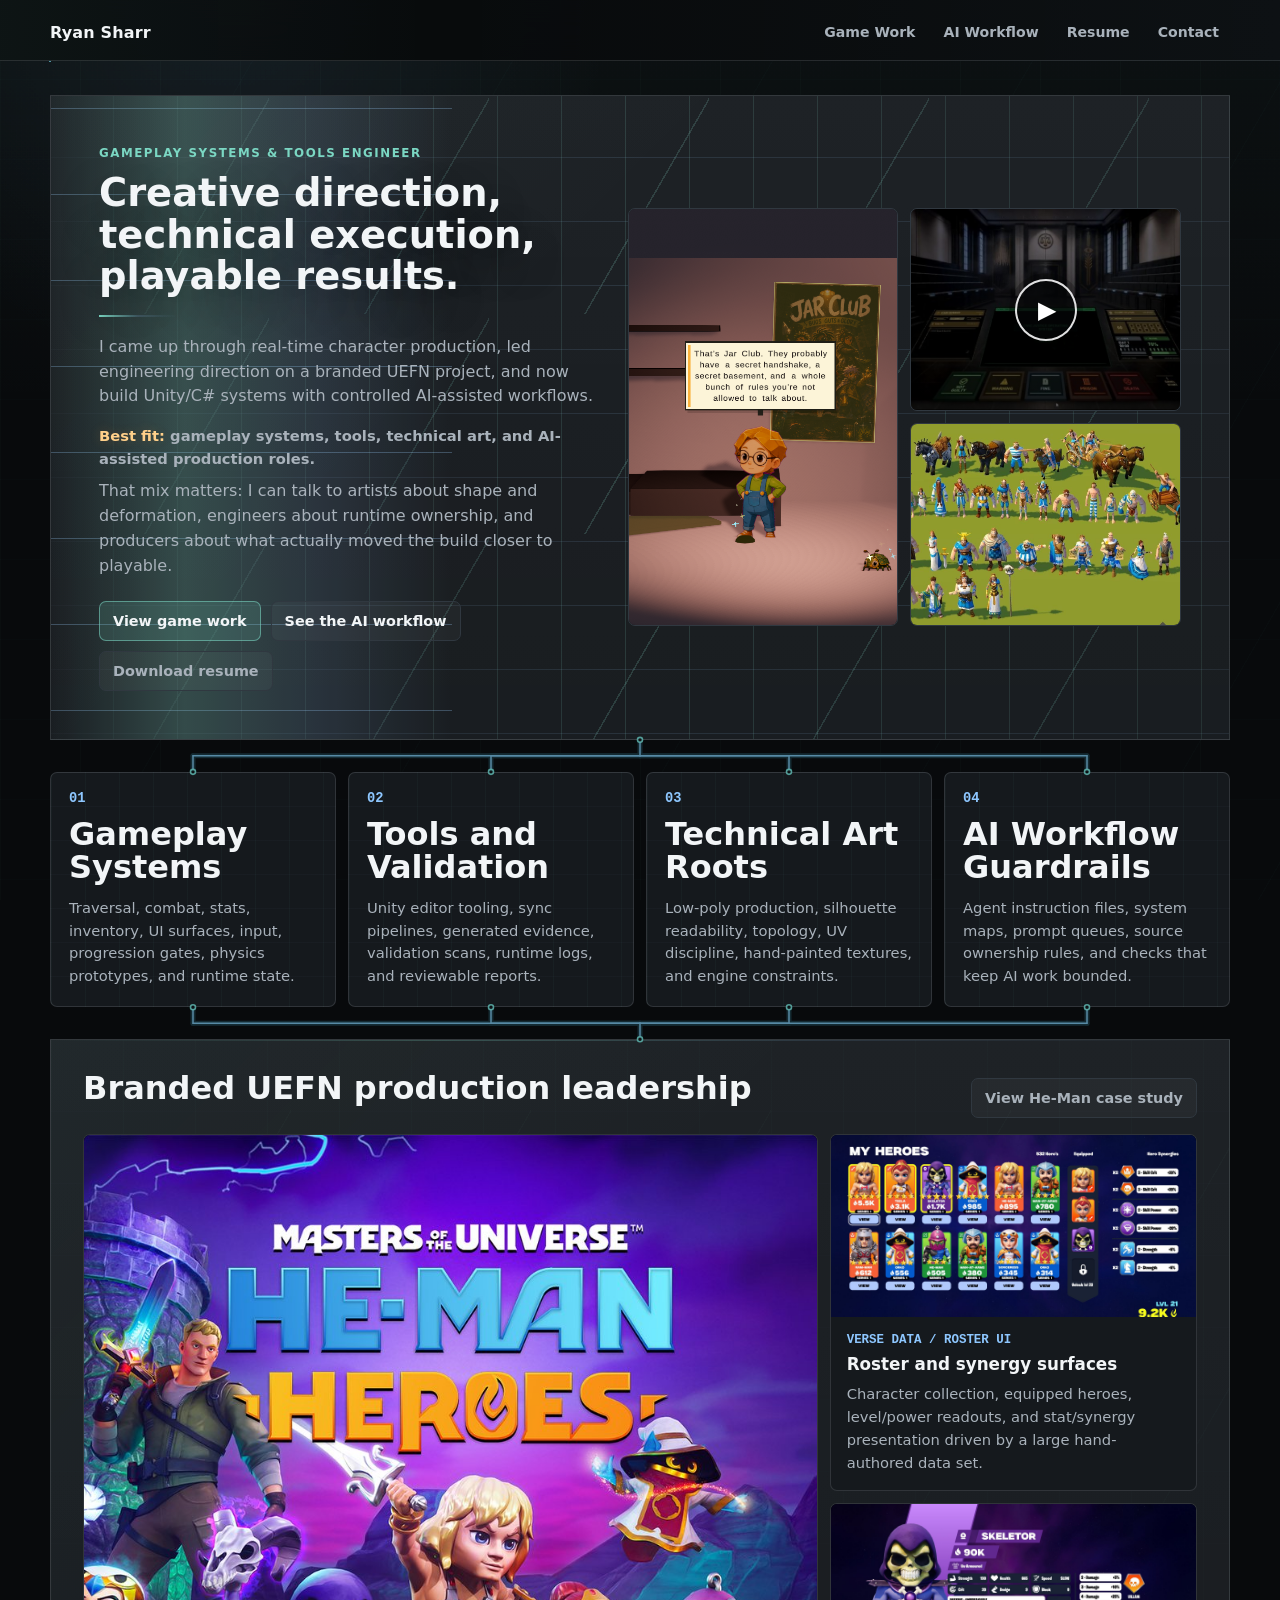
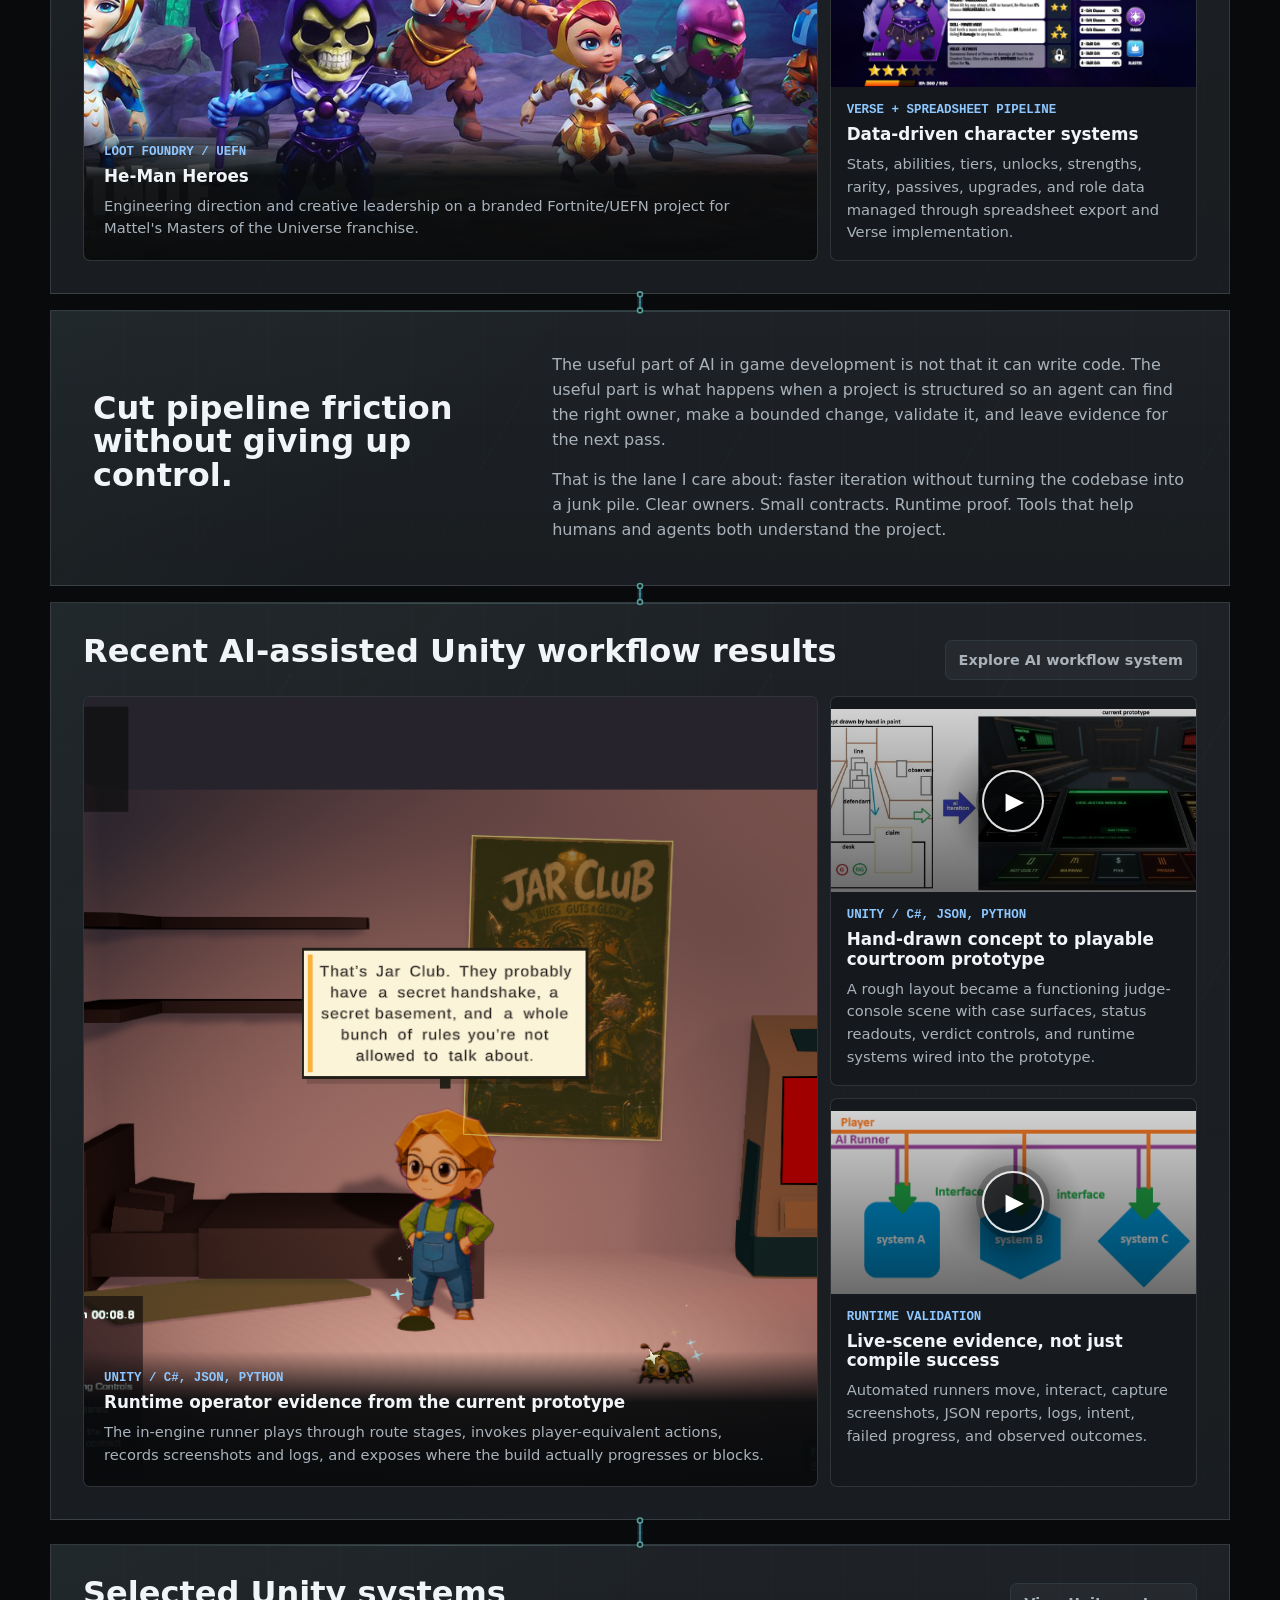
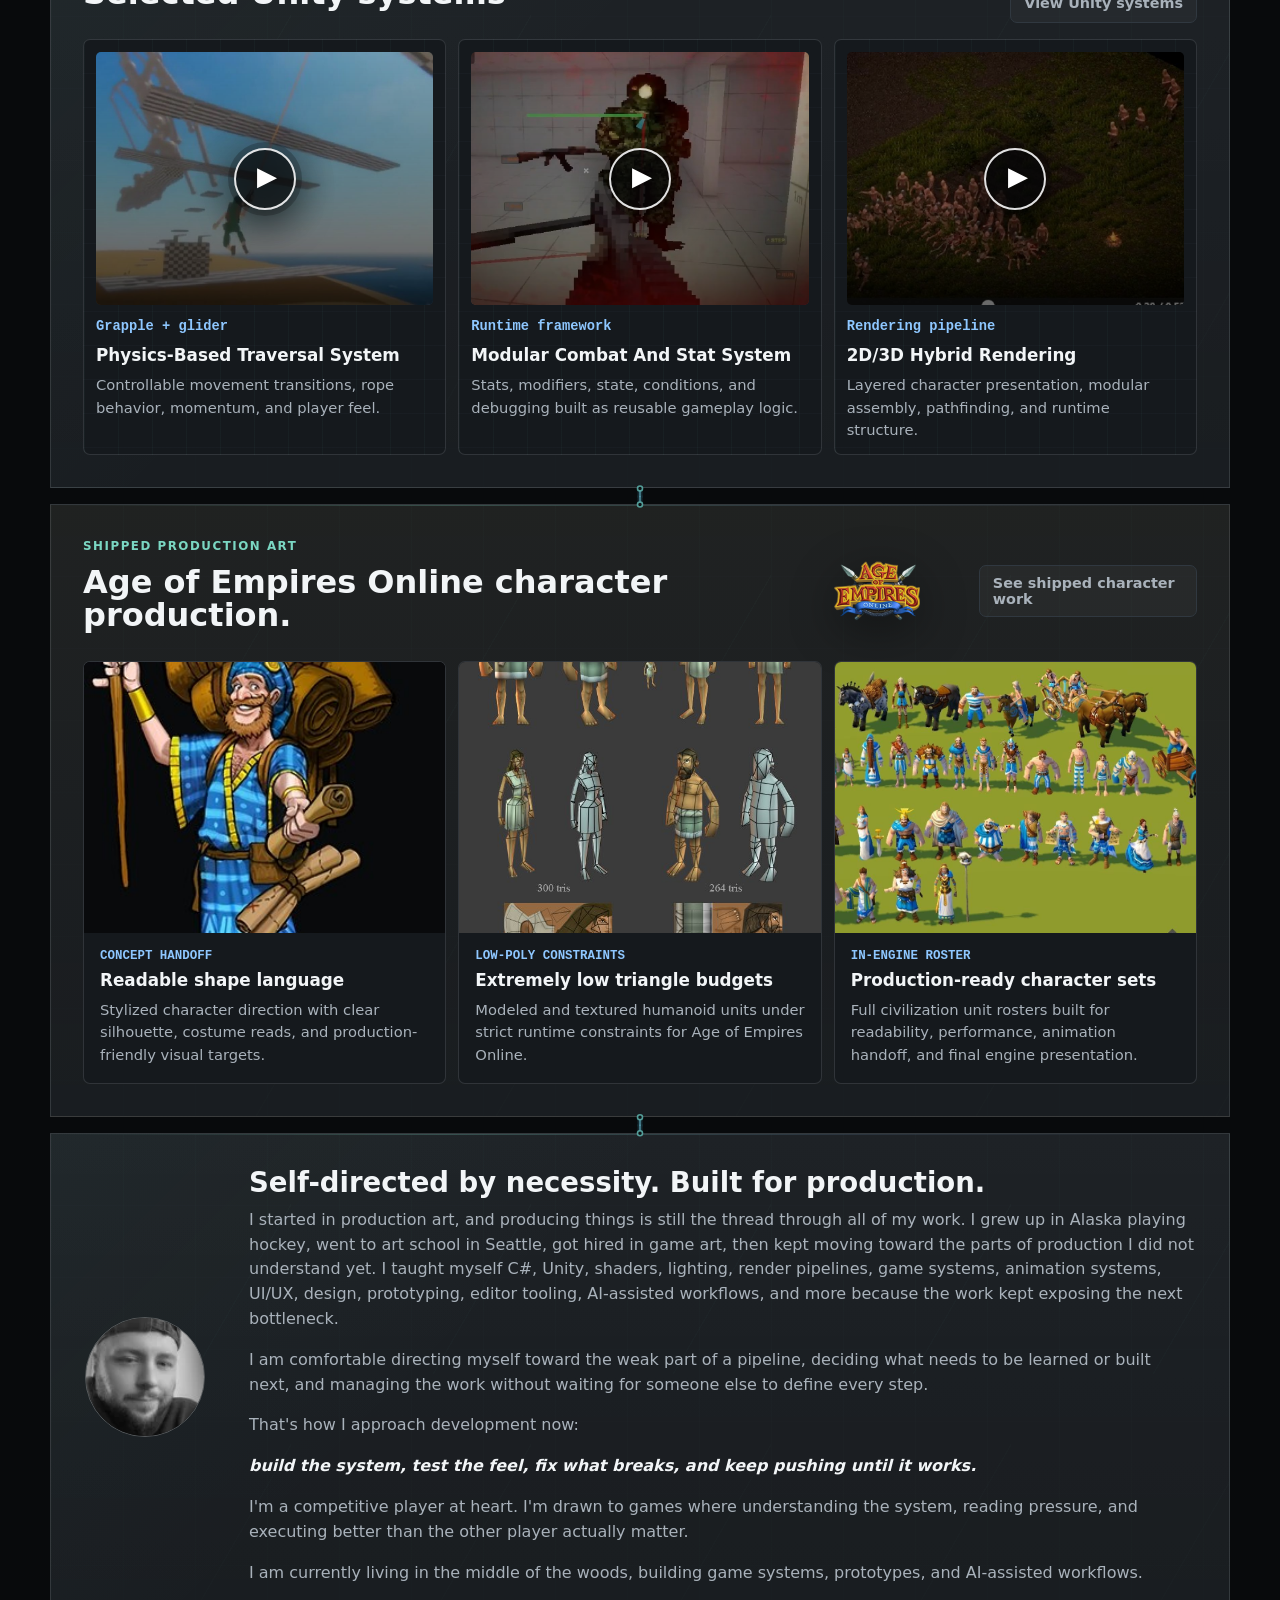
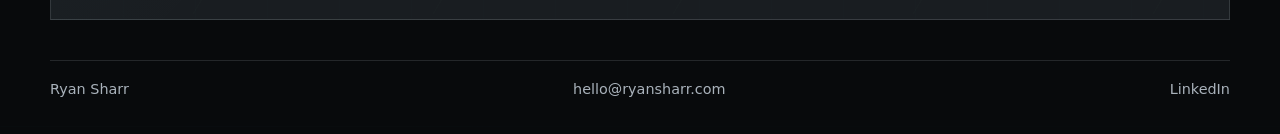
==== index.html @ dd88fde3 "Add files via upload" ====
<!DOCTYPE html>
<html lang="en">
<head>
  <meta charset="UTF-8">
  <meta name="viewport" content="width=device-width, initial-scale=1.0">
  <title>Ryan Sharr | Gameplay Systems & Tools Engineer</title>
  <meta name="description" content="Ryan Sharr builds Unity/C# gameplay systems, editor tools, technical art pipelines, and controlled AI-assisted production workflows.">
  <link rel="canonical" href="https://ryansharr.com/">
  <link rel="stylesheet" href="./styles.css">
</head>
<body>
  <header class="site-header">
    <div class="site-header__inner">
      <a class="brand" href="./index.html" aria-current="page">Ryan Sharr</a>
      <nav class="site-nav" aria-label="Primary navigation">
        <a href="./unity.html">Game Work</a>
        <a href="./ai-systems.html">AI Workflow</a>
        <a href="./resume.html">Resume</a>
        <a href="mailto:hello@ryansharr.com">Contact</a>
      </nav>
    </div>
  </header>

  <main>
    <section class="hero">
      <div class="hero-copy">
        <p class="eyebrow">GAMEPLAY SYSTEMS & TOOLS ENGINEER</p>
        <h1>Creative direction, technical execution, playable results.</h1>
        <p class="hero-deck">
          I came up through real-time character production, led engineering direction on a branded UEFN project,
          and now build Unity/C# systems with controlled AI-assisted workflows.
        </p>
        <p class="availability-note"><span>Best fit:</span> gameplay systems, tools, technical art, and AI-assisted production roles.</p>
        <p class="hero-deck secondary">
          That mix matters: I can talk to artists about shape and deformation, engineers about runtime ownership,
          and producers about what actually moved the build closer to playable.
        </p>
        <div class="hero-actions">
          <a class="button primary" href="./unity.html">View game work</a>
          <a class="button" href="./ai-systems.html">See the AI workflow</a>
          <a class="button quiet" href="./assets/Ryan_Sharr_Resume.pdf">Download resume</a>
        </div>
      </div>
      <div class="hero-proof" aria-label="Selected proof">
        <img class="jar-club-easter-egg is-jar-club-shimmering" src="./assets/runtime-operator-room-route-clean.png" alt="Runtime operator playing the current Unity prototype" data-jar-club-trigger data-no-lightbox title="Jar Club poster">
        <a class="hero-video-card video-card" href="https://youtu.be/fSTmXx59psc?si=gHRUaE9FCqVIiK0f&t=12" aria-label="Watch courtroom prototype gameplay loop">
          <img src="./assets/judge-courtroom-prototype.png" alt="Courtroom prototype gameplay loop video thumbnail">
        </a>
        <img src="./assets/aoeo-roster.jpg" alt="Age of Empires Online character roster work">
      </div>
    </section>

    <section class="signal-grid" aria-label="Positioning summary">
      <article>
        <span>01</span>
        <h2>Gameplay Systems</h2>
        <p>Traversal, combat, stats, inventory, UI surfaces, input, progression gates, physics prototypes, and runtime state.</p>
      </article>
      <article>
        <span>02</span>
        <h2>Tools and Validation</h2>
        <p>Unity editor tooling, sync pipelines, generated evidence, validation scans, runtime logs, and reviewable reports.</p>
      </article>
      <article>
        <span>03</span>
        <h2>Technical Art Roots</h2>
        <p>Low-poly production, silhouette readability, topology, UV discipline, hand-painted textures, and engine constraints.</p>
      </article>
      <article>
        <span>04</span>
        <h2>AI Workflow Guardrails</h2>
        <p>Agent instruction files, system maps, prompt queues, source ownership rules, and checks that keep AI work bounded.</p>
      </article>
    </section>

    <section class="media-proof heman-home" aria-labelledby="heman-proof-title">
      <div class="section-title">
        <div>
          <h2 id="heman-proof-title">Branded UEFN production leadership</h2>
        </div>
        <a class="button quiet" href="./unity.html#heman-uefn">View He-Man case study</a>
      </div>
      <div class="media-grid heman-strip">
        <article class="media-card wide">
          <img src="./assets/heman-hero-keyart.jpg" alt="Masters of the Universe He-Man Heroes key art">
          <div>
            <span>Loot Foundry / UEFN</span>
            <h3>He-Man Heroes</h3>
            <p>Engineering direction and creative leadership on a branded Fortnite/UEFN project for Mattel's Masters of the Universe franchise.</p>
          </div>
        </article>
        <article class="media-card">
          <img src="./assets/heman-heroes-ui.jpg" alt="He-Man Heroes roster UI">
          <div>
            <span>Verse data / roster UI</span>
            <h3>Roster and synergy surfaces</h3>
            <p>Character collection, equipped heroes, level/power readouts, and stat/synergy presentation driven by a large hand-authored data set.</p>
          </div>
        </article>
        <article class="media-card">
          <img src="./assets/heman-character-detail-ui.jpg" alt="He-Man Heroes data-driven character detail UI">
          <div>
            <span>Verse + spreadsheet pipeline</span>
            <h3>Data-driven character systems</h3>
            <p>Stats, abilities, tiers, unlocks, strengths, rarity, passives, upgrades, and role data managed through spreadsheet export and Verse implementation.</p>
          </div>
        </article>
      </div>
    </section>

    <section class="split-section">
      <div>
        <h2>Cut pipeline friction without giving up control.</h2>
      </div>
      <div class="prose">
        <p>
          The useful part of AI in game development is not that it can write code. The useful part is what happens when a project
          is structured so an agent can find the right owner, make a bounded change, validate it, and leave evidence for the next pass.
        </p>
        <p>
          That is the lane I care about: faster iteration without turning the codebase into a junk pile. Clear owners. Small contracts.
          Runtime proof. Tools that help humans and agents both understand the project.
        </p>
      </div>
    </section>

    <section class="media-proof current-proof" aria-labelledby="latest-proof-title">
      <div class="section-title">
        <div>
          <h2 id="latest-proof-title">Recent AI-assisted Unity workflow results</h2>
        </div>
        <a class="button quiet" href="./ai-systems.html">Explore AI workflow system</a>
      </div>
      <div class="media-grid">
        <article class="media-card wide">
          <img src="./assets/runtime-operator-room-route-clean.png" alt="Runtime operator route evidence with runner log overlay">
          <div>
            <span>Unity / C#, JSON, Python</span>
            <h3>Runtime operator evidence from the current prototype</h3>
            <p>The in-engine runner plays through route stages, invokes player-equivalent actions, records screenshots and logs, and exposes where the build actually progresses or blocks.</p>
          </div>
        </article>
        <article class="media-card">
          <a class="video-card" href="https://youtu.be/fSTmXx59psc?si=gHRUaE9FCqVIiK0f&t=12" aria-label="Watch hand-drawn concept to playable courtroom prototype">
            <img src="./assets/judge-concept-to-prototype.png" alt="Hand-drawn Judge courtroom concept compared to current Unity prototype">
          </a>
          <div>
            <span>Unity / C#, JSON, Python</span>
            <h3>Hand-drawn concept to playable courtroom prototype</h3>
            <p>A rough layout became a functioning judge-console scene with case surfaces, status readouts, verdict controls, and runtime systems wired into the prototype.</p>
          </div>
        </article>
        <article class="media-card">
          <a class="video-card" href="https://www.youtube.com/watch?v=Be6fmAvuETA" aria-label="Watch AI-assisted Unity runtime validation demo">
            <img src="assets/ai-runtime-runner-thumbnail.png" alt="AI-assisted Unity runtime validation runner diagram">
          </a>
          <div>
            <span>Runtime validation</span>
            <h3>Live-scene evidence, not just compile success</h3>
            <p>Automated runners move, interact, capture screenshots, JSON reports, logs, intent, failed progress, and observed outcomes.</p>
          </div>
        </article>
      </div>
    </section>

    <section class="work-preview" aria-labelledby="work-title">
      <div class="section-title">
        <h2 id="work-title">Selected Unity systems</h2>
        <a class="button quiet" href="./unity.html#unity-systems">View Unity systems</a>
      </div>
      <div class="project-grid">
        <a class="project-card video-card" href="https://www.youtube.com/watch?v=DUI5IytHNBY">
          <span class="video-thumb">
            <img src="./assets/1.jpg" alt="Physics-based traversal system">
          </span>
          <span>Grapple + glider</span>
          <h3>Physics-Based Traversal System</h3>
          <p>Controllable movement transitions, rope behavior, momentum, and player feel.</p>
        </a>
        <a class="project-card video-card" href="https://www.youtube.com/watch?v=_LjI2h1WYdo">
          <span class="video-thumb">
            <img src="./assets/2.jpg" alt="Modular combat and stat system">
          </span>
          <span>Runtime framework</span>
          <h3>Modular Combat And Stat System</h3>
          <p>Stats, modifiers, state, conditions, and debugging built as reusable gameplay logic.</p>
        </a>
        <a class="project-card video-card" href="https://www.youtube.com/watch?v=HYIwX2J2lcQ">
          <span class="video-thumb">
            <img src="./assets/5.jpg" alt="Hybrid 2D and 3D rendering pipeline">
          </span>
          <span>Rendering pipeline</span>
          <h3>2D/3D Hybrid Rendering</h3>
          <p>Layered character presentation, modular assembly, pathfinding, and runtime structure.</p>
        </a>
      </div>
    </section>

    <section class="media-proof aoeo-section" aria-labelledby="art-proof-title">
      <div class="section-title with-brand">
        <div>
          <p class="eyebrow">Shipped production art</p>
          <h2 id="art-proof-title">Age of Empires Online character production.</h2>
        </div>
        <div class="section-title__actions">
          <img class="brand-logo aoeo-logo" src="./assets/aoeo-logo.png" alt="Age of Empires Online">
          <a class="button quiet" href="./unity.html#age-of-empires">See shipped character work</a>
        </div>
      </div>
      <div class="media-grid art-grid">
        <article class="media-card">
          <img class="image-focus-top" src="./assets/aoeo-concept-character.jpg" alt="Age of Empires Online concept character">
          <div>
            <span>Concept handoff</span>
            <h3>Readable shape language</h3>
            <p>Stylized character direction with clear silhouette, costume reads, and production-friendly visual targets.</p>
          </div>
        </article>
        <article class="media-card">
          <img src="./assets/aoeo-low-poly-topology.jpg" alt="Low-poly character topology and texture layouts">
          <div>
            <span>Low-poly constraints</span>
            <h3>Extremely low triangle budgets</h3>
            <p>Modeled and textured humanoid units under strict runtime constraints for Age of Empires Online.</p>
          </div>
        </article>
        <article class="media-card">
          <img src="./assets/aoeo-roster.jpg" alt="Age of Empires Online in-engine character roster">
          <div>
            <span>In-engine roster</span>
            <h3>Production-ready character sets</h3>
            <p>Full civilization unit rosters built for readability, performance, animation handoff, and final engine presentation.</p>
          </div>
        </article>
      </div>
    </section>

    <section class="personal-section" aria-labelledby="personal-title">
      <img src="./assets/face.png" alt="Ryan Sharr portrait">
      <div class="prose">
        <h2 id="personal-title">Self-directed by necessity. Built for production.</h2>
        <p>
I started in production art, and producing things is still the thread through all of my work. I grew up in Alaska playing hockey, went to art school in Seattle, got hired in game art, then kept moving toward the parts of production I did not understand yet. I taught myself C#, Unity, shaders, lighting, render pipelines, game systems, animation systems, UI/UX, design, prototyping, editor tooling, AI-assisted workflows, and more because the work kept exposing the next bottleneck.
        </p>
        <p>
          I am comfortable directing myself toward the weak part of a pipeline, deciding what needs to be learned or built next, and managing the work without waiting for someone else to define every step.
        </p>
        <p>
          That's how I approach development now:
        </p>
        <p>
          <strong>build the system, test the feel, fix what breaks, and keep pushing until it works.</strong>
        </p>
        <p>
          I'm a competitive player at heart. I'm drawn to games where understanding the system, reading pressure, and executing better
          than the other player actually matter.
        </p>
        <p>
          I am currently living in the middle of the woods, building game systems, prototypes, and AI-assisted workflows.
        </p>
      </div>
    </section>
  </main>

  <footer class="site-footer">
    <span>Ryan Sharr</span>
    <a href="mailto:hello@ryansharr.com">hello@ryansharr.com</a>
    <a href="https://www.linkedin.com/in/ryan-sharr/" target="_blank" rel="noreferrer">LinkedIn</a>
  </footer>
  <script src="./image-modal.js"></script>
  <script src="./video-modal.js"></script>
  <script src="./traversal-evidence-runner.js"></script>
  <script src="./section-flow-lines.js"></script>
</body>
</html>
---- styles.css ----
:root {
  --bg: #080a0c;
  --bg-2: #101316;
  --panel: #15191d;
  --panel-2: #1a2025;
  --line: #303840;
  --line-soft: rgba(208, 218, 226, 0.14);
  --text: #f2f5f7;
  --muted: #a9b2bb;
  --faint: #78838d;
  --accent: #7bd7c3;
  --accent-2: #8ec7ff;
  --warm: #d8b56f;
  --max: 1180px;
}

@keyframes systems-grid-drift {
  0% {
    background-position: 0 0, 0 0, 0 0;
    opacity: 0.42;
  }

  50% {
    opacity: 0.7;
  }

  100% {
    background-position: 96px 64px, 96px 64px, 220px 160px;
    opacity: 0.42;
  }
}

@keyframes soft-scan {
  0% {
    transform: translateX(-42%) skewX(-18deg);
    opacity: 0;
  }

  12% {
    opacity: 0.7;
  }

  55% {
    opacity: 0.5;
  }

  100% {
    transform: translateX(58%) skewX(-18deg);
    opacity: 0;
  }
}

* {
  box-sizing: border-box;
}

html {
  background: var(--bg);
  color: var(--text);
  font-family: Inter, ui-sans-serif, system-ui, -apple-system, BlinkMacSystemFont, "Segoe UI", Arial, sans-serif;
  scroll-behavior: smooth;
}

body {
  margin: 0;
  min-width: 320px;
  position: relative;
  background:
    linear-gradient(180deg, rgba(123, 215, 195, 0.035), transparent 26rem),
    radial-gradient(circle at 18% 0%, rgba(142, 199, 255, 0.08), transparent 24rem),
    var(--bg);
  color: var(--text);
}

body::before {
  content: "";
  position: fixed;
  inset: 0;
  z-index: 0;
  pointer-events: none;
  background:
    linear-gradient(90deg, rgba(123, 215, 195, 0.065) 1px, transparent 1px),
    linear-gradient(0deg, rgba(142, 199, 255, 0.04) 1px, transparent 1px),
    linear-gradient(120deg, transparent 0 70%, rgba(123, 215, 195, 0.055) 70% 70.3%, transparent 70.3% 100%);
  background-size: 80px 80px, 80px 80px, 260px 260px;
  opacity: 0.38;
  animation: systems-grid-drift 28s linear infinite;
}

a {
  color: inherit;
  text-decoration: none;
}

img {
  display: block;
  max-width: 100%;
}

main,
.site-footer {
  position: relative;
  z-index: 1;
  width: min(var(--max), calc(100% - 32px));
  margin-inline: auto;
}

.site-header {
  position: sticky;
  top: 0;
  z-index: 20;
  width: 100%;
  background:
    linear-gradient(90deg, rgba(123, 215, 195, 0.045), transparent 34%, rgba(142, 199, 255, 0.035)),
    rgba(8, 10, 12, 0.9);
  border-bottom: 1px solid var(--line-soft);
  backdrop-filter: blur(14px);
}

.site-header__inner {
  display: flex;
  align-items: center;
  justify-content: space-between;
  gap: 24px;
  width: min(var(--max), calc(100% - 32px));
  margin-inline: auto;
  padding: 16px 0 12px;
}

.brand {
  color: var(--text);
  font-weight: 800;
  letter-spacing: 0.01em;
}

.site-nav {
  display: flex;
  flex-wrap: wrap;
  justify-content: flex-end;
  gap: 6px;
}

.site-nav a {
  border: 1px solid transparent;
  border-radius: 7px;
  color: var(--muted);
  font-size: 0.88rem;
  font-weight: 700;
  padding: 7px 10px;
}

.site-nav a:hover,
.site-nav a[aria-current="page"] {
  border-color: var(--line);
  background: rgba(255, 255, 255, 0.035);
  color: var(--text);
}

main {
  padding: 34px 0 40px;
}

.section-flow-lines {
  position: absolute;
  inset: 0 auto auto 0;
  z-index: 3;
  width: 100%;
  height: 100%;
  overflow: visible;
  pointer-events: none;
}

.section-flow-lines__pipe {
  fill: none;
  stroke: #142b33;
  stroke-width: 5;
  stroke-linecap: round;
  stroke-linejoin: round;
  opacity: 1;
}

.section-flow-lines__path {
  fill: none;
  stroke: #4f8fa0;
  stroke-width: 1.5;
  stroke-linecap: round;
  stroke-linejoin: round;
  opacity: 1;
}

.section-flow-lines__path--split,
.section-flow-lines__path--merge {
  stroke: #578aa5;
}

.section-flow-lines__flow-dot {
  fill: #5b9aab;
  stroke: #5b9aab;
  stroke-width: 0.8;
  opacity: 0.88;
}

.section-flow-lines__node {
  fill: var(--bg);
  stroke: #5aaba5;
  stroke-width: 1.6;
  opacity: 0.9;
}

@media (prefers-reduced-motion: reduce) {
  .section-flow-lines__flow-dot {
    display: none;
  }
}

@media (max-width: 980px) {
  .section-flow-lines {
    display: none;
  }
}

.hero,
.page-hero,
.split-section,
.work-preview,
.media-proof,
.personal-section,
.resume-embed,
.proof-band {
  border: 1px solid var(--line-soft);
  background:
    linear-gradient(180deg, rgba(255,255,255,0.038), rgba(255,255,255,0.016)),
    linear-gradient(135deg, rgba(123, 215, 195, 0.035), transparent 38%),
    var(--panel);
}

.page-hero,
.split-section,
.work-preview,
.media-proof,
.personal-section,
.resume-embed,
.proof-band {
  position: relative;
  overflow: hidden;
}

.page-hero::before,
.split-section::before,
.work-preview::before,
.media-proof::before,
.personal-section::before,
.resume-embed::before,
.proof-band::before {
  content: "";
  position: absolute;
  inset-inline: 0;
  top: 0;
  height: 1px;
  pointer-events: none;
  background: linear-gradient(90deg, transparent, rgba(123, 215, 195, 0.38), rgba(142, 199, 255, 0.18), transparent);
  opacity: 0.65;
  z-index: 2;
}

.page-hero::after,
.split-section::after,
.work-preview::after,
.media-proof::after,
.personal-section::after,
.resume-embed::after,
.proof-band::after {
  content: "";
  position: absolute;
  inset: 0;
  z-index: 0;
  pointer-events: none;
  background:
    linear-gradient(90deg, rgba(123, 215, 195, 0.07) 1px, transparent 1px),
    linear-gradient(0deg, rgba(142, 199, 255, 0.045) 1px, transparent 1px),
    linear-gradient(120deg, transparent 0 74%, rgba(123, 215, 195, 0.09) 74% 74.35%, transparent 74.35% 100%);
  background-size: 72px 72px, 72px 72px, 240px 240px;
  opacity: 0.28;
  animation: systems-grid-drift 22s linear infinite;
  -webkit-mask-image: linear-gradient(180deg, rgba(0, 0, 0, 0.95), rgba(0, 0, 0, 0.45));
  mask-image: linear-gradient(180deg, rgba(0, 0, 0, 0.95), rgba(0, 0, 0, 0.45));
}

.page-hero > *,
.split-section > *,
.work-preview > *,
.media-proof > *,
.personal-section > *,
.resume-embed > *,
.proof-band > * {
  position: relative;
  z-index: 1;
}

.hero {
  position: relative;
  isolation: isolate;
  overflow: hidden;
  display: grid;
  grid-template-columns: minmax(0, 0.95fr) minmax(380px, 1.05fr);
  gap: 28px;
  min-height: 560px;
  align-items: center;
  padding: clamp(28px, 4vw, 48px);
}

.hero::before {
  content: "";
  position: absolute;
  inset: -2px;
  z-index: 0;
  pointer-events: none;
  background:
    linear-gradient(90deg, rgba(123, 215, 195, 0.2) 1px, transparent 1px),
    linear-gradient(0deg, rgba(142, 199, 255, 0.16) 1px, transparent 1px),
    linear-gradient(120deg, transparent 0 64%, rgba(123, 215, 195, 0.24) 64% 64.5%, transparent 64.5% 100%);
  background-size: 64px 64px, 64px 64px, 220px 220px;
  -webkit-mask-image: linear-gradient(90deg, rgba(0, 0, 0, 0.14), rgba(0, 0, 0, 0.74) 48%, rgba(0, 0, 0, 0.54));
  mask-image: linear-gradient(90deg, rgba(0, 0, 0, 0.14), rgba(0, 0, 0, 0.74) 48%, rgba(0, 0, 0, 0.54));
  mix-blend-mode: screen;
  animation: systems-grid-drift 12s linear infinite;
}

.hero::after {
  content: "";
  position: absolute;
  top: -18%;
  bottom: -18%;
  left: 0;
  z-index: 0;
  width: 34%;
  pointer-events: none;
  background:
    linear-gradient(90deg, transparent, rgba(123, 215, 195, 0.24), rgba(142, 199, 255, 0.12), transparent),
    repeating-linear-gradient(180deg, transparent 0 42px, rgba(142, 199, 255, 0.28) 42px 43px, transparent 43px 86px);
  filter: blur(0.2px);
  mix-blend-mode: screen;
  animation: soft-scan 6.5s ease-in-out infinite;
}

.hero-copy,
.hero-proof {
  position: relative;
  z-index: 1;
}

.hero-copy {
  max-width: 620px;
}

.hero-copy h1 {
  max-width: 560px;
  text-wrap: balance;
  text-shadow: 0 16px 42px rgba(0, 0, 0, 0.42);
}

.hero-copy h1::after {
  content: "";
  display: block;
  width: 78px;
  height: 2px;
  margin-top: 18px;
  background: linear-gradient(90deg, var(--accent), rgba(142, 199, 255, 0.18), transparent);
}

.eyebrow {
  margin: 0 0 10px;
  color: var(--accent);
  font-size: 0.74rem;
  font-weight: 900;
  letter-spacing: 0.13em;
  text-transform: uppercase;
}

h1,
h2,
h3,
p {
  margin-top: 0;
}

h1 {
  margin-bottom: 18px;
  color: var(--text);
  font-size: clamp(2rem, 3vw, 3rem);
  line-height: 1.08;
  letter-spacing: 0;
}

h2 {
  margin-bottom: 12px;
  font-size: clamp(1.35rem, 2.5vw, 2.15rem);
  line-height: 1.05;
  letter-spacing: 0;
}

h3 {
  margin-bottom: 8px;
  font-size: 1.05rem;
  line-height: 1.18;
}

p {
  color: var(--muted);
  line-height: 1.55;
}

.hero-deck,
.page-hero p {
  max-width: 760px;
  font-size: clamp(1rem, 1.1vw, 1.12rem);
}

.hero-deck.secondary {
  margin-top: -6px;
}

.hero-actions,
.video-links {
  display: flex;
  flex-wrap: wrap;
  gap: 10px;
  margin-top: 22px;
}

.availability-note {
  margin-top: 12px;
  color: var(--muted);
  font-size: 0.92rem;
  font-weight: 650;
}

.availability-note span {
  color: #ffd08a;
  font-weight: 800;
  text-shadow: 0 0 12px rgba(255, 143, 45, 0.18);
}

.button,
.video-links a {
  display: inline-flex;
  align-items: center;
  justify-content: center;
  min-height: 40px;
  border: 1px solid var(--line);
  border-radius: 7px;
  background: rgba(255,255,255,0.035);
  color: var(--text);
  font-size: 0.9rem;
  font-weight: 800;
  padding: 9px 13px;
}

.button.primary {
  border-color: rgba(123, 215, 195, 0.55);
  background: rgba(123, 215, 195, 0.14);
}

.button.quiet {
  color: var(--muted);
}

.button:hover,
.video-links a:hover {
  border-color: var(--accent);
  color: var(--accent);
  box-shadow: 0 0 0 4px rgba(123, 215, 195, 0.08);
}

.video-modal {
  position: fixed;
  inset: 0;
  z-index: 50;
  display: none;
  align-items: center;
  justify-content: center;
  padding: 24px;
}

.video-modal.is-open {
  display: flex;
}

.video-modal__backdrop {
  position: absolute;
  inset: 0;
  background: rgba(0, 0, 0, 0.78);
  backdrop-filter: blur(10px);
}

.video-modal__dialog {
  position: relative;
  width: min(1120px, 100%);
  border: 1px solid var(--line);
  border-radius: 8px;
  background: #050607;
  box-shadow: 0 24px 80px rgba(0, 0, 0, 0.55);
}

.video-modal__dialog iframe,
.video-modal__dialog video {
  display: block;
  width: 100%;
  aspect-ratio: 16 / 9;
  border: 0;
  border-radius: 8px;
  background: #050607;
  object-fit: contain;
}

.video-modal__dialog iframe[hidden],
.video-modal__dialog video[hidden] {
  display: none;
}

.video-modal__controls {
  position: absolute;
  left: 50%;
  bottom: -50px;
  display: grid;
  grid-template-columns: 42px auto 42px;
  gap: 10px;
  align-items: center;
  transform: translateX(-50%);
}

.video-modal__controls[hidden] {
  display: none;
}

.video-modal__cycle {
  width: 42px;
  height: 38px;
  border: 1px solid var(--line);
  border-radius: 7px;
  background: var(--panel-2);
  color: var(--text);
  cursor: pointer;
  font: inherit;
  font-size: 1.5rem;
  font-weight: 900;
  line-height: 1;
}

.video-modal__count {
  min-width: 86px;
  border: 1px solid var(--line-soft);
  border-radius: 999px;
  background: rgba(5, 6, 7, 0.82);
  color: var(--muted);
  font-size: 0.82rem;
  font-weight: 800;
  padding: 9px 12px;
  text-align: center;
}

.video-modal__cycle:hover {
  border-color: var(--accent);
  color: var(--accent);
}

.video-modal__close {
  position: absolute;
  right: 10px;
  top: -44px;
  min-height: 34px;
  border: 1px solid var(--line);
  border-radius: 7px;
  background: var(--panel-2);
  color: var(--text);
  cursor: pointer;
  font: inherit;
  font-size: 0.84rem;
  font-weight: 800;
  padding: 7px 11px;
}

.video-modal__close:hover {
  border-color: var(--accent);
  color: var(--accent);
}

.video-modal-open {
  overflow: hidden;
}

.image-lightbox-trigger {
  cursor: zoom-in;
}

.image-lightbox-trigger:focus-visible {
  outline: 2px solid var(--accent);
  outline-offset: 3px;
}

.image-modal {
  position: fixed;
  inset: 0;
  z-index: 55;
  display: none;
  align-items: center;
  justify-content: center;
  padding: 18px 18px 64px;
}

.image-modal.is-open {
  display: flex;
}

.image-modal__backdrop {
  position: absolute;
  inset: 0;
  background: rgba(0, 0, 0, 0.82);
  backdrop-filter: blur(10px);
}

.image-modal__dialog {
  position: relative;
  display: grid;
  width: max-content;
  min-width: min(960px, calc(100vw - 36px));
  max-width: calc(100vw - 36px);
  max-height: calc(100vh - 100px);
  overflow-x: hidden;
  overflow-y: auto;
  border: 1px solid var(--line);
  border-radius: 8px;
  background: #050607;
  box-shadow: 0 24px 80px rgba(0, 0, 0, 0.6);
  padding: 12px;
}

.image-modal__dialog img {
  width: auto;
  height: auto;
  max-width: 100%;
  max-height: none;
  justify-self: center;
  align-self: start;
  border-radius: 5px;
  background: #050607;
}

.image-modal__caption {
  position: fixed;
  left: 50%;
  bottom: 18px;
  z-index: 3;
  width: min(960px, calc(100vw - 36px));
  margin: 0;
  border: 1px solid var(--line-soft);
  border-radius: 7px;
  background: rgba(13, 17, 20, 0.94);
  color: var(--muted);
  font-size: 0.9rem;
  line-height: 1.4;
  text-align: center;
  padding: 9px 12px;
  transform: translateX(-50%);
}

.image-modal__close {
  position: sticky;
  top: 0;
  justify-self: end;
  margin: 0 0 -34px 0;
  z-index: 4;
  width: 34px;
  height: 34px;
  display: grid;
  place-items: center;
  border: 1px solid var(--line);
  border-radius: 7px;
  background: var(--panel-2);
  color: var(--text);
  cursor: pointer;
  font: inherit;
  font-size: 1.25rem;
  font-weight: 800;
  line-height: 1;
  padding: 0;
}

.image-modal__close:hover {
  border-color: var(--accent);
  color: var(--accent);
}

.image-modal-open {
  overflow: hidden;
}

.jar-club-easter-egg {
  cursor: pointer;
  transition: filter 140ms ease, transform 140ms ease, box-shadow 140ms ease;
}

.jar-club-easter-egg.is-jar-club-shimmering {
  animation: jar-club-shimmer 6.8s ease-in-out infinite;
}

.jar-club-easter-egg.is-jar-club-pulsing {
  animation: jar-club-pulse 260ms ease-out;
}

.jar-club-click-count {
  position: absolute;
  z-index: 70;
  min-width: 48px;
  border: 1px solid rgba(255, 177, 83, 0.72);
  border-radius: 999px;
  background: rgba(5, 8, 12, 0.86);
  box-shadow: 0 0 18px rgba(255, 143, 45, 0.3);
  color: #ffd08a;
  font-family: ui-monospace, SFMono-Regular, Consolas, monospace;
  font-size: 0.78rem;
  font-weight: 900;
  line-height: 1;
  opacity: 0;
  padding: 6px 9px;
  pointer-events: none;
  text-align: center;
  transform: translate(-50%, -6px);
  transition: opacity 220ms ease, transform 220ms ease;
}

.jar-club-click-count.is-visible {
  opacity: 1;
  transform: translate(-50%, 0);
}

@keyframes jar-club-shimmer {
  0%,
  100% {
    box-shadow: 0 0 0 rgba(255, 143, 45, 0);
    filter: none;
  }

  34% {
    box-shadow: 0 0 0 rgba(255, 143, 45, 0);
    filter: none;
  }

  49% {
    box-shadow: 0 0 0 1px rgba(255, 177, 83, 0.36), 0 0 18px rgba(255, 143, 45, 0.24);
    filter: drop-shadow(0 0 8px rgba(255, 143, 45, 0.22));
  }

  61% {
    box-shadow: 0 0 0 1px rgba(255, 208, 138, 0.86), 0 0 34px rgba(255, 143, 45, 0.52);
    filter: drop-shadow(0 0 16px rgba(255, 177, 83, 0.5));
  }

  74% {
    box-shadow: 0 0 0 1px rgba(255, 177, 83, 0.32), 0 0 18px rgba(255, 143, 45, 0.22);
    filter: drop-shadow(0 0 7px rgba(255, 143, 45, 0.2));
  }
}

@keyframes jar-club-pulse {
  0% {
    filter: drop-shadow(0 0 0 rgba(255, 143, 45, 0));
    transform: scale(1);
  }

  48% {
    filter: drop-shadow(0 0 20px rgba(255, 143, 45, 0.82));
    transform: scale(1.018);
  }

  100% {
    filter: drop-shadow(0 0 0 rgba(255, 143, 45, 0));
    transform: scale(1);
  }
}

.traversal-runner-modal {
  position: fixed;
  inset: 0;
  z-index: 80;
  display: none;
  align-items: center;
  justify-content: center;
  padding: 16px;
  -webkit-touch-callout: none;
  -webkit-user-select: none;
  user-select: none;
  touch-action: none;
}

.traversal-runner-modal.is-open {
  display: flex;
}

.traversal-runner-modal__backdrop {
  position: absolute;
  inset: 0;
  background: rgba(0, 0, 0, 0.84);
  backdrop-filter: blur(12px);
}

.traversal-runner-modal__dialog {
  position: relative;
  width: min(1180px, calc(100vw - 24px));
  height: min(760px, calc(100vh - 24px));
  overflow: hidden;
  border: 1px solid rgba(123, 215, 195, 0.34);
  border-radius: 8px;
  background: #05070b;
  box-shadow: 0 28px 90px rgba(0, 0, 0, 0.72), 0 0 46px rgba(123, 215, 195, 0.08);
  -webkit-touch-callout: none;
  -webkit-user-select: none;
  user-select: none;
  touch-action: none;
}

.traversal-runner-modal__game {
  position: absolute;
  inset: 0;
  background: #05070b;
  -webkit-touch-callout: none;
  -webkit-user-select: none;
  user-select: none;
  touch-action: none;
}

.traversal-runner-modal__game canvas {
  display: block;
  -webkit-touch-callout: none;
  -webkit-user-select: none;
  user-select: none;
  touch-action: none;
}

.traversal-runner-modal__controls {
  position: absolute;
  left: 50%;
  bottom: 14px;
  z-index: 2;
  display: flex;
  flex-direction: column;
  gap: 6px;
  align-items: center;
  transform: translateX(-50%);
  pointer-events: none;
}

.traversal-runner-modal__controls b {
  border: 1px solid rgba(216, 181, 111, 0.48);
  border-radius: 999px;
  background: rgba(42, 25, 9, 0.72);
  color: #ffd58a;
  font-family: ui-monospace, SFMono-Regular, Consolas, monospace;
  font-size: 0.74rem;
  font-weight: 850;
  line-height: 1.1;
  padding: 7px 11px;
  box-shadow: 0 0 16px rgba(216, 181, 111, 0.12);
  white-space: nowrap;
}

.traversal-runner-modal__pad {
  position: absolute;
  left: 50%;
  bottom: 92px;
  z-index: 3;
  display: flex;
  gap: 14px;
  align-items: center;
  justify-content: center;
  transform: translateX(-50%);
}

.traversal-runner-modal__pad-button {
  position: relative;
  width: 56px;
  height: 56px;
  border: 1px solid rgba(255, 183, 91, 0.78);
  border-radius: 50%;
  background: #211109;
  box-shadow: 0 0 0 1px rgba(6, 8, 11, 0.86), 0 0 22px rgba(255, 143, 45, 0.2);
  cursor: pointer;
  touch-action: none;
  -webkit-touch-callout: none;
  -webkit-user-select: none;
  user-select: none;
}

.traversal-runner-modal__pad-button span,
.traversal-runner-modal__pad-button span::before {
  position: absolute;
  left: 50%;
  top: 50%;
  display: block;
  transform: translate(-50%, -50%);
}

.traversal-runner-modal__pad-button span {
  width: 24px;
  height: 24px;
}

.traversal-runner-modal__pad-button span::before {
  content: "";
  width: 0;
  height: 0;
  border-left: 11px solid transparent;
  border-right: 11px solid transparent;
  border-bottom: 18px solid #ffb75b;
  filter: drop-shadow(0 0 8px rgba(255, 183, 91, 0.56));
}

.traversal-runner-modal__pad-button.is-down span::before {
  border-top: 18px solid #ffb75b;
  border-bottom: 0;
}

.traversal-runner-modal__pad-button:hover,
.traversal-runner-modal__pad-button:focus-visible,
.traversal-runner-modal__pad-button.is-pressed {
  border-color: #ffd08a;
  background: #2e170b;
  box-shadow: 0 0 0 1px rgba(6, 8, 11, 0.86), 0 0 28px rgba(255, 143, 45, 0.34);
  outline: none;
}

.traversal-runner-modal__pad-button.is-pressed {
  transform: translateY(2px);
}

.traversal-runner-modal__instructions {
  position: absolute;
  inset: 0;
  z-index: 5;
  display: none;
  align-items: center;
  justify-content: center;
  padding: 18px;
  background: rgba(2, 5, 9, 0.54);
}

.traversal-runner-modal__instructions.is-visible {
  display: flex;
}

.traversal-runner-modal__instructions-panel {
  width: min(420px, calc(100vw - 56px));
  border: 1px solid rgba(123, 215, 195, 0.46);
  border-radius: 8px;
  background: rgba(6, 10, 15, 0.94);
  box-shadow: 0 22px 70px rgba(0, 0, 0, 0.62), 0 0 28px rgba(123, 215, 195, 0.12);
  color: var(--text);
  padding: 18px;
}

.traversal-runner-modal__instructions-panel h2 {
  margin: 0 0 12px;
  color: #f2f5f7;
  font-size: 1.15rem;
  line-height: 1.1;
}

.traversal-runner-modal__instructions-panel p {
  margin: 9px 0;
  color: var(--muted);
  font-size: 0.92rem;
  line-height: 1.45;
}

.traversal-runner-modal__instructions-panel b {
  color: #7bd7c3;
}

.traversal-runner-modal__instructions-ok {
  width: 100%;
  min-height: 40px;
  margin-top: 12px;
  border: 1px solid rgba(255, 177, 83, 0.66);
  border-radius: 7px;
  background: rgba(42, 25, 9, 0.9);
  color: #ffd08a;
  cursor: pointer;
  font: inherit;
  font-weight: 900;
}

.traversal-runner-modal__instructions-ok:hover,
.traversal-runner-modal__instructions-ok:focus-visible {
  border-color: #ffd08a;
  outline: none;
}

.traversal-runner-modal__close {
  position: absolute;
  right: 12px;
  top: 12px;
  z-index: 8;
  min-height: 34px;
  border: 1px solid rgba(123, 215, 195, 0.32);
  border-radius: 7px;
  background: rgba(13, 17, 22, 0.9);
  color: var(--text);
  cursor: pointer;
  font: inherit;
  font-size: 0.82rem;
  font-weight: 850;
  padding: 7px 10px;
}

.traversal-runner-modal__close:hover,
.traversal-runner-modal__close:focus-visible {
  border-color: var(--accent);
  color: var(--accent);
  outline: none;
}

.traversal-runner-open {
  overflow: hidden;
}

.hero-proof {
  display: grid;
  grid-template-columns: 1fr 1fr;
  gap: 12px;
}

.hero-proof img,
.hero-video-card {
  width: 100%;
  aspect-ratio: 4 / 3;
  border: 1px solid var(--line);
  border-radius: 7px;
}

.hero-proof img {
  object-fit: cover;
}

.hero-proof img:first-child {
  grid-row: span 2;
  height: 100%;
}

.hero-video-card {
  position: relative;
  display: block;
  overflow: hidden;
  transition: border-color 160ms ease, box-shadow 160ms ease, transform 160ms ease;
}

.hero-video-card img {
  display: block;
  height: 100%;
  border: 0;
  border-radius: 0;
}

.hero-video-card::before {
  content: "";
  position: absolute;
  inset: 0;
  background:
    radial-gradient(circle at center, rgba(0, 0, 0, 0.28), transparent 34%),
    linear-gradient(180deg, rgba(0, 0, 0, 0.18), rgba(0, 0, 0, 0.58));
  pointer-events: none;
}

.hero-video-card::after {
  content: "▶";
  position: absolute;
  left: 50%;
  top: 50%;
  width: 58px;
  height: 58px;
  display: grid;
  place-items: center;
  border: 2px solid rgba(255, 255, 255, 0.88);
  border-radius: 50%;
  background: rgba(5, 6, 7, 0.72);
  box-shadow: 0 0 0 6px rgba(0, 0, 0, 0.22), 0 14px 34px rgba(0, 0, 0, 0.5);
  color: #fff;
  font-size: 24px;
  line-height: 1;
  text-indent: 3px;
  transform: translate(-50%, -50%);
  pointer-events: none;
}

.hero-video-card:hover::after,
.hero-video-card:focus-visible::after {
  border-color: var(--accent);
  color: var(--accent);
  background: rgba(5, 6, 7, 0.86);
  box-shadow: 0 0 0 7px rgba(123, 215, 195, 0.18), 0 16px 38px rgba(0, 0, 0, 0.6);
}

.signal-grid,
.project-grid,
.evidence-grid,
.media-grid,
.workflow-strip {
  display: grid;
  gap: 12px;
  margin-top: 16px;
}

.signal-grid {
  grid-template-columns: repeat(4, minmax(0, 1fr));
  margin-top: 32px;
  margin-bottom: 32px;
}

.resume-summary-grid,
.ai-employer-grid {
  margin-top: 20px;
  margin-bottom: 36px;
}

.signal-grid article,
.project-card,
.evidence-grid article,
.workflow-strip article {
  border: 1px solid var(--line-soft);
  border-radius: 7px;
  background:
    linear-gradient(90deg, rgba(123, 215, 195, 0.035) 1px, transparent 1px),
    linear-gradient(0deg, rgba(142, 199, 255, 0.025) 1px, transparent 1px),
    var(--panel);
  background-size: 34px 34px, 34px 34px, auto;
  padding: 18px;
  transition: border-color 160ms ease, box-shadow 160ms ease, transform 160ms ease, background 160ms ease;
}

.signal-grid article:hover,
.project-card:hover,
.evidence-grid article:hover,
.workflow-strip article:hover {
  border-color: rgba(123, 215, 195, 0.34);
  background:
    linear-gradient(180deg, rgba(123, 215, 195, 0.052), rgba(255, 255, 255, 0.014)),
    linear-gradient(90deg, rgba(123, 215, 195, 0.05) 1px, transparent 1px),
    linear-gradient(0deg, rgba(142, 199, 255, 0.035) 1px, transparent 1px),
    var(--panel);
  background-size: auto, 34px 34px, 34px 34px, auto;
  box-shadow: 0 16px 42px rgba(0, 0, 0, 0.22);
  transform: translateY(-1px);
}

.signal-grid span,
.workflow-strip span,
.project-card span {
  display: block;
  margin-bottom: 12px;
  color: var(--accent-2);
  font-family: ui-monospace, SFMono-Regular, Consolas, monospace;
  font-size: 0.86rem;
  font-weight: 800;
}

.signal-grid p,
.project-card p,
.evidence-grid p,
.workflow-strip p {
  margin-bottom: 0;
  font-size: 0.92rem;
}

.split-section {
  display: grid;
  grid-template-columns: 0.8fr 1.2fr;
  gap: 36px;
  margin-top: 16px;
  padding: clamp(24px, 4vw, 42px);
  align-items: center;
}

.prose p:last-child {
  margin-bottom: 0;
}

.work-preview {
  margin-top: 24px;
  padding: clamp(22px, 3vw, 32px);
}

.section-title {
  display: flex;
  align-items: end;
  justify-content: space-between;
  gap: 20px;
  margin-bottom: 16px;
}

.section-title.with-brand {
  align-items: center;
}

.section-title__actions {
  display: flex;
  align-items: center;
  justify-content: flex-end;
  gap: 14px;
}

.brand-logo {
  display: block;
  width: min(210px, 26vw);
  max-height: 86px;
  object-fit: contain;
}

.aoeo-logo {
  filter: drop-shadow(0 12px 24px rgba(0, 0, 0, 0.42));
}

.aoeo-section {
  background:
    linear-gradient(180deg, rgba(216, 181, 111, 0.055), rgba(255, 255, 255, 0.016)),
    var(--panel);
}

.project-grid {
  grid-template-columns: repeat(3, minmax(0, 1fr));
}

.media-proof {
  margin-top: 16px;
  padding: clamp(22px, 3vw, 32px);
}

.media-grid {
  grid-template-columns: repeat(3, minmax(0, 1fr));
}

.capability-section {
  margin-top: 16px;
}

.capability-grid {
  display: grid;
  grid-template-columns: repeat(2, minmax(0, 1fr));
  gap: 0;
  border: 1px solid var(--line-soft);
  border-radius: 7px;
  overflow: hidden;
  background: rgba(5, 6, 7, 0.16);
}

.capability-grid article {
  display: grid;
  grid-template-columns: minmax(150px, 0.34fr) minmax(0, 1fr);
  gap: 18px;
  padding: 16px 18px;
  border-top: 1px solid var(--line-soft);
  transition: background 160ms ease, border-color 160ms ease;
}

.capability-grid article:nth-child(-n + 2) {
  border-top: 0;
}

.capability-grid article:nth-child(odd) {
  border-right: 1px solid var(--line-soft);
}

.capability-grid article:hover {
  background: rgba(123, 215, 195, 0.035);
}

.capability-grid span {
  color: var(--accent);
  font-size: 0.78rem;
  font-weight: 900;
  letter-spacing: 0.08em;
  text-transform: uppercase;
}

.capability-grid p {
  margin: 0;
  font-size: 0.92rem;
  line-height: 1.5;
}

.current-proof .media-grid {
  grid-template-columns: minmax(0, 2fr) minmax(300px, 1fr);
  grid-auto-rows: minmax(0, 1fr);
  align-items: stretch;
}

.current-proof .media-card.wide {
  grid-column: 1;
  grid-row: 1 / span 2;
  position: relative;
  display: block;
  min-height: 520px;
}

.current-proof .media-card:not(.wide) {
  grid-column: 2;
}

.current-proof .media-card.evidence-log-card {
  grid-column: auto;
}

.media-card {
  display: grid;
  grid-template-rows: auto 1fr;
  overflow: hidden;
  border: 1px solid var(--line-soft);
  border-radius: 7px;
  background: var(--panel);
  transition: border-color 160ms ease, box-shadow 160ms ease, transform 160ms ease, background 160ms ease;
}

.media-card:hover,
.media-card:focus-within {
  border-color: rgba(123, 215, 195, 0.36);
  background: linear-gradient(180deg, rgba(123, 215, 195, 0.035), rgba(255, 255, 255, 0.012)), var(--panel);
  box-shadow: 0 18px 46px rgba(0, 0, 0, 0.25);
  transform: translateY(-1px);
}

.whole-card-video-trigger,
.whole-card-image-trigger {
  cursor: pointer;
}

.whole-card-video-trigger:focus-visible,
.whole-card-image-trigger:focus-visible {
  outline: 2px solid rgba(123, 215, 195, 0.72);
  outline-offset: 3px;
}

.media-card.wide {
  grid-column: span 2;
}

.media-card img,
.video-embed {
  width: 100%;
  aspect-ratio: 16 / 9;
  border: 0;
  object-fit: cover;
  background: #050607;
}

.video-embed {
  display: block;
}

.current-proof .media-card:not(.wide) img,
.current-proof .media-card:not(.wide) .video-embed {
  aspect-ratio: 16 / 8;
}

.current-proof .media-card.evidence-log-card img {
  aspect-ratio: 16 / 5.4;
  object-position: left top;
}

.current-proof .media-card.wide img {
  height: 100%;
  min-height: 520px;
  aspect-ratio: auto;
  margin-bottom: 0;
}

.current-proof .media-card.wide > div {
  position: absolute;
  inset-inline: 0;
  bottom: 0;
  padding: 20px;
  background: linear-gradient(180deg, transparent, rgba(8, 10, 12, 0.94) 38%, rgba(8, 10, 12, 0.98));
}

.current-proof .media-card.wide p {
  max-width: 660px;
}

.art-grid .media-card img {
  aspect-ratio: 4 / 3;
}

.aoeo-gallery {
  display: grid;
  grid-template-columns: repeat(4, minmax(0, 1fr));
  gap: 12px;
  margin-top: 12px;
}

.aoeo-gallery article {
  overflow: hidden;
  border: 1px solid var(--line-soft);
  border-radius: 7px;
  background: var(--panel);
  transition: border-color 160ms ease, box-shadow 160ms ease, transform 160ms ease, background 160ms ease;
}

.aoeo-gallery article:hover,
.aoeo-gallery article:focus-within {
  border-color: rgba(123, 215, 195, 0.36);
  background: linear-gradient(180deg, rgba(123, 215, 195, 0.035), rgba(255, 255, 255, 0.012)), var(--panel);
  box-shadow: 0 18px 46px rgba(0, 0, 0, 0.25);
  transform: translateY(-1px);
}

.aoeo-gallery img {
  display: block;
  width: 100%;
  aspect-ratio: 16 / 7;
  object-fit: cover;
  object-position: center;
  background: #050607;
}

.aoeo-gallery div {
  padding: 13px 14px 15px;
}

.aoeo-gallery span {
  display: block;
  margin-bottom: 7px;
  color: var(--accent-2);
  font-family: ui-monospace, SFMono-Regular, Consolas, monospace;
  font-size: 0.72rem;
  font-weight: 800;
  letter-spacing: 0.03em;
  text-transform: uppercase;
}

.aoeo-gallery h3 {
  margin: 0;
  font-size: 1rem;
  line-height: 1.25;
}

.heman-strip .media-card img,
.heman-gallery .media-card img {
  object-position: center top;
}

.heman-home .heman-strip {
  grid-template-columns: minmax(0, 2fr) minmax(310px, 1fr);
  grid-auto-rows: minmax(0, 1fr);
  align-items: stretch;
}

.heman-home .media-card.wide {
  grid-column: 1;
  grid-row: 1 / span 2;
  position: relative;
  display: block;
  min-height: 520px;
}

.heman-home .media-card:not(.wide) {
  grid-column: 2;
}

.heman-home .media-card:not(.wide) img {
  aspect-ratio: 16 / 8;
}

.heman-home .media-card.wide img {
  height: 100%;
  min-height: 520px;
  aspect-ratio: auto;
  margin-bottom: 0;
}

.heman-home .media-card.wide > div {
  position: absolute;
  inset-inline: 0;
  bottom: 0;
  padding: 20px;
  background: linear-gradient(180deg, transparent, rgba(8, 10, 12, 0.94) 38%, rgba(8, 10, 12, 0.98));
}

.heman-home .media-card.wide p {
  max-width: 680px;
}

.heman-feature {
  display: grid;
  grid-template-columns: minmax(0, 1.35fr) minmax(320px, 0.65fr);
  gap: 18px;
  align-items: stretch;
  margin-bottom: 12px;
}

.heman-feature img {
  width: 100%;
  min-height: 360px;
  border: 1px solid var(--line-soft);
  border-radius: 7px;
  object-fit: cover;
}

.heman-feature .prose {
  border: 1px solid var(--line-soft);
  border-radius: 7px;
  background: var(--panel);
  padding: 18px;
}

.heman-gallery {
  grid-template-columns: repeat(2, minmax(0, 1fr));
}

.media-card img.image-focus-top {
  object-position: center 18%;
}

.current-proof .media-card.wide img.runner-log-focus {
  object-position: 22% center;
}

.media-card div {
  padding: 16px;
}

.media-card span {
  display: block;
  margin-bottom: 8px;
  color: var(--accent-2);
  font-family: ui-monospace, SFMono-Regular, Consolas, monospace;
  font-size: 0.78rem;
  font-weight: 800;
  text-transform: uppercase;
}

.media-card p {
  margin-bottom: 0;
  font-size: 0.92rem;
}

.tooling-section .media-card img {
  aspect-ratio: 16 / 7.6;
  object-fit: cover;
  object-position: 48% 18%;
  background: #232323;
}

.tooling-section .media-card:nth-child(1) img {
  object-position: 34% 12%;
}

.tooling-section .media-card:nth-child(2) img {
  object-position: 50% 18%;
}

.tooling-section .media-card:nth-child(3) img {
  object-position: 46% 10%;
}

.media-card a {
  display: inline-flex;
  margin-top: 12px;
  color: var(--accent);
  font-size: 0.9rem;
  font-weight: 800;
}

.project-card {
  display: block;
  padding: 12px;
}

.project-card img,
.video-thumb img {
  width: 100%;
  aspect-ratio: 4 / 3;
  border-radius: 5px;
  object-fit: cover;
  margin-bottom: 14px;
}

.video-thumb {
  position: relative;
  display: block;
}

.video-thumb img {
  margin-bottom: 14px;
}

.video-thumb::before {
  content: "";
  position: absolute;
  inset: 0;
  border-radius: 5px;
  background:
    radial-gradient(circle at center, rgba(0, 0, 0, 0.3), transparent 34%),
    linear-gradient(180deg, rgba(0, 0, 0, 0.18), rgba(0, 0, 0, 0.58));
  pointer-events: none;
}

.video-thumb::after {
  content: "▶";
  position: absolute;
  left: 50%;
  top: 50%;
  width: 58px;
  height: 58px;
  display: grid;
  place-items: center;
  border: 2px solid rgba(255, 255, 255, 0.88);
  border-radius: 50%;
  background: rgba(5, 6, 7, 0.72);
  box-shadow: 0 0 0 6px rgba(0, 0, 0, 0.22), 0 14px 34px rgba(0, 0, 0, 0.5);
  color: #fff;
  font-size: 24px;
  line-height: 1;
  text-indent: 3px;
  transform: translate(-50%, -50%);
  pointer-events: none;
}

.video-card:hover .video-thumb::after {
  border-color: var(--accent);
  color: var(--accent);
}

.project-card:hover {
  border-color: rgba(123, 215, 195, 0.5);
  transform: translateY(-1px);
}

.proof-band {
  background: linear-gradient(135deg, rgba(123, 215, 195, 0.09), rgba(142, 199, 255, 0.04)), var(--panel);
}

.personal-section {
  display: grid;
  grid-template-columns: 140px minmax(0, 1fr);
  gap: 24px;
  align-items: center;
  margin-top: 16px;
  padding: clamp(22px, 3vw, 34px);
}

.personal-section img {
  width: 120px;
  height: 120px;
  border: 1px solid rgba(123, 215, 195, 0.35);
  border-radius: 50%;
  object-fit: cover;
  filter: grayscale(1);
}

.personal-section h2 {
  margin-bottom: 10px;
  font-size: clamp(1.55rem, 2.15vw, 2.08rem);
  line-height: 1.08;
}

.personal-section strong {
  color: var(--text);
  font-style: italic;
  font-weight: 900;
}

.personal-aside {
  margin-top: 12px;
  color: var(--muted);
  font-style: italic;
  font-weight: 850;
}

.page-hero {
  padding: clamp(28px, 5vw, 54px);
}

.page-hero h1 {
  max-width: 900px;
  font-size: clamp(1.9rem, 2.6vw, 2.75rem);
}

.page-hero.compact {
  min-height: auto;
}

.case-list {
  display: grid;
  gap: 14px;
  margin-top: 16px;
}

.case-study {
  display: grid;
  grid-template-columns: 360px minmax(0, 1fr);
  gap: 22px;
  align-items: stretch;
  border: 1px solid var(--line-soft);
  border-radius: 7px;
  background: var(--panel);
  padding: 14px;
  transition: border-color 160ms ease, box-shadow 160ms ease, transform 160ms ease, background 160ms ease;
}

.case-study:hover,
.case-study:focus-within {
  border-color: rgba(123, 215, 195, 0.34);
  background: linear-gradient(180deg, rgba(123, 215, 195, 0.032), rgba(255, 255, 255, 0.012)), var(--panel);
  box-shadow: 0 18px 46px rgba(0, 0, 0, 0.24);
  transform: translateY(-1px);
}

.case-video-card {
  position: relative;
  display: block;
  height: 100%;
  min-height: 250px;
  overflow: hidden;
  border-radius: 5px;
  transition: border-color 160ms ease, box-shadow 160ms ease, transform 160ms ease;
}

.case-media img,
.case-media video {
  width: 100%;
  height: 100%;
  min-height: 250px;
  border-radius: 5px;
  object-fit: cover;
  display: block;
  background: #050708;
}

.case-video-card::before {
  content: "";
  position: absolute;
  inset: 0;
  background:
    radial-gradient(circle at center, rgba(0, 0, 0, 0.3), transparent 34%),
    linear-gradient(180deg, rgba(0, 0, 0, 0.16), rgba(0, 0, 0, 0.56));
  pointer-events: none;
}

.case-video-card::after {
  content: "▶";
  position: absolute;
  left: 50%;
  top: 50%;
  width: 58px;
  height: 58px;
  display: grid;
  place-items: center;
  border: 2px solid rgba(255, 255, 255, 0.88);
  border-radius: 50%;
  background: rgba(5, 6, 7, 0.72);
  box-shadow: 0 0 0 6px rgba(0, 0, 0, 0.22), 0 14px 34px rgba(0, 0, 0, 0.5);
  color: #fff;
  font-size: 24px;
  line-height: 1;
  text-indent: 3px;
  transform: translate(-50%, -50%);
  pointer-events: none;
}

.case-video-card:hover::after,
.case-video-card:focus-visible::after {
  border-color: var(--accent);
  color: var(--accent);
  background: rgba(5, 6, 7, 0.86);
  box-shadow: 0 0 0 7px rgba(123, 215, 195, 0.18), 0 16px 38px rgba(0, 0, 0, 0.6);
}

.video-modal-trigger {
  outline: none;
}

.video-modal-trigger:hover,
.video-modal-trigger:focus-visible {
  border-color: var(--accent);
  box-shadow: 0 0 0 1px rgba(123, 215, 195, 0.3), 0 18px 42px rgba(0, 0, 0, 0.32);
  transform: translateY(-1px);
}

.video-card__cue {
  position: absolute;
  right: 12px;
  bottom: 12px;
  z-index: 2;
  display: inline-flex;
  align-items: center;
  min-height: 28px;
  padding: 5px 9px;
  border: 1px solid rgba(123, 215, 195, 0.5);
  border-radius: 999px;
  background: rgba(5, 7, 8, 0.78);
  color: var(--text);
  font-size: 0.72rem;
  font-weight: 800;
  letter-spacing: 0.03em;
  text-transform: uppercase;
  pointer-events: none;
}

.case-copy {
  padding: 8px 4px;
}

.case-copy ul {
  margin: 14px 0 0;
  padding-left: 18px;
  color: var(--muted);
  line-height: 1.45;
}

.case-study .video-links {
  display: none;
}

.case-copy li + li {
  margin-top: 6px;
}

.workflow-strip {
  grid-template-columns: repeat(5, minmax(0, 1fr));
}

.evidence-grid {
  grid-template-columns: repeat(3, minmax(0, 1fr));
}

.resume-embed {
  margin-top: 16px;
  padding: 12px;
}

.resume-embed iframe {
  display: block;
  width: 100%;
  height: 82vh;
  border: 1px solid var(--line);
  border-radius: 6px;
  background: #fff;
}

.site-footer {
  display: flex;
  flex-wrap: wrap;
  justify-content: space-between;
  gap: 14px;
  border-top: 1px solid var(--line-soft);
  padding: 20px 0 30px;
  color: var(--muted);
  font-size: 0.9rem;
}

.site-footer a:hover {
  color: var(--accent);
}

.ai-hero,
.ai-foundation-grid,
.ai-loop-section,
.ai-layer-section,
.ai-artifact-section {
  margin-top: 16px;
  border: 1px solid var(--line-soft);
  background: linear-gradient(180deg, rgba(255,255,255,0.035), rgba(255,255,255,0.018)), var(--panel);
}

.ai-hero {
  display: grid;
  grid-template-columns: minmax(0, 0.88fr) minmax(430px, 1.12fr);
  gap: clamp(24px, 4vw, 48px);
  align-items: center;
  margin-top: 0;
  padding: clamp(24px, 4vw, 46px);
}

.ai-hero__copy {
  max-width: 610px;
}

.ai-hero__copy h1 {
  max-width: 580px;
  font-size: clamp(2rem, 3.4vw, 3.45rem);
}

.ai-hero__copy p {
  font-size: 1.02rem;
}

.ai-hero__diagram {
  margin: 0;
}

.ai-hero__diagram img {
  width: 100%;
  border: 1px solid rgba(123, 215, 195, 0.26);
  border-radius: 8px;
  background: #f3efe7;
  box-shadow: 0 18px 50px rgba(0, 0, 0, 0.24);
}

.ai-hero__diagram figcaption {
  margin-top: 10px;
  color: var(--faint);
  font-size: 0.84rem;
  line-height: 1.4;
}

.ai-foundation-grid {
  display: grid;
  grid-template-columns: repeat(3, minmax(0, 1fr));
  gap: 12px;
  padding: clamp(18px, 2.6vw, 28px);
}

.ai-foundation-grid article,
.ai-loop article,
.ai-layer-grid article,
.ai-artifact-table article {
  border: 1px solid var(--line-soft);
  border-radius: 7px;
  background: rgba(8, 10, 12, 0.2);
}

.ai-foundation-grid article {
  padding: 18px;
}

.ai-foundation-grid span,
.ai-loop b,
.ai-layer-grid span,
.ai-artifact-table span,
.ai-proof .media-card span {
  display: block;
  margin-bottom: 10px;
  color: var(--accent-2);
  font-family: ui-monospace, SFMono-Regular, Consolas, monospace;
  font-size: 0.78rem;
  font-weight: 900;
  letter-spacing: 0.08em;
  text-transform: uppercase;
}

.ai-foundation-grid h2 {
  font-size: 1.25rem;
}

.ai-foundation-grid ul {
  display: flex;
  flex-wrap: wrap;
  gap: 7px;
  margin: 16px 0 0;
  padding: 0;
  list-style: none;
}

.ai-foundation-grid li {
  border: 1px solid rgba(123, 215, 195, 0.22);
  border-radius: 999px;
  color: var(--muted);
  font-size: 0.8rem;
  font-weight: 700;
  padding: 5px 9px;
}

.ai-loop-section,
.ai-layer-section,
.ai-artifact-section {
  padding: clamp(22px, 3vw, 34px);
}

.ai-loop {
  display: grid;
  grid-template-columns: repeat(4, minmax(0, 1fr));
  gap: 12px;
}

.ai-loop article {
  min-height: 210px;
  padding: 16px;
}

.ai-loop h3,
.ai-layer-grid h3 {
  margin-bottom: 10px;
}

.ai-loop p,
.ai-layer-grid p,
.ai-artifact-table p {
  margin-bottom: 0;
  font-size: 0.93rem;
}

.ai-split h2 {
  max-width: 460px;
}

.ai-layer-grid {
  display: grid;
  grid-template-columns: repeat(4, minmax(0, 1fr));
  gap: 12px;
}

.ai-layer-grid article {
  padding: 16px;
}

.ai-proof-subsection {
  margin-top: 18px;
}

.ai-proof-subsection + .ai-proof-subsection {
  margin-top: 28px;
  padding-top: 24px;
  border-top: 1px solid var(--line-soft);
}

.ai-proof-subhead {
  max-width: 760px;
  margin-bottom: 14px;
}

.ai-proof-subhead h3 {
  max-width: 720px;
  margin-bottom: 0;
  font-size: clamp(1.05rem, 1.7vw, 1.45rem);
}

.ai-runner-grid {
  display: grid;
  grid-template-columns: minmax(420px, 1.1fr) minmax(420px, 1fr);
  gap: 12px;
  align-items: stretch;
}

.ai-runner-left {
  display: grid;
  grid-template-rows: auto auto;
  gap: 12px;
  align-content: start;
}

.ai-runner-feature {
  position: relative;
  display: grid;
  grid-template-rows: auto 1fr;
}

.ai-runner-note {
  padding: 18px 0 0;
  border-top: 1px solid var(--line-soft);
}

.ai-runner-note h3 {
  max-width: 560px;
  margin-bottom: 10px;
  font-size: clamp(1.1rem, 1.7vw, 1.45rem);
}

.ai-runner-note p {
  max-width: 680px;
  margin-bottom: 0;
  color: var(--muted);
  font-size: 1rem;
}

.evidence-terminal {
  max-width: 520px;
  margin-top: 16px;
  border: 1px solid rgba(123, 215, 195, 0.2);
  border-radius: 7px;
  background: rgba(5, 9, 14, 0.36);
  padding: 10px 12px;
  animation: evidence-terminal-gold-shimmer 7.2s ease-in-out infinite;
}

.evidence-terminal label {
  display: block;
  margin-bottom: 7px;
  color: var(--accent);
  font-family: ui-monospace, SFMono-Regular, Consolas, monospace;
  font-size: 0.68rem;
  font-weight: 900;
  letter-spacing: 0.1em;
  text-transform: uppercase;
}

.evidence-terminal__line {
  display: grid;
  grid-template-columns: auto minmax(0, 1fr);
  gap: 8px;
  align-items: center;
}

.evidence-terminal__line span,
.evidence-terminal input,
.evidence-terminal__output {
  font-family: ui-monospace, SFMono-Regular, Consolas, monospace;
}

.evidence-terminal__line span {
  color: var(--accent-2);
  font-weight: 900;
}

.evidence-terminal__cursor {
  animation: evidence-terminal-blink 950ms steps(2, end) infinite;
}

.evidence-terminal input {
  min-width: 0;
  border: 0;
  border-bottom: 1px solid rgba(123, 215, 195, 0.18);
  border-radius: 0;
  background: transparent;
  color: var(--text);
  font-size: 0.9rem;
  outline: none;
  padding: 5px 0 6px;
}

.evidence-terminal input::placeholder {
  color: rgba(169, 178, 187, 0.68);
}

.evidence-terminal:focus-within {
  border-color: rgba(123, 215, 195, 0.48);
  box-shadow: 0 0 0 4px rgba(123, 215, 195, 0.06);
}

.evidence-terminal__output {
  min-height: 1.1rem;
  margin: 8px 0 0;
  color: var(--faint);
  font-size: 0.76rem;
  line-height: 1.35;
}

.evidence-terminal__response,
.evidence-terminal__prompt-text,
.evidence-terminal__hint {
  display: block;
}

.evidence-terminal__response {
  margin-bottom: 4px;
}

.evidence-terminal__hint {
  margin-top: 6px;
  color: #ffd08a;
  font-weight: 900;
  text-shadow: 0 0 11px rgba(255, 143, 45, 0.28);
}

@keyframes evidence-terminal-gold-shimmer {
  0%,
  100% {
    border-color: rgba(123, 215, 195, 0.2);
    box-shadow: none;
  }

  33% {
    border-color: rgba(123, 215, 195, 0.2);
    box-shadow: none;
  }

  48% {
    border-color: rgba(255, 177, 83, 0.44);
    box-shadow: 0 0 18px rgba(255, 143, 45, 0.16), inset 0 0 16px rgba(255, 177, 83, 0.04);
  }

  61% {
    border-color: rgba(255, 208, 138, 0.84);
    box-shadow: 0 0 30px rgba(255, 143, 45, 0.28), inset 0 0 22px rgba(255, 177, 83, 0.08);
  }

  75% {
    border-color: rgba(255, 177, 83, 0.34);
    box-shadow: 0 0 16px rgba(255, 143, 45, 0.12), inset 0 0 12px rgba(255, 177, 83, 0.04);
  }
}

@keyframes evidence-terminal-blink {
  0%,
  46% {
    opacity: 1;
  }

  47%,
  100% {
    opacity: 0;
  }
}

.traversal-fireworks {
  position: fixed;
  inset: 0;
  z-index: 95;
  pointer-events: none;
  overflow: hidden;
}

.traversal-fireworks span {
  position: absolute;
  left: var(--x);
  top: var(--y);
  width: 5px;
  height: 5px;
  border-radius: 50%;
  background: var(--color);
  box-shadow: 0 0 14px var(--color);
  animation: traversal-firework-pop 980ms ease-out forwards;
}

.traversal-fireworks strong {
  position: fixed;
  left: 50%;
  top: 18%;
  transform: translateX(-50%);
  border: 1px solid rgba(123, 215, 195, 0.3);
  border-radius: 999px;
  background: rgba(5, 9, 14, 0.76);
  color: var(--accent);
  font-family: ui-monospace, SFMono-Regular, Consolas, monospace;
  font-size: 0.78rem;
  font-weight: 900;
  letter-spacing: 0.08em;
  padding: 9px 13px;
  text-transform: uppercase;
  animation: traversal-firework-label 1600ms ease-out forwards;
}

@keyframes traversal-firework-pop {
  0% {
    opacity: 0;
    transform: translate(0, 0) scale(0.35);
  }

  18% {
    opacity: 1;
  }

  100% {
    opacity: 0;
    transform: translate(var(--tx), var(--ty)) scale(0.08);
  }
}

@keyframes traversal-firework-label {
  0% {
    opacity: 0;
    transform: translate(-50%, 10px);
  }

  18%,
  72% {
    opacity: 1;
    transform: translate(-50%, 0);
  }

  100% {
    opacity: 0;
  transform: translate(-50%, -12px);
  }
}

.sneaky-evidence-bug {
  position: absolute;
  z-index: 45;
  width: 54px;
  height: 46px;
  border: 0;
  background: transparent;
  cursor: crosshair;
  padding: 0;
  transform: translate(var(--bug-start-x), var(--bug-start-y)) rotate(var(--bug-start-rot)) scaleX(var(--bug-face));
  animation: sneaky-bug-scurry var(--bug-duration, 6.1s) cubic-bezier(0.36, 0, 0.2, 1) forwards;
}

.sneaky-evidence-bug.is-mouse-avoid {
  animation: none;
}

.sneaky-evidence-bug__ascii {
  position: absolute;
  left: 2px;
  top: 1px;
  width: 50px;
  height: 42px;
  color: rgba(123, 215, 195, 0.94);
  font-family: ui-monospace, SFMono-Regular, Consolas, monospace;
  font-size: 12px;
  font-weight: 900;
  line-height: 11px;
  text-align: center;
  text-shadow: 0 0 9px rgba(123, 215, 195, 0.72), 0 0 2px rgba(5, 9, 14, 0.95);
  filter: drop-shadow(0 0 9px rgba(123, 215, 195, 0.42));
}

.sneaky-evidence-bug__ascii-line {
  display: block;
  height: 11px;
  white-space: pre;
}

.sneaky-evidence-bug__ascii-head {
  color: rgba(142, 199, 255, 0.96);
  animation: sneaky-bug-head-tick 380ms steps(2, end) infinite;
}

.sneaky-evidence-bug__ascii-body {
  color: rgba(123, 215, 195, 0.98);
}

.sneaky-evidence-bug__ascii-legs {
  color: rgba(216, 181, 111, 0.92);
  animation: sneaky-bug-legs 180ms steps(2, end) infinite;
}

.sneaky-evidence-bug__code {
  position: absolute;
  left: 50%;
  top: 13px;
  color: rgba(5, 9, 14, 0.72);
  font-size: 5px;
  line-height: 1;
  letter-spacing: 0;
  transform: translateX(-50%);
  text-shadow: none;
}

.sneaky-evidence-bug__particle {
  position: absolute;
  left: 16px;
  top: 18px;
  color: rgba(216, 181, 111, 0.62);
  font-size: 6px;
  line-height: 1;
  opacity: 0;
  pointer-events: none;
  text-shadow: 0 0 7px rgba(255, 143, 45, 0.32);
  animation: sneaky-bug-particle 1250ms ease-out infinite;
}

.sneaky-evidence-bug__particle--late {
  left: 30px;
  top: 24px;
  color: rgba(123, 215, 195, 0.48);
  animation-delay: 620ms;
}

.sneaky-evidence-bug.is-biting .sneaky-evidence-bug__ascii {
  color: rgba(255, 91, 115, 0.98);
  text-shadow: 0 0 12px rgba(255, 91, 115, 0.8);
  animation: sneaky-bug-bite-chomp 95ms steps(2, end) 3;
}

.sneaky-evidence-bug.is-biting .sneaky-evidence-bug__ascii-head,
.sneaky-evidence-bug.is-biting .sneaky-evidence-bug__ascii-legs {
  color: #ff6f7d;
}

.sneaky-evidence-bug.is-watching-mouse .sneaky-evidence-bug__ascii-head {
  color: #ffd08a;
  text-shadow: 0 0 12px rgba(255, 143, 45, 0.75);
}

.sneaky-evidence-bug.is-watching-mouse .sneaky-evidence-bug__code {
  color: #ffd08a;
}

.sneaky-bug-bite {
  position: absolute;
  z-index: 44;
  width: 1px;
  height: 1px;
  pointer-events: none;
  transform: translate(-50%, -50%) rotate(var(--bite-rot));
}

.sneaky-bug-bite__sore {
  position: absolute;
  left: -6px;
  top: -6px;
  width: 12px;
  height: 12px;
  border-radius: 50%;
  background: rgba(255, 58, 83, 0.75);
  box-shadow: 0 0 14px rgba(255, 58, 83, 0.82), 0 0 0 2px rgba(255, 58, 83, 0.18);
  animation: sneaky-bug-bite-sore 240ms steps(2, end) 2 forwards;
}

.sneaky-bug-bite__wave {
  position: absolute;
  top: -7px;
  color: #ff7585;
  font-family: ui-monospace, SFMono-Regular, Consolas, monospace;
  font-size: 13px;
  font-weight: 900;
  text-shadow: 0 0 10px rgba(255, 91, 115, 0.76);
}

.sneaky-bug-bite__wave:nth-child(2) {
  left: -29px;
  animation: sneaky-bug-bite-wave-left 420ms ease-out forwards;
}

.sneaky-bug-bite__wave:nth-child(3) {
  right: -29px;
  animation: sneaky-bug-bite-wave-right 420ms ease-out forwards;
}

.sneaky-evidence-bug.is-squished {
  pointer-events: none;
  animation: sneaky-bug-squish 220ms ease-out forwards;
}

.sneaky-bug-splat {
  position: fixed;
  left: var(--splat-x);
  top: var(--splat-y);
  z-index: 46;
  width: 1px;
  height: 1px;
  pointer-events: none;
}

.sneaky-bug-splat span {
  position: absolute;
  left: 0;
  top: 0;
  color: var(--accent);
  font-family: ui-monospace, SFMono-Regular, Consolas, monospace;
  font-size: 10px;
  font-weight: 900;
  text-shadow: 0 0 10px rgba(123, 215, 195, 0.86);
  transform: translate(0, 0) rotate(var(--rot));
  animation: sneaky-bug-code-pop 620ms ease-out forwards;
}

.runner-high-score-burst span {
  color: #ffd08a;
  text-shadow: 0 0 14px rgba(255, 143, 45, 0.72);
}

.terminal-solve-burst {
  z-index: 96;
}

.terminal-solve-burst span {
  font-size: 12px;
  animation-duration: 760ms;
}

@keyframes sneaky-bug-scurry {
  0% {
    opacity: 0;
    transform: translate(var(--bug-start-x), var(--bug-start-y)) rotate(var(--bug-start-rot)) scaleX(var(--bug-face)) scale(0.72);
  }

  12% {
    opacity: 1;
    transform: translate(var(--bug-start-x), var(--bug-start-y)) rotate(var(--bug-start-rot)) scaleX(var(--bug-face)) scale(1);
  }

  21% {
    opacity: 1;
    transform: translate(var(--bug-skitter-1-x), var(--bug-skitter-1-y)) rotate(calc(var(--bug-start-rot) + 12deg)) scaleX(var(--bug-face)) scale(0.94, 1.06);
  }

  31% {
    opacity: 1;
    transform: translate(var(--bug-skitter-2-x), var(--bug-skitter-2-y)) rotate(calc(var(--bug-start-rot) - 16deg)) scaleX(var(--bug-face)) scale(1.06, 0.96);
  }

  46% {
    opacity: 1;
    transform: translate(var(--bug-mid-x), var(--bug-mid-y)) rotate(var(--bug-bite-rot)) scaleX(var(--bug-face)) scale(1);
  }

  54% {
    opacity: 1;
    transform: translate(var(--bug-mid-x), var(--bug-mid-y)) rotate(var(--bug-bite-rot)) scaleX(var(--bug-face)) scale(1);
  }

  65% {
    opacity: 1;
    transform: translate(var(--bug-skitter-3-x), var(--bug-skitter-3-y)) rotate(calc(var(--bug-end-rot) + 15deg)) scaleX(var(--bug-face)) scale(0.96, 1.04);
  }

  76% {
    opacity: 1;
    transform: translate(var(--bug-skitter-4-x), var(--bug-skitter-4-y)) rotate(calc(var(--bug-end-rot) - 14deg)) scaleX(var(--bug-face)) scale(1.06, 0.94);
  }

  86% {
    opacity: 1;
    transform: translate(var(--bug-end-x), var(--bug-end-y)) rotate(var(--bug-end-rot)) scaleX(var(--bug-face)) scale(1);
  }

  100% {
    opacity: 0;
    transform: translate(var(--bug-end-x), var(--bug-end-y)) rotate(var(--bug-end-rot)) scaleX(var(--bug-face)) scale(0.66);
  }
}

@keyframes sneaky-bug-legs {
  0% {
    opacity: 0.48;
    margin-top: -1px;
  }

  100% {
    opacity: 0.94;
    margin-top: 1px;
  }
}

@keyframes sneaky-bug-head-tick {
  0% {
    transform: translateX(-1px);
  }

  100% {
    transform: translateX(1px);
  }
}

@keyframes sneaky-bug-particle {
  0% {
    opacity: 0;
    transform: translate(0, 0) scale(0.7);
  }

  18% {
    opacity: 0.58;
  }

  100% {
    opacity: 0;
    transform: translate(-9px, -13px) scale(0.35);
  }
}

@keyframes sneaky-bug-bite-chomp {
  100% {
    transform: translateX(-2px) scale(1.08, 0.9);
  }
}

@keyframes sneaky-bug-bite-sore {
  0%,
  100% {
    opacity: 0;
    transform: scale(0.62);
  }

  50% {
    opacity: 1;
    transform: scale(1.18);
  }
}

@keyframes sneaky-bug-bite-wave-left {
  0% {
    opacity: 0;
    transform: translateX(0) scale(0.78);
  }

  20% {
    opacity: 1;
  }

  100% {
    opacity: 0;
    transform: translateX(-10px) scale(1.35);
  }
}

@keyframes sneaky-bug-bite-wave-right {
  0% {
    opacity: 0;
    transform: translateX(0) scale(0.78);
  }

  20% {
    opacity: 1;
  }

  100% {
    opacity: 0;
    transform: translateX(10px) scale(1.35);
  }
}

@keyframes sneaky-bug-squish {
  100% {
    opacity: 0;
    transform: translate(var(--bug-mid-x), var(--bug-mid-y)) rotate(var(--bug-start-rot)) scaleX(var(--bug-face)) scale(1.25, 0.24);
    filter: drop-shadow(0 0 12px rgba(123, 215, 195, 0.7));
  }
}

@keyframes sneaky-bug-code-pop {
  0% {
    opacity: 0;
    transform: translate(0, 0) rotate(var(--rot)) scale(0.7);
  }

  18% {
    opacity: 1;
  }

  100% {
    opacity: 0;
    transform: translate(var(--tx), var(--ty)) rotate(var(--rot)) scale(0.35);
  }
}

.ai-runner-support-grid {
  display: grid;
  grid-template-columns: repeat(2, minmax(0, 1fr));
  gap: 12px;
}

.ai-proof.current-proof .media-card,
.ai-proof.current-proof .media-card:not(.wide),
.ai-proof.current-proof .media-card.evidence-log-card {
  grid-column: auto;
  grid-row: auto;
  min-height: 0;
}

.ai-proof.current-proof .media-card.evidence-log-card {
  overflow: hidden;
}

.ai-proof.current-proof .ai-runner-support-grid .ai-runner-combined {
  grid-column: 1 / -1;
  display: grid;
  grid-template-columns: minmax(240px, 0.48fr) minmax(0, 1fr);
  grid-template-rows: auto;
}

.ai-proof.current-proof .media-card img,
.ai-proof.current-proof .media-card:not(.wide) img,
.ai-proof.current-proof .media-card .video-card img,
.ai-proof.current-proof .media-card.evidence-log-card img {
  width: 100%;
  height: auto;
  min-height: 0;
  aspect-ratio: 16 / 9;
  object-fit: cover;
}

.ai-proof.current-proof .ai-runner-support-grid .ai-runner-combined img {
  height: 100%;
  aspect-ratio: auto;
  object-position: center;
}

.ai-proof.current-proof .ai-runner-feature img {
  height: auto;
  min-height: 0;
  aspect-ratio: 16 / 9;
  object-position: 22% center;
}

.ai-proof.current-proof .ai-runner-feature > div {
  position: static;
  padding: 18px 20px 20px;
  background: transparent;
}

.ai-proof.current-proof .ai-runner-feature p {
  max-width: 660px;
}

.ai-proof.current-proof .media-card.evidence-log-card img {
  height: 180px;
  aspect-ratio: auto;
  object-position: left 18%;
  transform: scale(1.18);
  transform-origin: left top;
}

.ai-prototype-grid {
  display: grid;
  gap: 12px;
}

.ai-prototype-row {
  display: grid;
  grid-template-columns: minmax(300px, 0.44fr) minmax(0, 1fr);
  gap: clamp(18px, 3vw, 28px);
  align-items: center;
  overflow: hidden;
  border: 1px solid var(--line-soft);
  border-radius: 7px;
  background: rgba(13, 17, 20, 0.72);
  padding: 14px;
}

.ai-prototype-row > .video-card {
  position: relative;
  display: block;
  overflow: hidden;
  border-radius: 5px;
}

.ai-prototype-media {
  overflow: hidden;
  border-radius: 5px;
  background: #050607;
}

.ai-prototype-row img,
.ai-prototype-media img {
  display: block;
  width: 100%;
  aspect-ratio: 16 / 9;
  object-fit: cover;
  object-position: center;
}

.ai-prototype-row.code-doctrine-row img {
  object-position: 8% 6%;
  transform: scale(1.18);
  transform-origin: left top;
}

.ai-prototype-row.contract-code-row img {
  object-position: 12% 27%;
  transform: scale(1.24);
  transform-origin: left center;
}

.ai-prototype-row > div {
  padding: 8px 4px;
}

.ai-prototype-row p {
  max-width: 720px;
}

.ai-review-grid {
  display: grid;
  grid-template-columns: repeat(2, minmax(0, 1fr));
  gap: 12px;
}

.ai-review-row {
  display: grid;
  grid-template-columns: minmax(220px, 0.5fr) minmax(0, 1fr);
  gap: clamp(14px, 2vw, 20px);
  align-items: center;
  overflow: hidden;
  border: 1px solid var(--line-soft);
  border-radius: 7px;
  background: rgba(13, 17, 20, 0.72);
  padding: 12px;
}

.ai-review-row img {
  width: 100%;
  height: 190px;
  aspect-ratio: auto;
  object-fit: cover;
  object-position: 42% 18%;
  border-radius: 5px;
}

.ai-review-row:first-child img {
  object-position: 50% 44%;
}

.ai-review-row:nth-child(2) img {
  object-position: left 22%;
}

.ai-review-row > div {
  padding: 6px 2px;
}

.ai-review-row p {
  max-width: 540px;
}

.current-proof .media-card > .video-card,
.ai-proof .media-card > .video-card,
.ai-prototype-row > .video-card {
  position: relative;
  display: block;
  transition: border-color 160ms ease, box-shadow 160ms ease, transform 160ms ease;
}

.current-proof .media-card > .video-card::before,
.ai-proof .media-card > .video-card::before,
.ai-prototype-row > .video-card::before {
  content: "";
  position: absolute;
  inset: 0;
  background:
    radial-gradient(circle at center, rgba(0, 0, 0, 0.3), transparent 34%),
    linear-gradient(180deg, rgba(0, 0, 0, 0.18), rgba(0, 0, 0, 0.58));
  pointer-events: none;
}

.current-proof .media-card > .video-card::after,
.ai-proof .media-card > .video-card::after,
.ai-prototype-row > .video-card::after {
  content: "▶";
  position: absolute;
  left: 50%;
  top: 50%;
  width: 58px;
  height: 58px;
  display: grid;
  place-items: center;
  border: 2px solid rgba(255, 255, 255, 0.88);
  border-radius: 50%;
  background: rgba(5, 6, 7, 0.72);
  box-shadow: 0 0 0 6px rgba(0, 0, 0, 0.22), 0 14px 34px rgba(0, 0, 0, 0.5);
  color: #fff;
  font-size: 24px;
  line-height: 1;
  text-indent: 3px;
  transform: translate(-50%, -50%);
  pointer-events: none;
}

.current-proof .media-card > .video-card:hover::after,
.ai-proof .media-card > .video-card:hover::after,
.ai-prototype-row > .video-card:hover::after,
.current-proof .media-card > .video-card:focus-visible::after,
.ai-proof .media-card > .video-card:focus-visible::after,
.ai-prototype-row > .video-card:focus-visible::after {
  border-color: var(--accent);
  color: var(--accent);
  background: rgba(5, 6, 7, 0.86);
  box-shadow: 0 0 0 7px rgba(123, 215, 195, 0.18), 0 16px 38px rgba(0, 0, 0, 0.6);
}

.ai-artifact-section {
  display: grid;
  grid-template-columns: minmax(260px, 0.72fr) minmax(0, 1.28fr);
  gap: 28px;
  align-items: start;
}

.ai-artifact-section h2 {
  max-width: 430px;
}

.ai-artifact-table {
  display: grid;
  grid-template-columns: repeat(2, minmax(0, 1fr));
  gap: 10px;
}

.ai-artifact-table article {
  padding: 14px;
}

.ai-closing {
  align-items: center;
}

@media (max-width: 980px) {
  .hero,
  .split-section,
  .case-study {
    grid-template-columns: 1fr;
  }

  .hero {
    min-height: auto;
  }

  .signal-grid,
  .evidence-grid {
    grid-template-columns: repeat(2, minmax(0, 1fr));
  }

  .media-card.wide {
    grid-column: span 2;
  }

  .current-proof .media-grid {
    grid-template-columns: 1fr;
    grid-auto-rows: auto;
  }

  .current-proof .media-card.wide,
  .current-proof .media-card:not(.wide) {
    grid-column: auto;
    grid-row: auto;
  }

  .current-proof .media-card.wide,
  .current-proof .media-card.wide img {
    min-height: 420px;
  }

  .current-proof .media-card:not(.wide) img,
  .current-proof .media-card:not(.wide) .video-embed {
    aspect-ratio: 16 / 9;
  }

  .ai-proof.current-proof .media-grid {
    grid-template-columns: repeat(2, minmax(0, 1fr));
  }

  .ai-review-grid {
    grid-template-columns: repeat(2, minmax(0, 1fr));
  }

  .workflow-strip {
    grid-template-columns: repeat(3, minmax(0, 1fr));
  }

  .heman-feature {
    grid-template-columns: 1fr;
  }

  .heman-home .heman-strip {
    grid-template-columns: 1fr;
    grid-auto-rows: auto;
  }

  .heman-home .media-card.wide,
  .heman-home .media-card:not(.wide) {
    grid-column: auto;
    grid-row: auto;
  }

  .heman-home .media-card.wide,
  .heman-home .media-card.wide img {
    min-height: 420px;
  }

  .heman-home .media-card:not(.wide) img {
    aspect-ratio: 16 / 9;
  }

  .heman-gallery {
    grid-template-columns: repeat(2, minmax(0, 1fr));
  }

  .aoeo-gallery {
    grid-template-columns: repeat(2, minmax(0, 1fr));
  }

  .ai-hero,
  .ai-artifact-section {
    grid-template-columns: 1fr;
  }

  .ai-foundation-grid,
  .ai-layer-grid {
    grid-template-columns: repeat(2, minmax(0, 1fr));
  }

  .ai-loop {
    grid-template-columns: repeat(2, minmax(0, 1fr));
  }

}

@media (min-width: 681px) and (max-width: 980px) {
  .work-preview .project-grid,
  .tooling-section .media-grid,
  .aoeo-section .art-grid {
    grid-template-columns: repeat(3, minmax(0, 1fr));
    gap: 12px;
  }

  .work-preview .project-card,
  .tooling-section .media-card div,
  .aoeo-section .media-card div {
    padding: 14px;
  }

  .work-preview .project-card h3,
  .tooling-section .media-card h3,
  .aoeo-section .media-card h3 {
    font-size: clamp(1rem, 2.1vw, 1.2rem);
    line-height: 1.15;
  }

  .work-preview .project-card p,
  .tooling-section .media-card p,
  .aoeo-section .media-card p {
    font-size: 0.88rem;
  }
}

@media (max-width: 680px) {
  .site-header__inner {
    align-items: flex-start;
    flex-direction: column;
  }

  .site-nav {
    justify-content: flex-start;
  }

  main {
    padding-top: 20px;
  }

  h1 {
    font-size: clamp(1.85rem, 8vw, 2.45rem);
  }

  .hero,
  .page-hero,
  .split-section,
  .work-preview {
    padding: 20px;
  }

  .section-title.with-brand {
    align-items: flex-start;
  }

  .section-title__actions {
    align-items: flex-end;
    flex-direction: column;
    gap: 10px;
  }

  .brand-logo {
    width: min(160px, 42vw);
    max-height: 66px;
  }

  .signal-grid,
  .project-grid,
  .media-grid,
  .evidence-grid,
  .aoeo-gallery,
  .capability-grid,
  .workflow-strip,
  .ai-foundation-grid,
  .ai-loop,
  .ai-layer-grid,
  .ai-artifact-table {
    grid-template-columns: 1fr;
  }

  .capability-grid article {
    grid-template-columns: 1fr;
    gap: 7px;
    border-right: 0;
  }

  .capability-grid article:nth-child(2) {
    border-top: 1px solid var(--line-soft);
  }

  .personal-section {
    grid-template-columns: 1fr;
  }

  .media-card.wide {
    grid-column: auto;
  }

  .current-proof .media-card.wide,
  .current-proof .media-card.wide img {
    min-height: 350px;
  }

  .ai-proof.current-proof .media-grid,
  .ai-runner-grid,
  .ai-runner-left,
  .ai-runner-support-grid,
  .ai-review-grid,
  .ai-prototype-grid {
    grid-template-columns: 1fr;
  }

  .ai-runner-combined {
    grid-template-columns: 1fr;
  }

  .ai-prototype-row {
    grid-template-columns: 1fr;
  }

  .ai-review-row {
    grid-template-columns: 1fr;
  }

  .ai-proof.current-proof .ai-runner-feature img {
    height: auto;
    min-height: 0;
    aspect-ratio: 16 / 9;
  }

  .heman-home .media-card.wide,
  .heman-home .media-card.wide img {
    min-height: 350px;
  }

  .hero-proof {
    grid-template-columns: 1fr;
  }

  .hero-proof img:first-child {
    grid-row: auto;
  }

  .case-media img,
  .case-media video {
    min-height: 0;
  }

  .resume-embed iframe {
    height: 70vh;
  }
}

.ai-system-page {
  --ai-ink: var(--text);
  --ai-muted: var(--muted);
  --ai-faint: rgba(208, 218, 226, 0.16);
  --ai-line: rgba(123, 215, 195, 0.36);
  --ai-accent: #7bd7c3;
  --ai-blue: #8ec7ff;
  --ai-paper: #101316;
  --ai-paper-2: #15191d;
}

.meta-layer-intro {
  display: grid;
  grid-template-columns: minmax(0, 0.92fr) minmax(24rem, 1.08fr);
  gap: clamp(28px, 5vw, 64px);
  align-items: center;
  min-height: min(60vh, 620px);
  padding: clamp(24px, 5vw, 56px) 0 clamp(28px, 5vw, 64px);
  border-bottom: 1px solid var(--line-soft);
}

.meta-layer-copy h1 {
  max-width: 520px;
  margin: 0;
  color: var(--text);
  font-size: clamp(2rem, 4vw, 3.35rem);
  line-height: 1.04;
  letter-spacing: 0;
}

.meta-layer-copy p:last-child {
  max-width: 560px;
  margin: 16px 0 0;
  color: var(--muted);
  font-size: 1rem;
  line-height: 1.58;
}

.meta-layer-visual {
  display: grid;
  place-items: center;
}

.meta-plant {
  position: relative;
  width: min(100%, 35rem);
  min-height: 27rem;
  display: grid;
  grid-template-rows: auto 1fr auto;
  justify-items: center;
  padding: 0 2.35rem 0.4rem 1.2rem;
}

.meta-plant-canopy,
.meta-plant-foundation {
  border: 1px solid rgba(123, 215, 195, 0.28);
  background: rgba(21, 25, 29, 0.78);
  box-shadow: 0 14px 36px rgba(0, 0, 0, 0.2);
}

.meta-plant-canopy {
  position: relative;
  z-index: 2;
  width: min(100%, 25rem);
  min-height: 5.4rem;
  padding: 1rem 1.35rem;
  border-radius: 999px;
  background:
    linear-gradient(180deg, rgba(123, 215, 195, 0.12), rgba(255, 255, 255, 0.025)),
    var(--panel);
  text-align: center;
}

.meta-plant span,
.meta-plant small {
  display: block;
}

.meta-plant span {
  color: var(--text);
  font-size: 1.02rem;
  font-weight: 850;
}

.meta-plant small {
  margin-top: 0.18rem;
  color: var(--muted);
  font-size: 0.82rem;
  line-height: 1.35;
}

.meta-plant-feedback {
  position: absolute;
  right: -2rem;
  top: 4.05rem;
  z-index: 1;
  width: 2.35rem;
  height: 20.5rem;
  color: var(--accent);
}

.meta-plant-feedback span {
  position: absolute;
  right: 3rem;
  top: 1.1rem;
  bottom: 1.05rem;
  width: 0;
  border-right: 3px solid var(--accent);
  opacity: 0.9;
}

.meta-plant-feedback span::after {
  content: "";
  position: absolute;
  right: -0.5rem;
  bottom: -0.05rem;
  width: 0.78rem;
  height: 0.78rem;
  border-right: 3px solid var(--accent);
  border-bottom: 3px solid var(--accent);
  transform: rotate(45deg);
}

.meta-plant-feedback::before {
  content: "";
  position: absolute;
  right: 3rem;
  top: 0.95rem;
  width: 2.15rem;
  height: 0;
  border-top: 3px solid var(--accent);
}

.meta-plant-feedback small {
  position: absolute;
  right: 2.95rem;
  top: 6.95rem;
  width: 5rem;
  color: var(--accent);
  font-size: 0.72rem;
  font-weight: 750;
  line-height: 1.25;
  text-align: left;
}

.meta-plant-growth {
  position: relative;
  z-index: 3;
  width: 18rem;
  height: 13.1rem;
  display: grid;
  justify-items: center;
  align-items: stretch;
  margin: -0.7rem 0 -0.25rem;
}

.meta-plant-stem {
  width: 4px;
  height: 13rem;
  border-radius: 999px;
  background: var(--accent);
}

.meta-plant-leaf {
  position: absolute;
  top: 1.5rem;
  width: 3.2rem;
  height: 1.55rem;
  border: 1px solid rgba(123, 215, 195, 0.48);
  background: linear-gradient(135deg, rgba(123, 215, 195, 0.11), rgba(142, 199, 255, 0.08));
}

.meta-plant-leaf-left {
  right: calc(50% + 0.2rem);
  border-radius: 100% 0 100% 0;
  transform: rotate(152deg);
  transform-origin: 100% 100%;
}

.meta-plant-leaf-right {
  left: calc(50% + 0.2rem);
  top: 3.2rem;
  border-radius: 0 100% 0 100%;
  transform: rotate(-152deg);
  transform-origin: 0 100%;
}

.meta-plant-arrow {
  position: absolute;
  left: 50%;
  bottom: -0.25rem;
  width: 0;
  height: 13.6rem;
  transform: translateX(-50%);
  border-left: 1px solid rgba(123, 215, 195, 0.54);
}

.meta-plant-arrow::before {
  content: "";
  position: absolute;
  left: -0.36rem;
  top: 0.1rem;
  width: 0.62rem;
  height: 0.62rem;
  border-top: 2px solid var(--accent);
  border-right: 2px solid var(--accent);
  transform: rotate(-45deg);
}

.meta-plant-water {
  position: absolute;
  left: 0.4rem;
  top: 9.2rem;
  z-index: 4;
  width: 8.8rem;
  height: 8.8rem;
  color: var(--accent);
  font-family: ui-monospace, SFMono-Regular, Consolas, monospace;
  text-align: center;
  text-transform: uppercase;
}

.meta-plant-water span {
  color: var(--accent);
  font-family: ui-monospace, SFMono-Regular, Consolas, monospace;
  font-size: 0.86rem;
  letter-spacing: 0.08em;
  text-transform: uppercase;
}

.meta-plant-water::after {
  content: "";
  position: absolute;
  left: 3rem;
  top: 9rem;
  width: 9.75rem;
  border-top: 2px dashed rgba(123, 215, 195, 0.58);
}

.meta-plant-water::before {
  content: "";
  position: absolute;
  left: 12.25rem;
  top: 8.75rem;
  width: 0.52rem;
  height: 0.52rem;
  border-top: 2px solid var(--accent);
  border-right: 2px solid var(--accent);
  transform: rotate(45deg);
}

.meta-plant-water b {
  position: absolute;
  top: 4.5rem;
  color: var(--muted);
  font-family: Inter, ui-sans-serif, system-ui, sans-serif;
  font-size: 0.7rem;
  font-weight: 750;
  letter-spacing: 0;
  text-transform: lowercase;
}

.meta-plant-water b:nth-of-type(1) {
  left: 2rem;
}

.meta-plant-water b:nth-of-type(2) {
  left: 4.5rem;
}

.meta-plant-drops {
  position: absolute;
  left: 3rem;
  top: 12rem;
  z-index: 4;
  width: 5.2rem;
  height: 1.35rem;
}

.meta-plant-drops::before,
.meta-plant-drops::after {
  content: "";
  position: absolute;
  top: 3.5rem;
  height: 2.72rem;
  border-left: 2px dashed rgba(123, 215, 195, 0.42);
}

.meta-plant-drops::before {
  left: 0.52rem;
}

.meta-plant-drops::after {
  left: 3.02rem;
}

.meta-plant-drops span {
  position: absolute;
  width: 1rem;
  height: 1.18rem;
  background: var(--accent);
  clip-path: polygon(50% 0%, 82% 34%, 88% 60%, 76% 86%, 50% 100%, 24% 86%, 12% 60%, 18% 34%);
}

.meta-plant-drops span::after {
  content: "";
  position: absolute;
  inset: 2px;
  background: var(--bg-2);
  clip-path: polygon(50% 0%, 82% 34%, 88% 60%, 76% 86%, 50% 100%, 24% 86%, 12% 60%, 18% 34%);
}

.meta-plant-drops span:nth-child(1) {
  left: 0;
  top: 0.1rem;
}

.meta-plant-drops span:nth-child(2) {
  left: 2.5rem;
  top: 0.1rem;
}

.meta-plant-foundation {
  position: relative;
  z-index: 2;
  width: min(100%, 28.8rem);
  padding: 2.2rem 1rem 0.8rem;
  border-bottom: 4px solid var(--accent);
  border-radius: 4px 4px 2px 2px;
  background:
    radial-gradient(ellipse at 50% 0%, rgba(123, 215, 195, 0.14), transparent 15%),
    linear-gradient(180deg, rgba(255, 255, 255, 0.04), rgba(123, 215, 195, 0.05)),
    var(--panel);
  text-align: center;
}

.meta-plant-seed-bed {
  position: absolute;
  left: 50.5%;
  top: -0.5rem;
  width: 5.2rem;
  height: 2.3rem;
  transform: translateX(-38%);
}

.meta-plant-seed-bed::before {
  content: "";
  position: absolute;
  left: 35%;
  bottom: 0.3rem;
  width: 4.4rem;
  height: 0.78rem;
  transform: translateX(-50%);
  border-radius: 50%;
  background: rgba(123, 215, 195, 0.16);
  border-bottom: 2px solid rgba(123, 215, 195, 0.28);
}

.meta-plant-seed {
  position: absolute;
  left: 1.25rem;
  top: 0.32rem;
  width: 1.18rem;
  height: 1.42rem;
  border: 2px solid var(--accent);
  border-radius: 80% 20% 80% 20%;
  background: var(--panel);
  transform: rotate(42deg);
}

.meta-plant-seed-label {
  position: absolute;
  left: 3rem;
  top: 0.3rem;
  color: var(--accent);
  font-family: ui-monospace, SFMono-Regular, Consolas, monospace;
  font-size: 0.68rem;
  font-weight: 800;
  letter-spacing: 0.08em;
  text-transform: uppercase;
}

.meta-plant-build-steps {
  position: absolute;
  left: calc(50% + 1rem);
  top: 5.05rem;
  display: grid;
  gap: 0.36rem;
  margin: 0;
  padding: 0;
  list-style: none;
  color: var(--muted);
  font-size: 0.76rem;
  font-weight: 750;
}

.meta-plant-build-steps li {
  position: relative;
  padding-left: 1rem;
}

.meta-plant-build-steps li::before {
  content: "";
  position: absolute;
  left: -0.27rem;
  top: 0.28rem;
  width: 0.5rem;
  height: 0.5rem;
  border: 2px solid var(--accent);
  border-radius: 50%;
  background: var(--bg);
}

.meta-plant-foundation-parts {
  display: grid;
  grid-template-columns: repeat(5, minmax(0, 1fr));
  gap: 0.35rem;
  margin: 0.8rem 0 0;
  padding: 0;
  list-style: none;
}

.meta-plant-foundation-parts li {
  min-height: 2.25rem;
  display: grid;
  place-items: center;
  border: 1px solid rgba(123, 215, 195, 0.2);
  background: rgba(8, 10, 12, 0.22);
  color: var(--muted);
  font-size: 0.68rem;
  font-weight: 850;
  line-height: 1.15;
  text-align: center;
}

.index-ai-separator {
  position: relative;
  height: 18px;
  margin: 52px 0 42px;
}

.index-ai-separator::before {
  content: "";
  position: absolute;
  left: 5px;
  right: 5px;
  top: 50%;
  height: 2px;
  background: var(--accent);
}

.index-ai-separator::after {
  content: "";
  position: absolute;
  inset: calc(50% - 5px) 0 auto 0;
  height: 10px;
  background:
    radial-gradient(circle at 5px 50%, var(--accent) 0 5px, transparent 5.5px),
    radial-gradient(circle at calc(100% - 5px) 50%, var(--accent) 0 5px, transparent 5.5px);
  pointer-events: none;
}

.ai-workflow-stage {
  padding: 0;
}

.ai-workflow-titlebar {
  display: grid;
  grid-template-columns: minmax(0, 1.03fr) minmax(17rem, 0.72fr);
  column-gap: clamp(24px, 5vw, 56px);
  align-items: center;
}

.ai-workflow-titlebar .eyebrow {
  grid-column: 1 / -1;
}

.ai-workflow-titlebar h2 {
  max-width: 560px;
  margin: 0;
  font-size: clamp(1.7rem, 3vw, 2.45rem);
}

.ai-workflow-deck {
  max-width: 520px;
  margin: 0;
  padding-left: 18px;
  border-left: 2px solid rgba(123, 215, 195, 0.34);
  color: var(--muted);
  font-size: 0.98rem;
  line-height: 1.55;
}

.ai-workflow-hint {
  grid-column: 1 / -1;
  margin: 24px 0 16px;
  color: var(--accent);
  font-family: ui-monospace, SFMono-Regular, Consolas, monospace;
  font-size: 0.78rem;
  font-weight: 850;
  letter-spacing: 0.1em;
  text-transform: uppercase;
}

.ai-workflow-map {
  --workflow-gap: clamp(10px, 1.25vw, 14px);
  display: grid;
  grid-template-columns: repeat(8, minmax(0, 1fr));
  align-items: stretch;
  gap: var(--workflow-gap);
}

.ai-workflow-step {
  position: relative;
  min-width: 0;
  min-height: 136px;
  display: grid;
  align-content: center;
  justify-items: center;
  gap: 8px;
  padding: 24px 8px 12px;
  border: 1px solid rgba(123, 215, 195, 0.5);
  border-radius: 7px;
  background: rgba(21, 25, 29, 0.78);
  color: var(--text);
  font: inherit;
  text-align: center;
  cursor: pointer;
  transition: border-color 150ms ease, background-color 150ms ease, transform 150ms ease;
}

.ai-workflow-step:not(:last-child)::after {
  content: "";
  position: absolute;
  top: 50%;
  left: calc(100% + 2px);
  width: calc(var(--workflow-gap) - 4px);
  height: 2px;
  border-radius: 999px;
  background: var(--accent);
  pointer-events: none;
  transform: translateY(-50%);
  z-index: 1;
}

.ai-workflow-step:not(:last-child)::before {
  content: "";
  position: absolute;
  top: 50%;
  left: calc(100% + var(--workflow-gap) - 4px);
  width: 7px;
  height: 7px;
  border-top: 2px solid var(--accent);
  border-right: 2px solid var(--accent);
  transform: translate(-50%, -50%) rotate(45deg);
  pointer-events: none;
  z-index: 2;
}

.ai-workflow-step:hover,
.ai-workflow-step:focus-visible {
  border-color: var(--accent);
  background: rgba(123, 215, 195, 0.1);
  outline: none;
  transform: translateY(-2px);
}

.ai-workflow-number {
  position: absolute;
  top: 8px;
  left: 8px;
  display: inline-flex;
  align-items: center;
  justify-content: center;
  width: 25px;
  height: 25px;
  border-radius: 999px;
  background: var(--accent);
  color: var(--bg);
  font-family: ui-monospace, SFMono-Regular, Consolas, monospace;
  font-size: 0.66rem;
  font-weight: 900;
  line-height: 1;
}

.ai-workflow-icon {
  display: grid;
  place-items: center;
  width: 42px;
  height: 42px;
  color: var(--accent);
}

.ai-workflow-icon svg {
  width: 100%;
  height: 100%;
  fill: none;
  stroke: currentColor;
  stroke-width: 2.25;
  stroke-linecap: round;
  stroke-linejoin: round;
}

.ai-workflow-step-title {
  display: block;
  color: var(--text);
  font-size: 0.88rem;
  font-weight: 850;
  line-height: 1.18;
  overflow-wrap: anywhere;
}

.ai-explain-section,
.ai-spine-section {
  display: grid;
  grid-template-columns: minmax(260px, 0.72fr) minmax(0, 1.28fr);
  gap: clamp(26px, 5vw, 64px);
  align-items: start;
  padding: 42px 0;
  border-top: 1px solid var(--line-soft);
}

.ai-explain-section h2,
.ai-spine-title h2 {
  max-width: 480px;
}

.ai-spine-focus {
  opacity: 0.48;
  transform: translateX(0);
  transition: color 180ms ease, font-size 180ms ease, opacity 180ms ease, transform 180ms ease;
}

.ai-spine-focus.is-active {
  opacity: 1;
  transform: translateX(2px);
}

.ai-spine-title h2.ai-spine-focus {
  color: var(--muted);
  font-size: clamp(1.45rem, 2.2vw, 1.84rem);
}

.ai-spine-title h2.ai-spine-focus.is-active {
  color: var(--text);
  font-size: clamp(1.68rem, 2.62vw, 2.14rem);
}

.ai-spine-title {
  position: sticky;
  top: 86px;
}

.ai-spine-title p:not(.eyebrow) {
  max-width: 390px;
  margin: clamp(34px, 9vh, 72px) 0 0;
  color: var(--muted);
  font-size: clamp(0.98rem, 1.42vw, 1.16rem);
  font-weight: 800;
  line-height: 1.32;
}

.ai-spine-title p.ai-spine-focus.is-active {
  color: var(--text);
  font-size: clamp(1.08rem, 1.62vw, 1.3rem);
  font-weight: 900;
}

.ai-spine-title p:not(.eyebrow) + p:not(.eyebrow) {
  margin-top: clamp(42px, 10vh, 92px);
}

.ai-explain-copy p {
  max-width: 760px;
}

.ai-spine-list {
  display: grid;
  gap: 0;
  border-top: 1px solid var(--line-soft);
}

.ai-spine-list article {
  display: grid;
  grid-template-columns: 58px minmax(0, 1fr);
  gap: 18px;
  padding: 20px 0;
  border-bottom: 1px solid var(--line-soft);
}

.ai-spine-list span {
  color: var(--accent);
  font-family: ui-monospace, SFMono-Regular, Consolas, monospace;
  font-size: 0.82rem;
  font-weight: 900;
}

.ai-spine-list h3 {
  margin-bottom: 6px;
}

.ai-spine-list p {
  max-width: 760px;
  margin-bottom: 0;
}

.ai-system-modal {
  position: fixed;
  inset: 0;
  z-index: 60;
  display: flex;
  justify-content: center;
  overflow-y: auto;
  padding: 20px;
  background: rgba(0, 0, 0, 0.68);
  backdrop-filter: blur(8px);
}

.ai-system-modal[hidden] {
  display: none;
}

html.modal-open,
body.modal-open {
  overflow: hidden;
  scrollbar-gutter: stable;
}

.ai-modal-backdrop {
  position: fixed;
  inset: 0;
}

.ai-modal-dialog {
  position: relative;
  z-index: 1;
  width: min(100%, 1120px);
  margin: auto 0;
  border: 1px solid var(--line);
  border-radius: 8px;
  background: #f5f2eb;
  color: #11181d;
  padding: clamp(18px, 2vw, 26px);
  box-shadow: 0 24px 80px rgba(0, 0, 0, 0.5);
}

.ai-modal-dialog p,
.ai-modal-dialog li {
  color: #333b42;
}

.ai-modal-close {
  position: absolute;
  top: 16px;
  right: 16px;
  min-height: 32px;
  border: 1px solid rgba(12, 107, 111, 0.22);
  border-radius: 6px;
  background: rgba(255, 255, 255, 0.65);
  color: #086c70;
  font-size: 0.78rem;
  font-weight: 850;
  padding: 6px 10px;
  cursor: pointer;
}

.ai-modal-titlebar {
  max-width: 920px;
  padding-right: 72px;
}

.ai-modal-title-row {
  display: flex;
  align-items: flex-start;
  gap: 12px;
}

.ai-modal-titlebar h2 {
  margin: 0;
  color: #11181d;
  font-size: clamp(1.65rem, 3vw, 2.35rem);
}

.ai-modal-badge {
  flex: 0 0 auto;
  margin-top: 4px;
  border: 1px solid rgba(12, 107, 111, 0.24);
  border-radius: 999px;
  background: rgba(12, 107, 111, 0.08);
  color: #086c70;
  font-family: ui-monospace, SFMono-Regular, Consolas, monospace;
  font-size: 0.68rem;
  font-weight: 850;
  letter-spacing: 0.08em;
  padding: 5px 9px;
  text-transform: uppercase;
}

.ai-modal-takeaway {
  display: inline-block;
  margin-top: 12px;
  padding: 8px 12px;
  border-left: 3px solid #086c70;
  background: rgba(12, 107, 111, 0.08);
  color: #54616b;
  font-size: 0.96rem;
  font-weight: 850;
}

.ai-modal-layout {
  display: grid;
  grid-template-columns: minmax(0, 1.15fr) minmax(18rem, 0.85fr);
  gap: clamp(20px, 3vw, 34px);
  margin-top: 24px;
  align-items: start;
}

.ai-modal-artifact-label,
.ai-modal-files h3 {
  color: #086c70;
  font-family: ui-monospace, SFMono-Regular, Consolas, monospace;
  font-size: 0.78rem;
  font-weight: 900;
  letter-spacing: 0.1em;
  text-transform: uppercase;
}

.ai-artifact {
  min-width: 0;
  border: 1px solid rgba(12, 107, 111, 0.22);
  background: rgba(255, 255, 255, 0.42);
  padding: clamp(16px, 2vw, 22px);
}

.ai-artifact blockquote {
  margin: 0;
  border-left: 4px solid #086c70;
  background: rgba(255, 255, 255, 0.62);
  color: #11181d;
  font-size: clamp(1rem, 1.5vw, 1.25rem);
  line-height: 1.4;
  padding: 14px 18px;
}

.ai-artifact-normalized {
  margin-top: 14px;
  background: rgba(12, 107, 111, 0.08);
  padding: 14px;
}

.ai-artifact-kicker,
.ai-artifact-field-grid span,
.ai-artifact-proof-summary span {
  display: block;
  margin: 0 0 6px;
  color: #086c70;
  font-family: ui-monospace, SFMono-Regular, Consolas, monospace;
  font-size: 0.7rem;
  font-weight: 900;
  letter-spacing: 0.08em;
  text-transform: uppercase;
}

.ai-artifact-tags {
  display: flex;
  flex-wrap: wrap;
  gap: 7px;
  margin-top: 14px;
}

.ai-artifact-tags span,
.ai-modal-files li {
  border: 1px solid rgba(12, 107, 111, 0.2);
  background: rgba(12, 107, 111, 0.06);
  color: #086c70;
  font-family: ui-monospace, SFMono-Regular, Consolas, monospace;
  font-size: 0.72rem;
  font-weight: 800;
  padding: 5px 8px;
}

.ai-artifact-field-grid,
.ai-artifact-proof-summary {
  display: grid;
  gap: 10px;
}

.ai-artifact-field-grid > div,
.ai-artifact-proof-summary > div,
.ai-artifact-columns > div {
  border: 1px solid rgba(12, 107, 111, 0.15);
  background: rgba(255, 255, 255, 0.44);
  padding: 12px 14px;
}

.ai-artifact-field-grid strong,
.ai-artifact-proof-summary strong {
  display: block;
  color: #11181d;
  font-size: 0.94rem;
  line-height: 1.35;
  overflow-wrap: anywhere;
}

.ai-artifact ol {
  display: grid;
  gap: 9px;
  margin: 0;
  padding-left: 20px;
}

.ai-artifact li {
  color: #222b32;
  font-weight: 800;
  line-height: 1.35;
}

.ai-artifact li::marker {
  color: #086c70;
  font-family: ui-monospace, SFMono-Regular, Consolas, monospace;
}

.ai-artifact li[data-status] {
  list-style: none;
  position: relative;
}

.ai-artifact li[data-status]::before {
  content: "";
  position: absolute;
  left: -20px;
  top: 5px;
  width: 10px;
  height: 10px;
  border-radius: 999px;
  background: #086c70;
}

.ai-artifact li[data-status="blocked"]::before {
  background: #a96722;
}

.ai-artifact li[data-status="next"]::before {
  background: transparent;
  border: 2px solid #086c70;
}

.ai-artifact-columns {
  display: grid;
  grid-template-columns: repeat(2, minmax(0, 1fr));
  gap: 12px;
}

.ai-artifact-columns p:not(.ai-artifact-kicker) {
  margin: 8px 0 0;
  color: #273038;
  font-size: 0.86rem;
  font-weight: 800;
  line-height: 1.35;
}

.ai-artifact-handoff-note {
  margin: 14px 0 0;
  border: 1px solid rgba(12, 107, 111, 0.22);
  background: rgba(12, 107, 111, 0.08);
  color: #086c70;
  font-weight: 850;
  padding: 12px;
}

.ai-modal-content {
  display: grid;
  gap: 14px;
}

.ai-modal-content section {
  border-top: 1px solid rgba(12, 107, 111, 0.18);
  padding-top: 14px;
}

.ai-modal-content h3 {
  margin: 0 0 8px;
  color: #11181d;
  font-size: 1rem;
}

.ai-modal-content p {
  margin: 0 0 9px;
  font-size: 0.94rem;
  line-height: 1.52;
}

.ai-modal-content p:last-child {
  margin-bottom: 0;
}

.ai-modal-files {
  margin-top: 18px;
  border-top: 1px solid rgba(12, 107, 111, 0.18);
  padding-top: 14px;
}

.ai-modal-files ul {
  display: flex;
  flex-wrap: wrap;
  gap: 7px;
  margin: 0;
  padding: 0;
  list-style: none;
}

.ai-modal-nav {
  display: flex;
  justify-content: space-between;
  gap: 12px;
  margin-top: 18px;
  border-top: 1px solid rgba(12, 107, 111, 0.18);
  padding-top: 16px;
}

.ai-modal-nav-button {
  min-height: 38px;
  border: 1px solid rgba(12, 107, 111, 0.28);
  background: rgba(255, 255, 255, 0.44);
  color: #086c70;
  font-weight: 850;
  padding: 8px 12px;
  cursor: pointer;
}

.ai-modal-nav-button:disabled {
  cursor: default;
  opacity: 0.45;
}

.ai-modal-dialog {
  border-color: rgba(123, 215, 195, 0.28);
  background:
    linear-gradient(180deg, rgba(255, 255, 255, 0.025), rgba(0, 0, 0, 0.12)),
    var(--panel);
  color: var(--text);
  box-shadow: 0 30px 90px rgba(0, 0, 0, 0.74);
}

.ai-modal-dialog p,
.ai-modal-dialog li {
  color: var(--muted);
}

.ai-modal-close,
.ai-modal-nav-button {
  border-color: rgba(123, 215, 195, 0.28);
  background: rgba(255, 255, 255, 0.045);
  color: var(--text);
}

.ai-modal-close:hover,
.ai-modal-nav-button:hover:not(:disabled) {
  border-color: rgba(123, 215, 195, 0.62);
  background: rgba(123, 215, 195, 0.09);
  color: #ffffff;
}

.ai-modal-titlebar h2,
.ai-modal-content h3,
.ai-artifact-field-grid strong,
.ai-artifact-proof-summary strong {
  color: var(--text);
}

.ai-modal-badge,
.ai-modal-takeaway,
.ai-artifact-normalized,
.ai-artifact-handoff-note {
  border-color: rgba(123, 215, 195, 0.26);
  background: rgba(123, 215, 195, 0.08);
  color: var(--accent);
}

.ai-modal-takeaway,
.ai-artifact blockquote {
  border-left-color: var(--accent);
}

.ai-modal-artifact-label,
.ai-modal-files h3,
.ai-artifact-kicker,
.ai-artifact-field-grid span,
.ai-artifact-proof-summary span,
.ai-artifact li::marker {
  color: var(--accent);
}

.ai-artifact {
  border-color: rgba(123, 215, 195, 0.22);
  background: rgba(8, 10, 12, 0.36);
}

.ai-artifact blockquote {
  background: rgba(255, 255, 255, 0.045);
  color: var(--text);
}

.ai-artifact-tags span,
.ai-modal-files li {
  border-color: rgba(123, 215, 195, 0.24);
  background: rgba(123, 215, 195, 0.065);
  color: var(--accent);
}

.ai-artifact-field-grid > div,
.ai-artifact-proof-summary > div,
.ai-artifact-columns > div {
  border-color: rgba(123, 215, 195, 0.18);
  background: rgba(255, 255, 255, 0.035);
}

.ai-artifact li {
  color: var(--text);
}

.ai-artifact-columns p:not(.ai-artifact-kicker) {
  color: var(--muted);
}

.ai-artifact li[data-status]::before {
  background: var(--accent);
}

.ai-artifact li[data-status="blocked"]::before {
  background: #d08a47;
}

.ai-artifact li[data-status="next"]::before {
  border-color: var(--accent);
}

.ai-modal-content section,
.ai-modal-files,
.ai-modal-nav {
  border-top-color: rgba(123, 215, 195, 0.18);
}

@media (max-width: 980px) {
  .meta-layer-intro,
  .ai-explain-section,
  .ai-spine-section,
  .ai-modal-layout {
    grid-template-columns: 1fr;
  }

  .ai-workflow-titlebar {
    grid-template-columns: 1fr;
    row-gap: 12px;
  }

  .ai-workflow-deck {
    max-width: 760px;
    padding-left: 0;
    border-left: 0;
  }

  .ai-spine-title {
    position: static;
  }

  .ai-spine-title p:not(.eyebrow),
  .ai-spine-title p:not(.eyebrow) + p:not(.eyebrow) {
    max-width: 760px;
    margin-top: 16px;
  }

  .ai-workflow-map {
    grid-template-columns: repeat(4, minmax(0, 1fr));
  }

  .ai-workflow-step:not(:last-child)::after,
  .ai-workflow-step:not(:last-child)::before {
    display: none;
  }
}

@media (max-width: 680px) {
  .meta-layer-intro {
    min-height: 0;
  }

  .meta-plant {
    transform: scale(0.9);
    transform-origin: top center;
    margin-bottom: -42px;
  }

  .ai-workflow-map {
    grid-template-columns: repeat(2, minmax(0, 1fr));
  }

  .ai-artifact-columns {
    grid-template-columns: 1fr;
  }

  .ai-modal-titlebar {
    padding-right: 0;
    padding-top: 38px;
  }

  .ai-modal-title-row,
  .ai-modal-nav {
    display: grid;
  }
}

@media (prefers-reduced-motion: reduce) {
  *,
  *::before,
  *::after {
    animation-duration: 0.001ms !important;
    animation-iteration-count: 1 !important;
    scroll-behavior: auto !important;
    transition-duration: 0.001ms !important;
  }
}
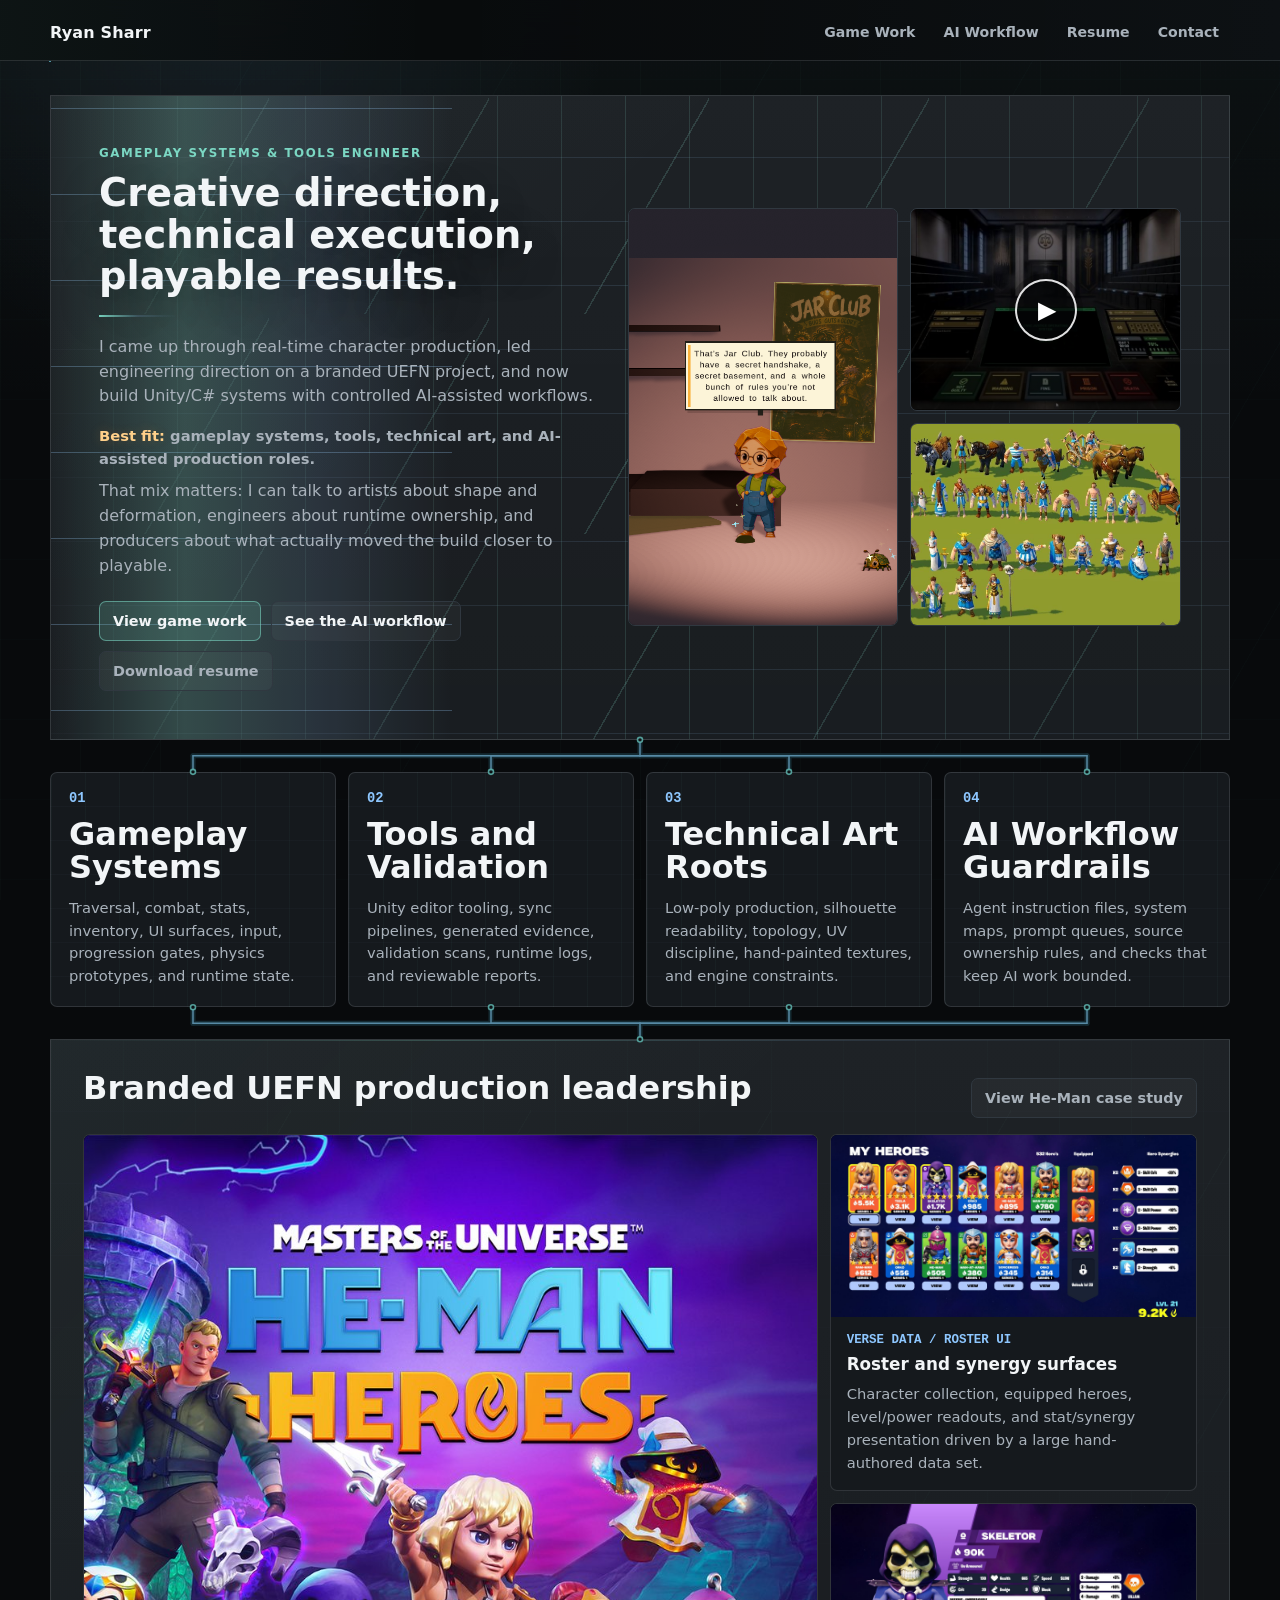
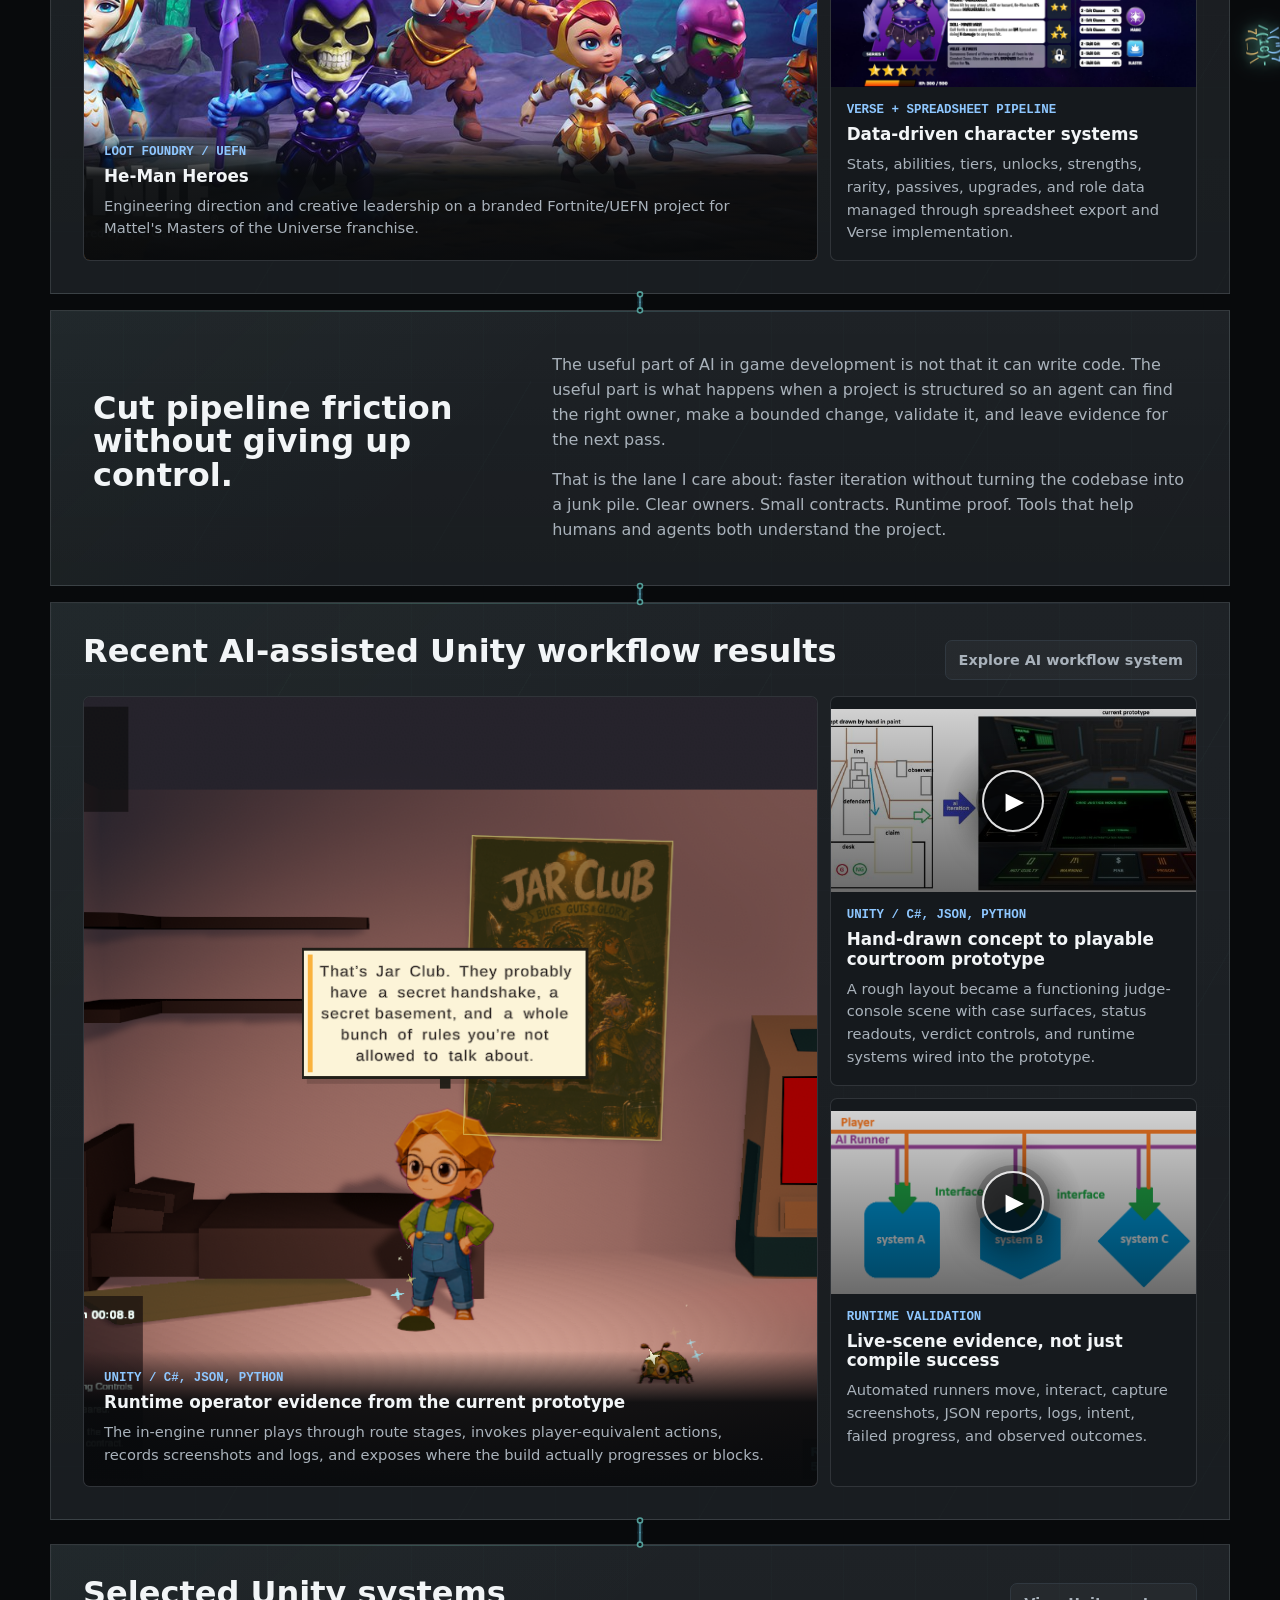
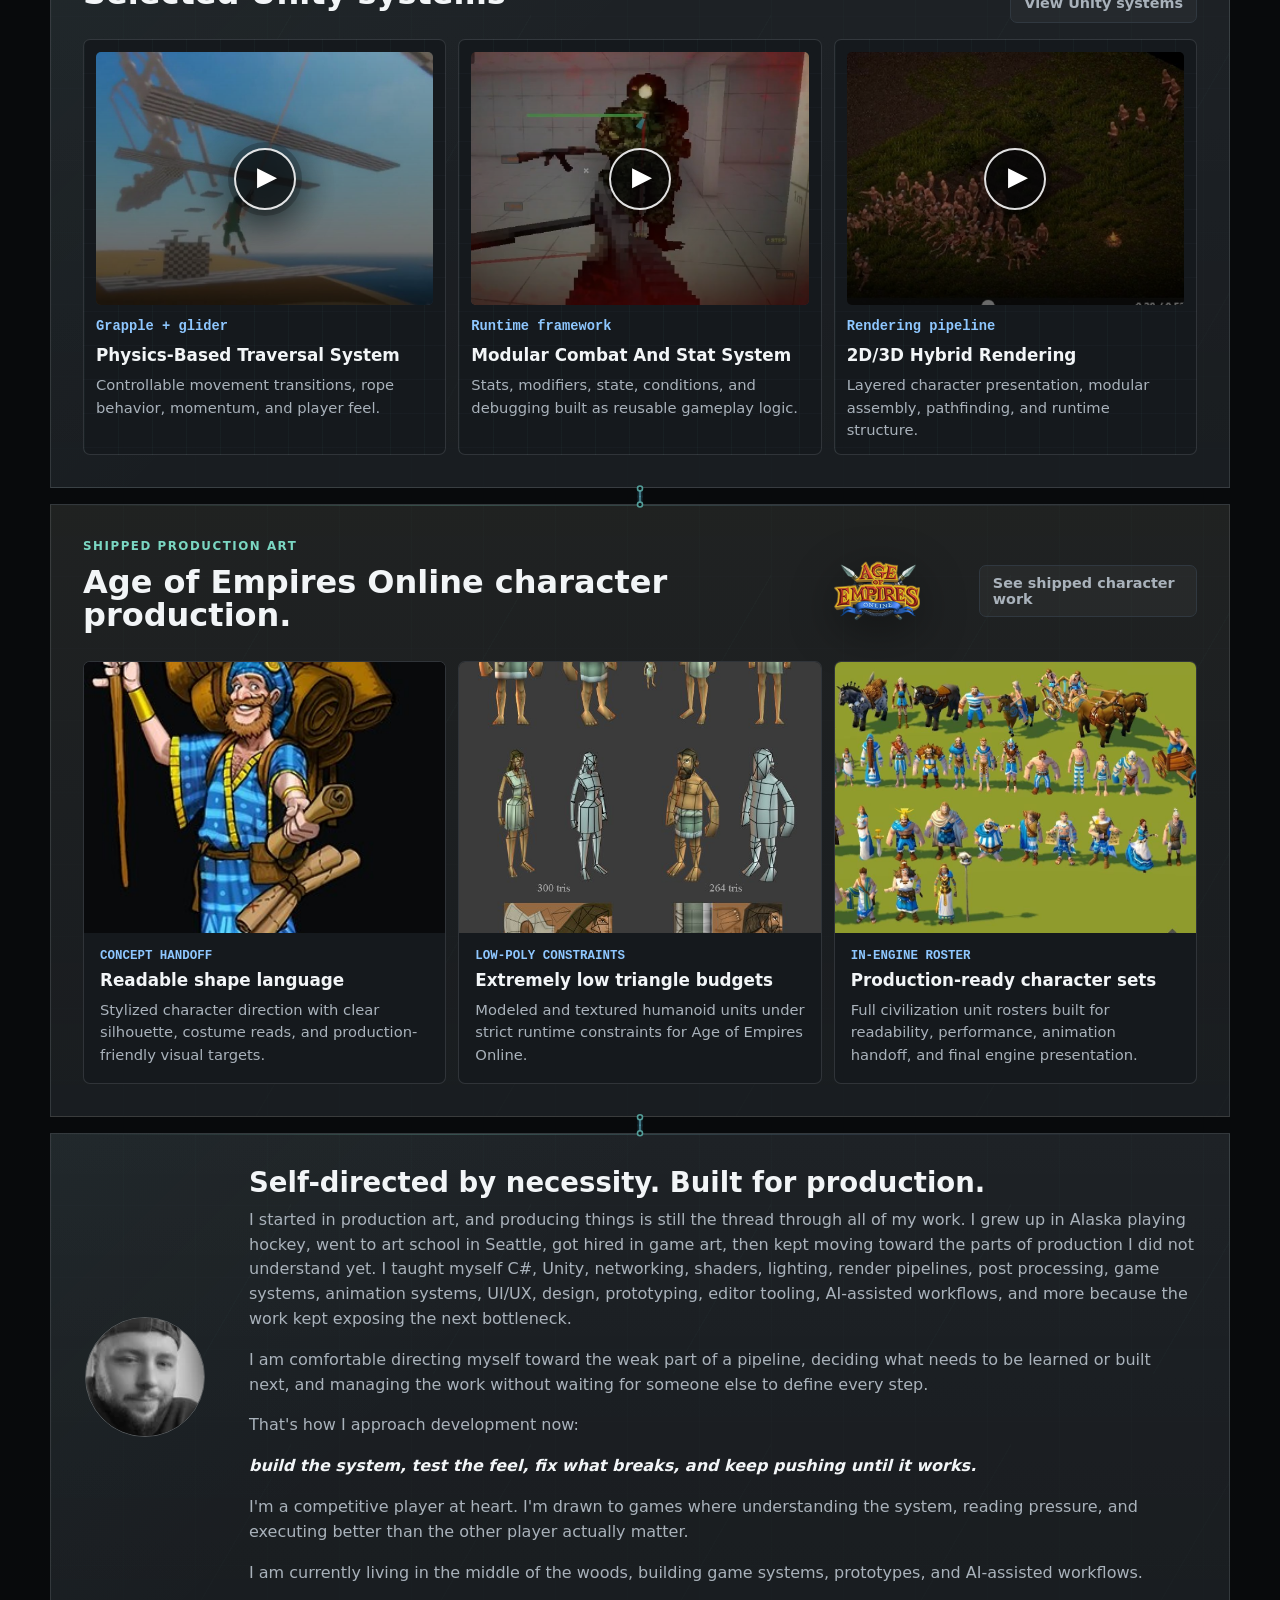
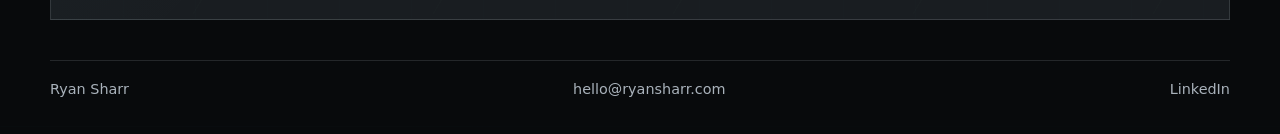
==== commit 43fd4da8: "Add files via upload" ====
--- a/index.html
+++ b/index.html
@@ -240,7 +240,7 @@
       <div class="prose">
         <h2 id="personal-title">Self-directed by necessity. Built for production.</h2>
         <p>
-I started in production art, and producing things is still the thread through all of my work. I grew up in Alaska playing hockey, went to art school in Seattle, got hired in game art, then kept moving toward the parts of production I did not understand yet. I taught myself C#, Unity, shaders, lighting, render pipelines, game systems, animation systems, UI/UX, design, prototyping, editor tooling, AI-assisted workflows, and more because the work kept exposing the next bottleneck.
+I started in production art, and producing things is still the thread through all of my work. I grew up in Alaska playing hockey, went to art school in Seattle, got hired in game art, then kept moving toward the parts of production I did not understand yet. I taught myself C#, Unity, networking, shaders, lighting, render pipelines, post processing, game systems, animation systems, UI/UX, design, prototyping, editor tooling, AI-assisted workflows, and more because the work kept exposing the next bottleneck.
         </p>
         <p>
           I am comfortable directing myself toward the weak part of a pipeline, deciding what needs to be learned or built next, and managing the work without waiting for someone else to define every step.
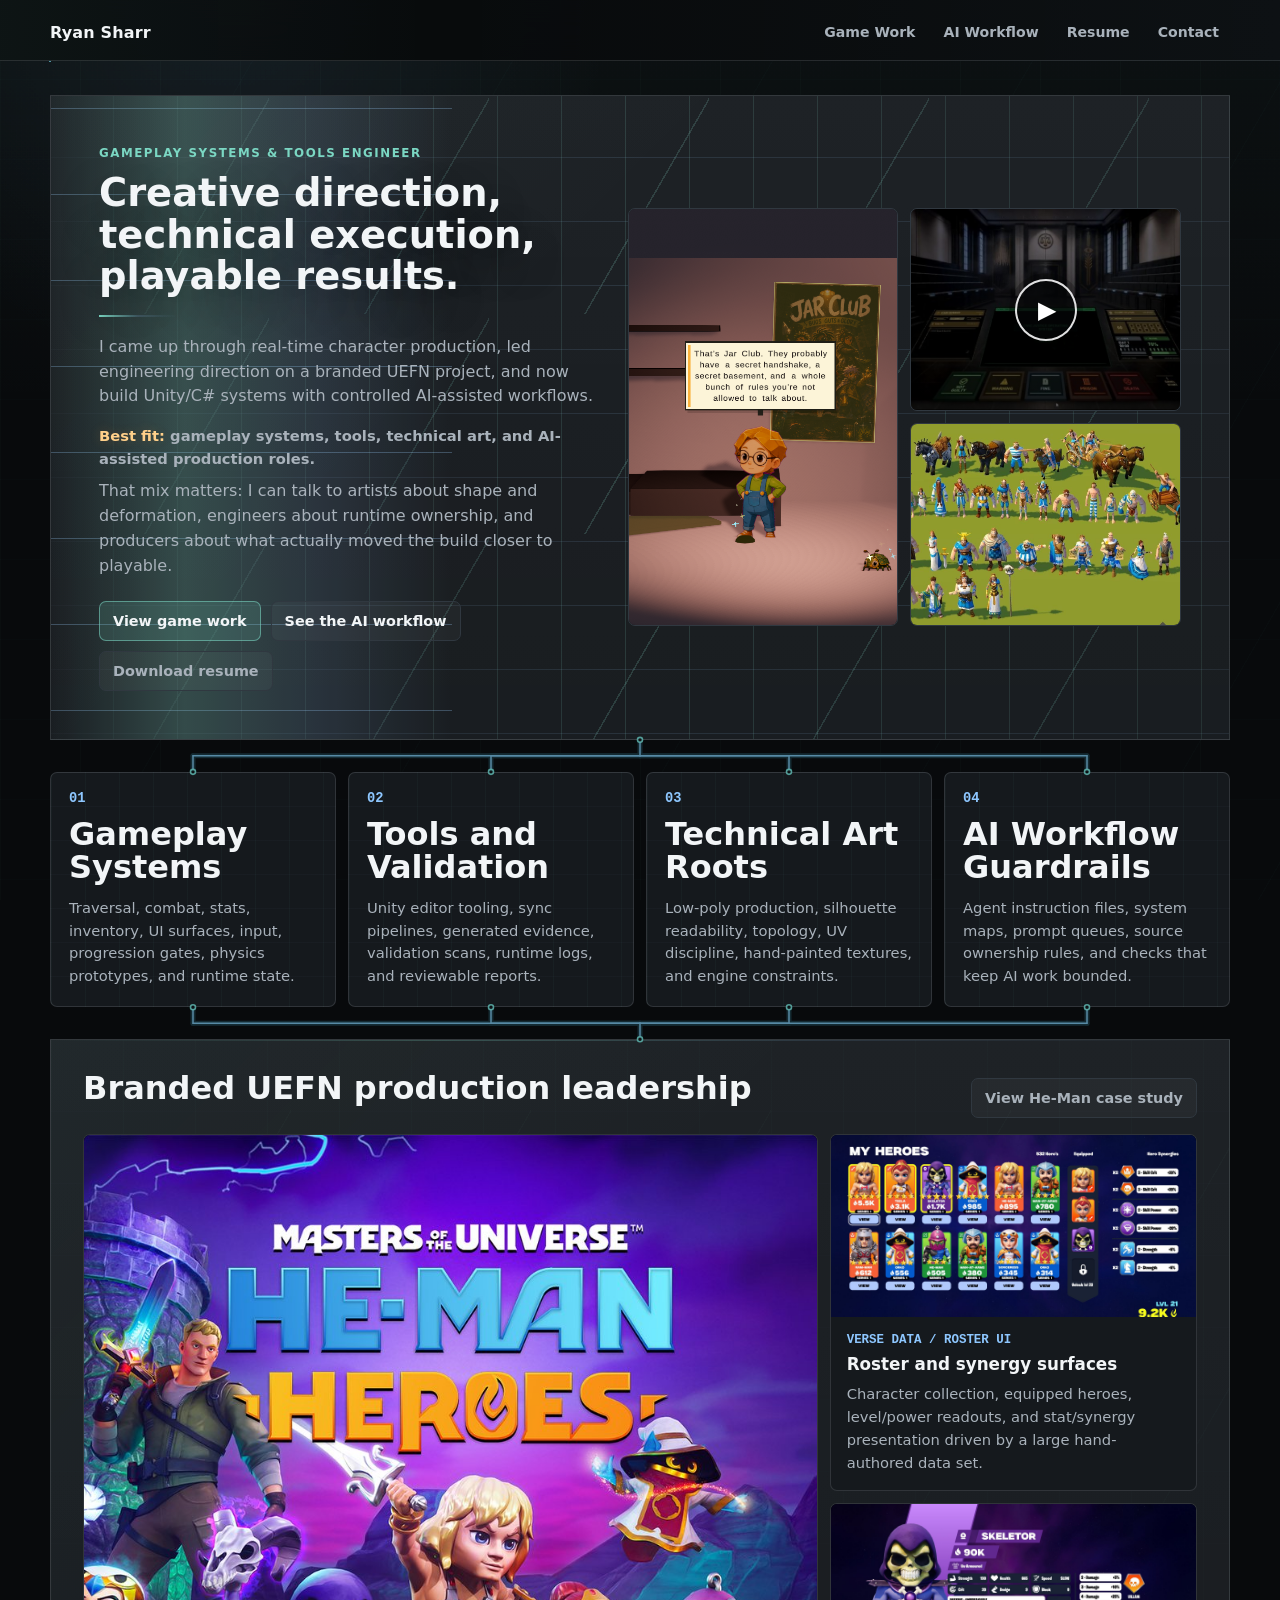
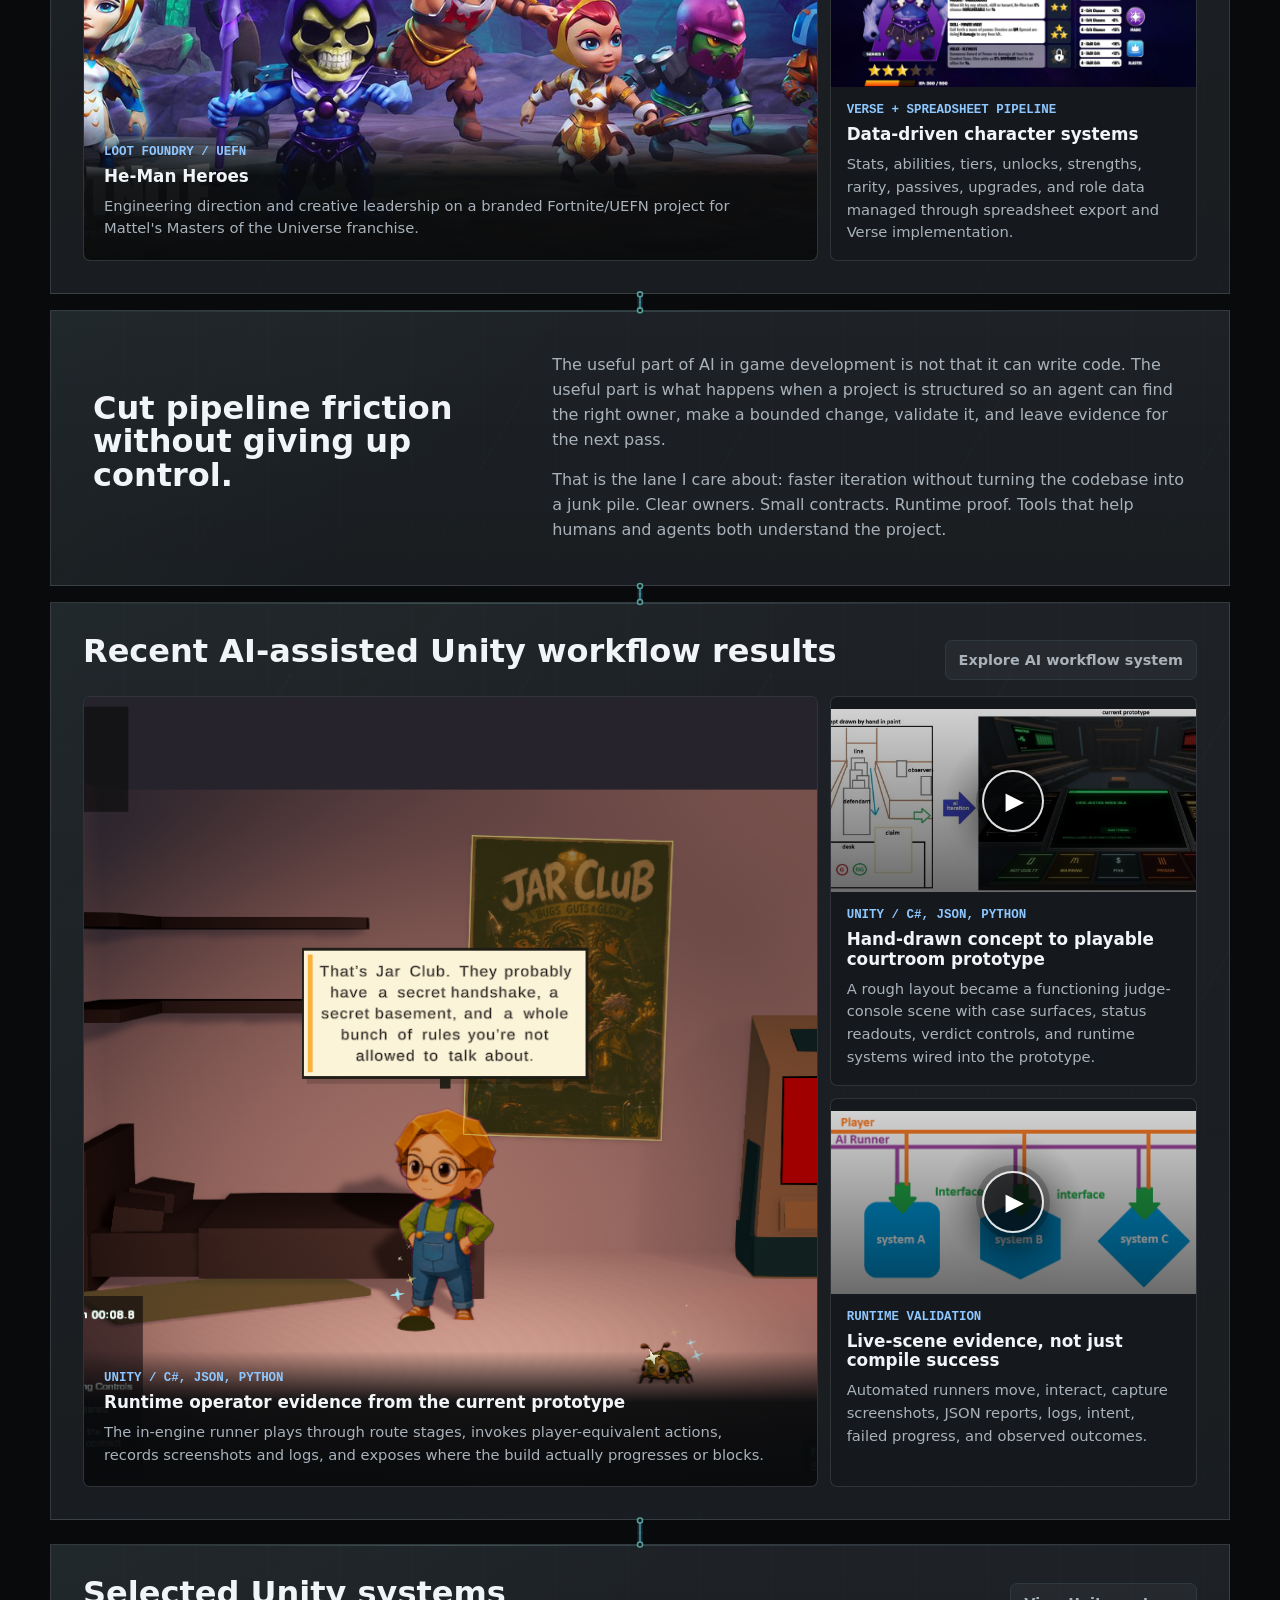
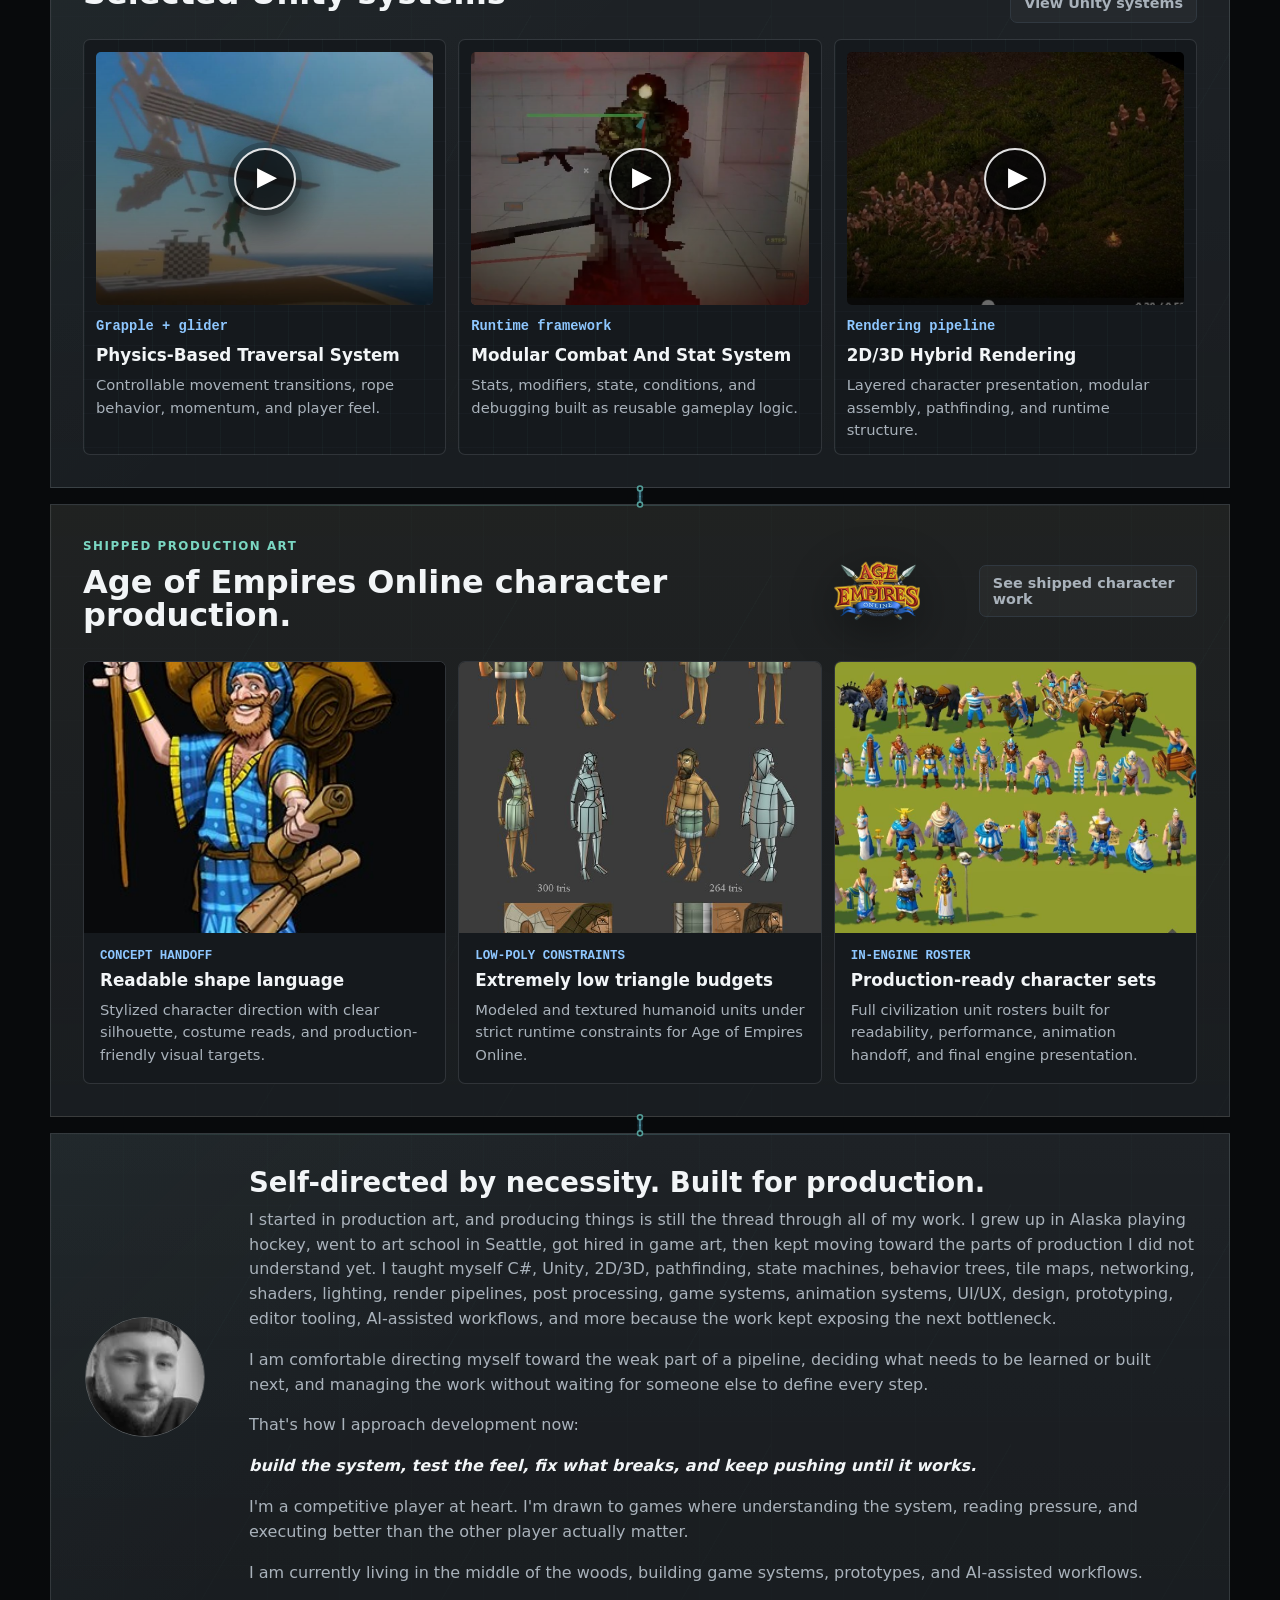
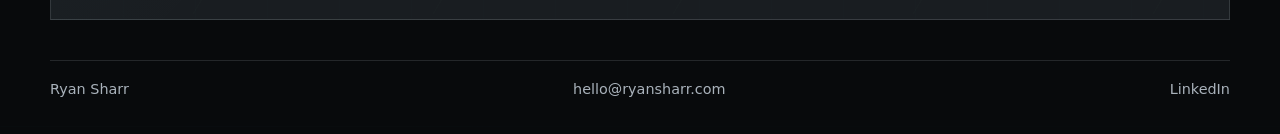
==== commit ea1befa7: "Add files via upload" ====
--- a/index.html
+++ b/index.html
@@ -240,7 +240,7 @@
       <div class="prose">
         <h2 id="personal-title">Self-directed by necessity. Built for production.</h2>
         <p>
-I started in production art, and producing things is still the thread through all of my work. I grew up in Alaska playing hockey, went to art school in Seattle, got hired in game art, then kept moving toward the parts of production I did not understand yet. I taught myself C#, Unity, networking, shaders, lighting, render pipelines, post processing, game systems, animation systems, UI/UX, design, prototyping, editor tooling, AI-assisted workflows, and more because the work kept exposing the next bottleneck.
+I started in production art, and producing things is still the thread through all of my work. I grew up in Alaska playing hockey, went to art school in Seattle, got hired in game art, then kept moving toward the parts of production I did not understand yet. I taught myself C#, Unity, 2D/3D, pathfinding, state machines, behavior trees, tile maps, networking, shaders, lighting, render pipelines, post processing, game systems, animation systems, UI/UX, design, prototyping, editor tooling, AI-assisted workflows, and more because the work kept exposing the next bottleneck.
         </p>
         <p>
           I am comfortable directing myself toward the weak part of a pipeline, deciding what needs to be learned or built next, and managing the work without waiting for someone else to define every step.
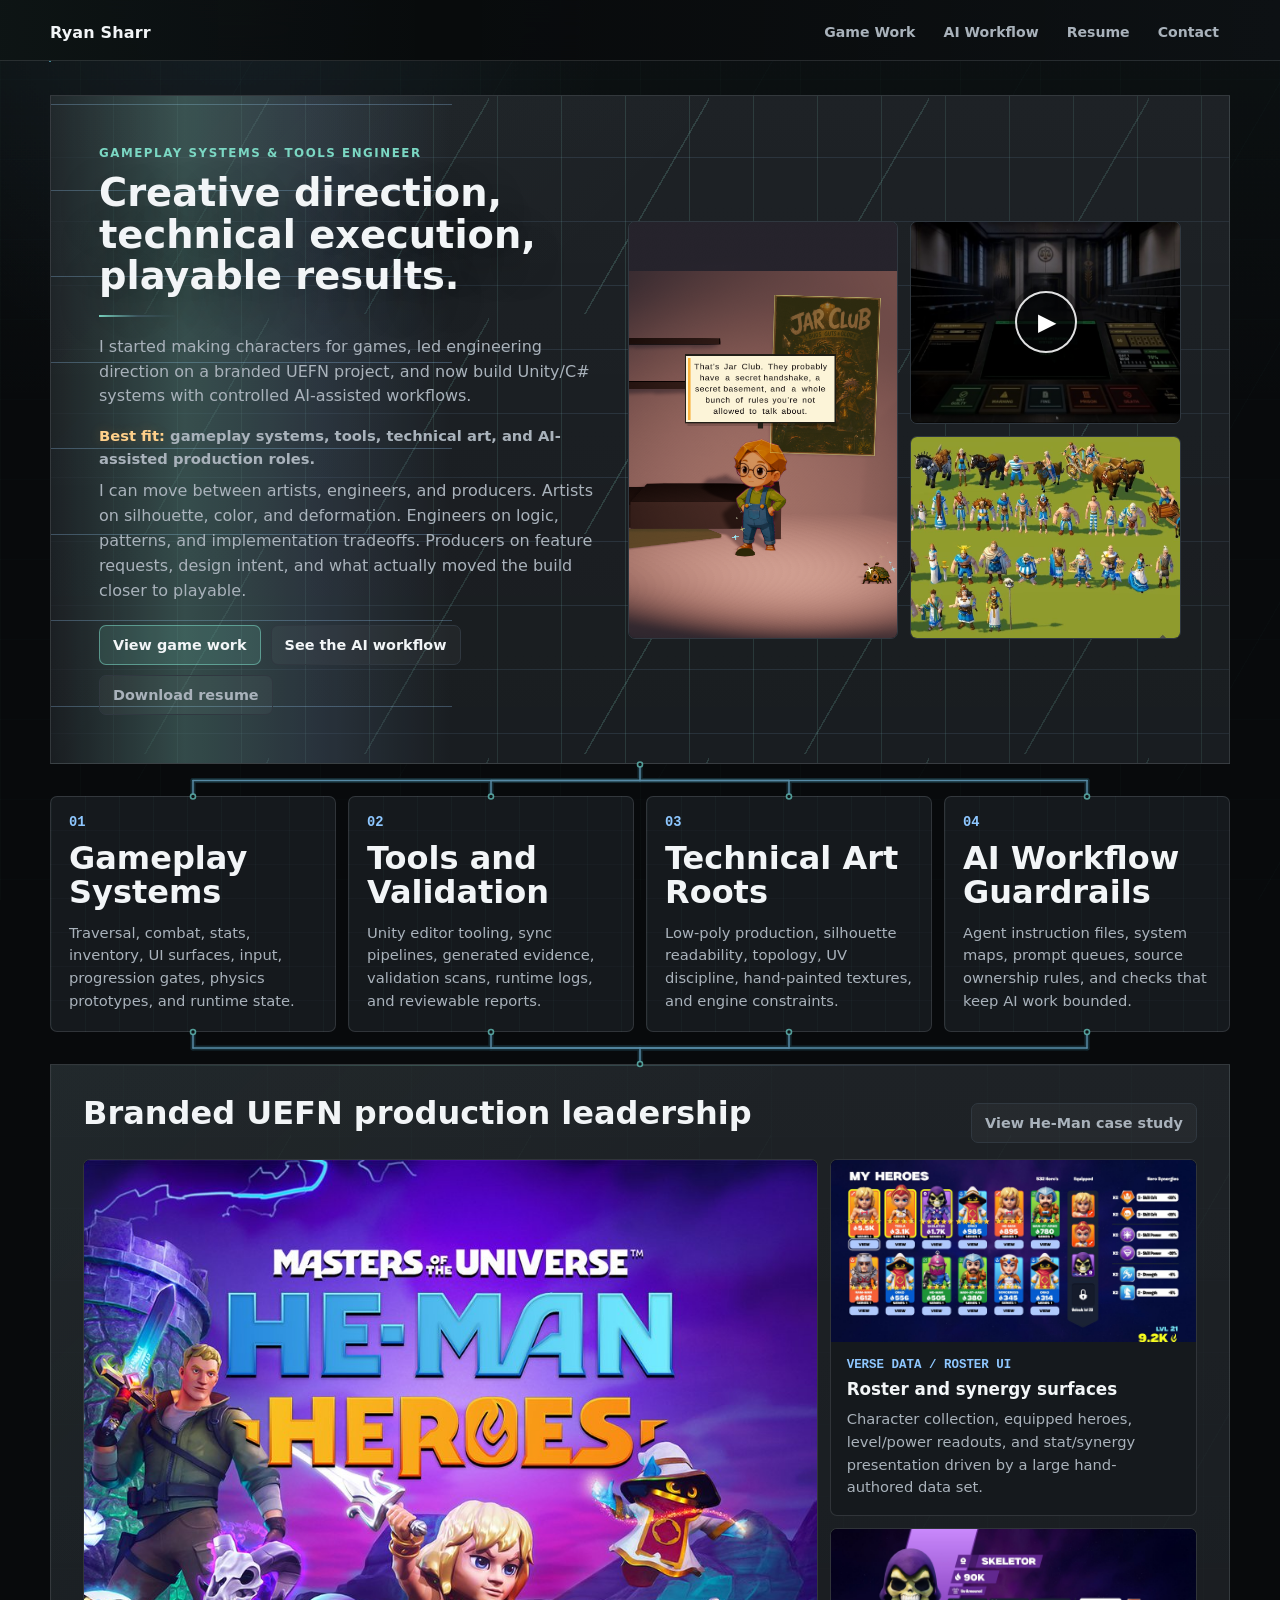
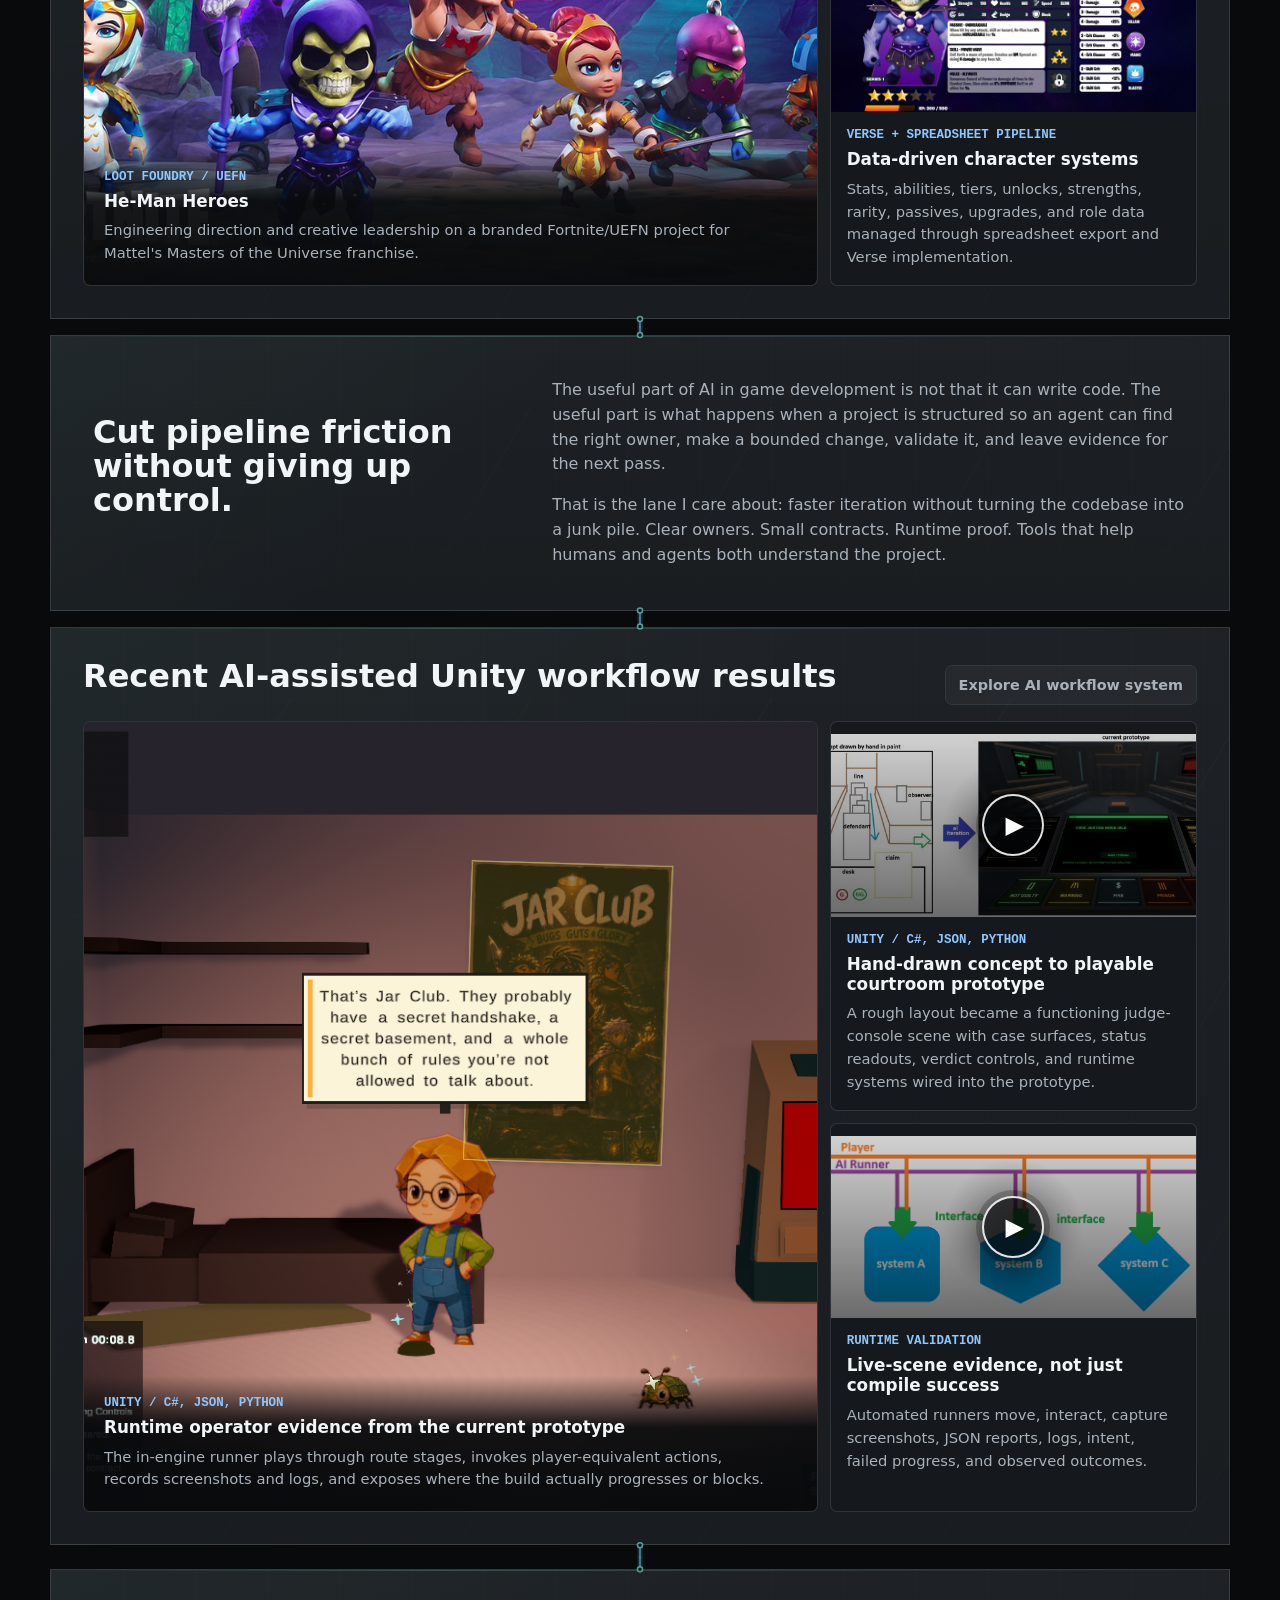
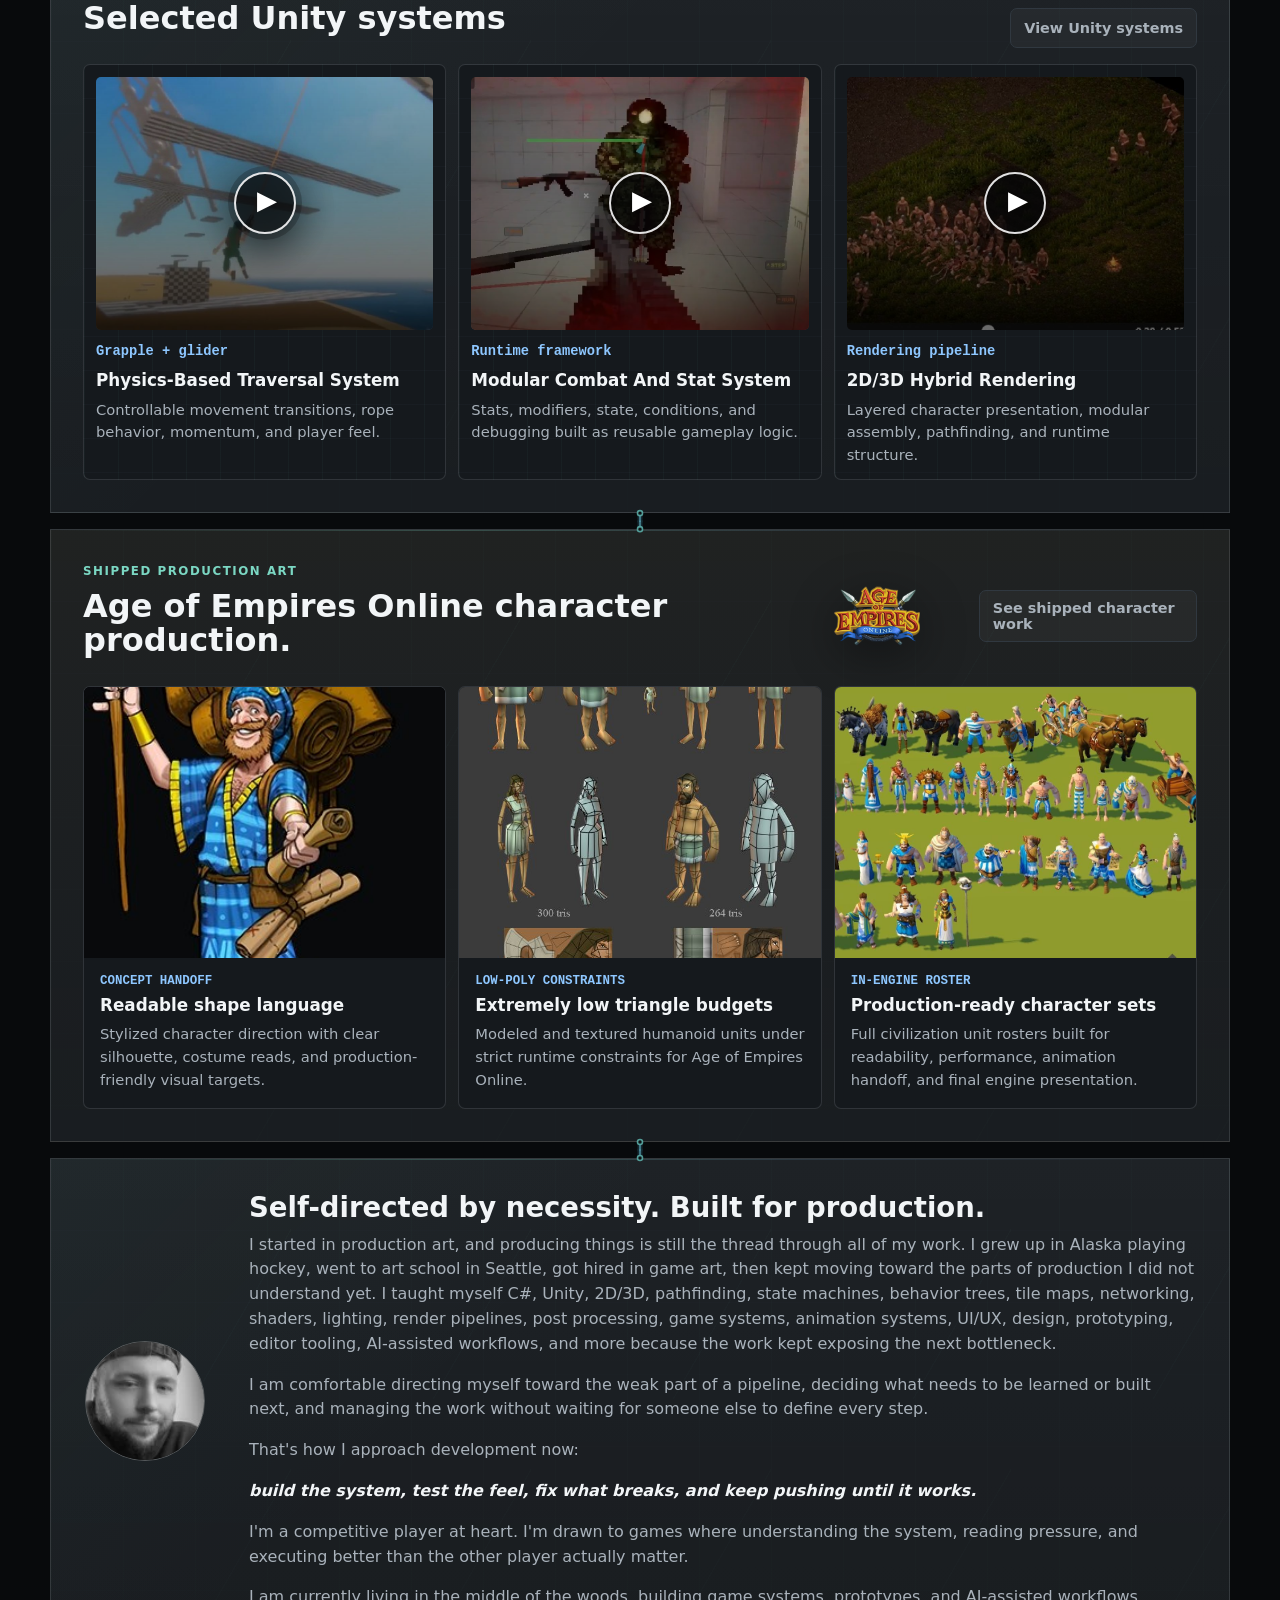
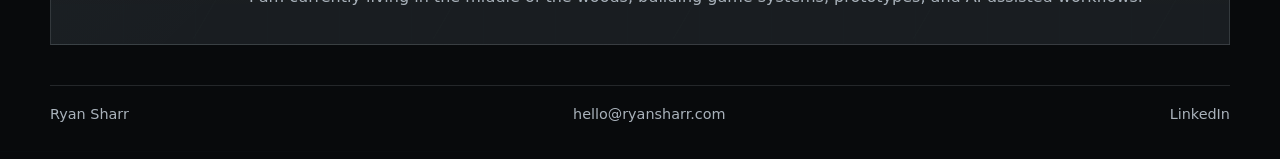
==== commit 224938be: "Add files via upload" ====
--- a/index.html
+++ b/index.html
@@ -27,13 +27,12 @@
         <p class="eyebrow">GAMEPLAY SYSTEMS & TOOLS ENGINEER</p>
         <h1>Creative direction, technical execution, playable results.</h1>
         <p class="hero-deck">
-          I came up through real-time character production, led engineering direction on a branded UEFN project,
+          I started making characters for games, led engineering direction on a branded UEFN project,
           and now build Unity/C# systems with controlled AI-assisted workflows.
         </p>
         <p class="availability-note"><span>Best fit:</span> gameplay systems, tools, technical art, and AI-assisted production roles.</p>
         <p class="hero-deck secondary">
-          That mix matters: I can talk to artists about shape and deformation, engineers about runtime ownership,
-          and producers about what actually moved the build closer to playable.
+I can move between artists, engineers, and producers. Artists on silhouette, color, and deformation. Engineers on logic, patterns, and implementation tradeoffs. Producers on feature requests, design intent, and what actually moved the build closer to playable.
         </p>
         <div class="hero-actions">
           <a class="button primary" href="./unity.html">View game work</a>
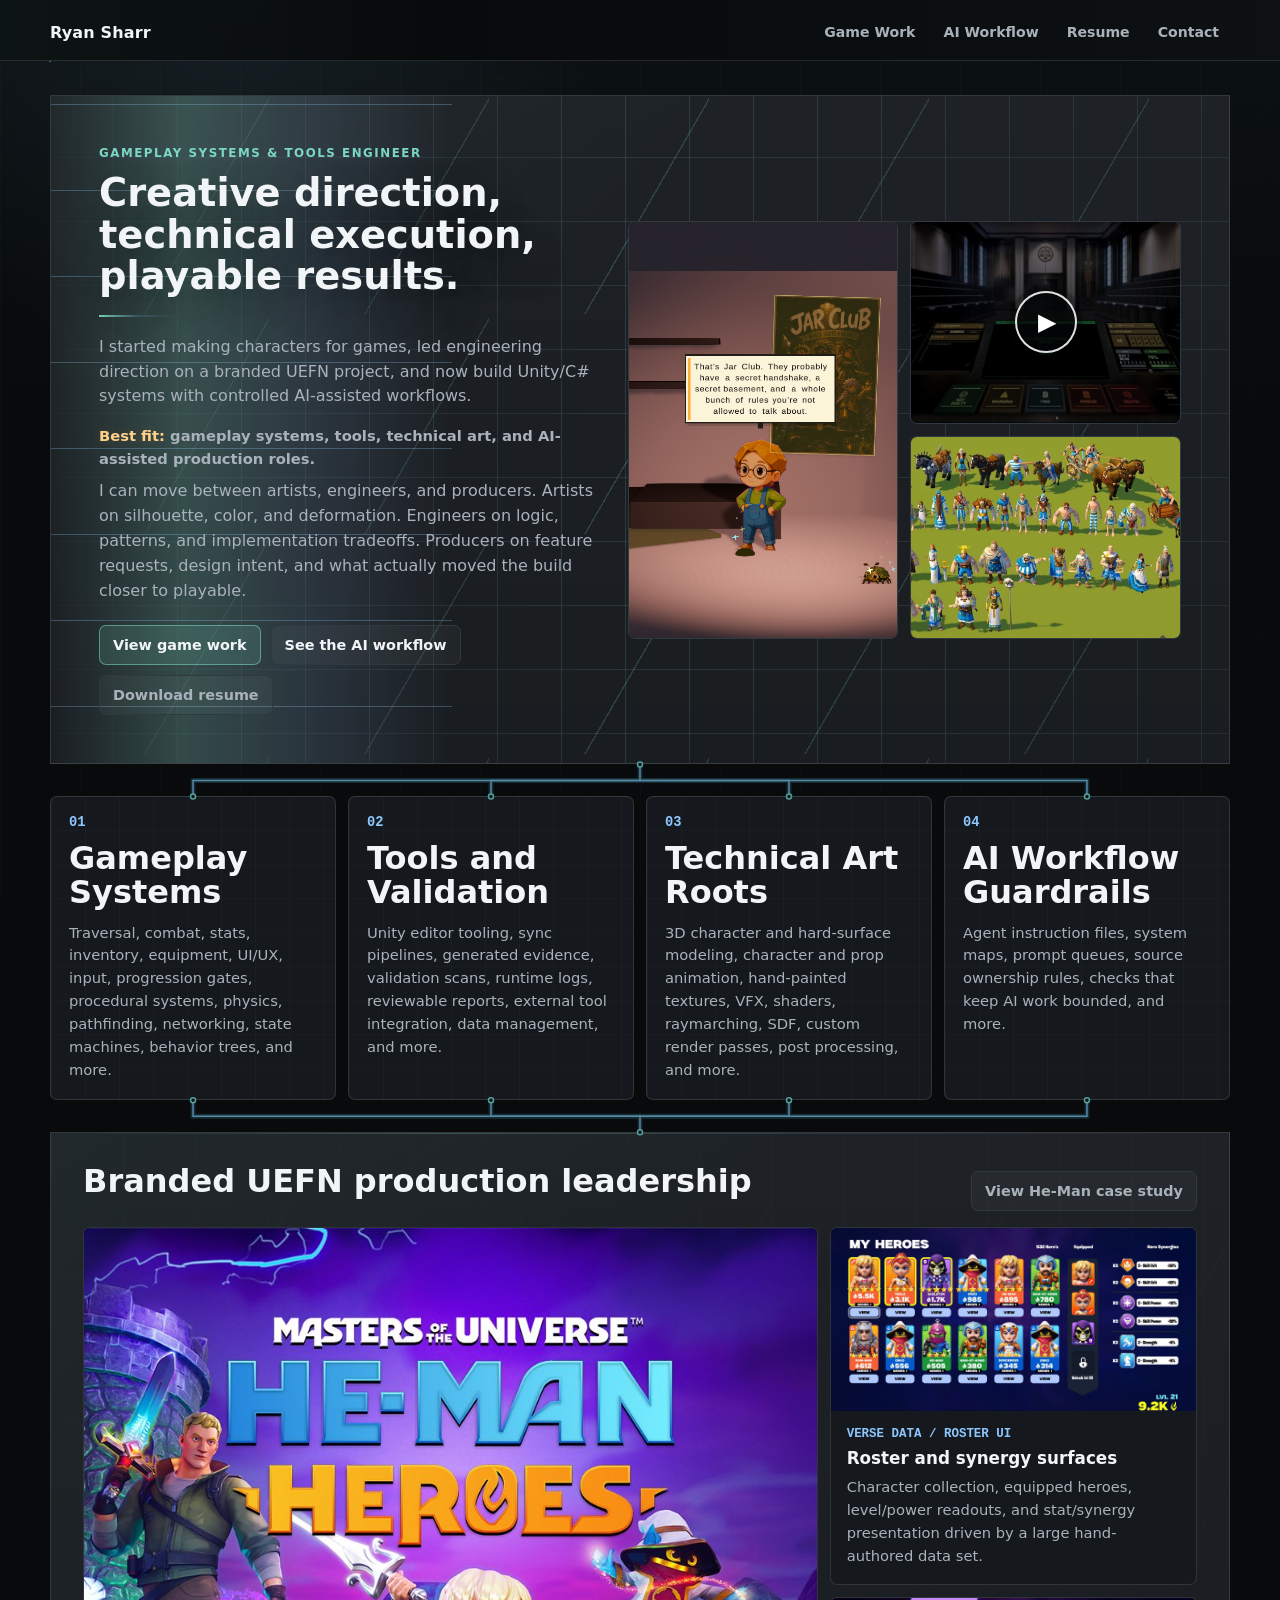
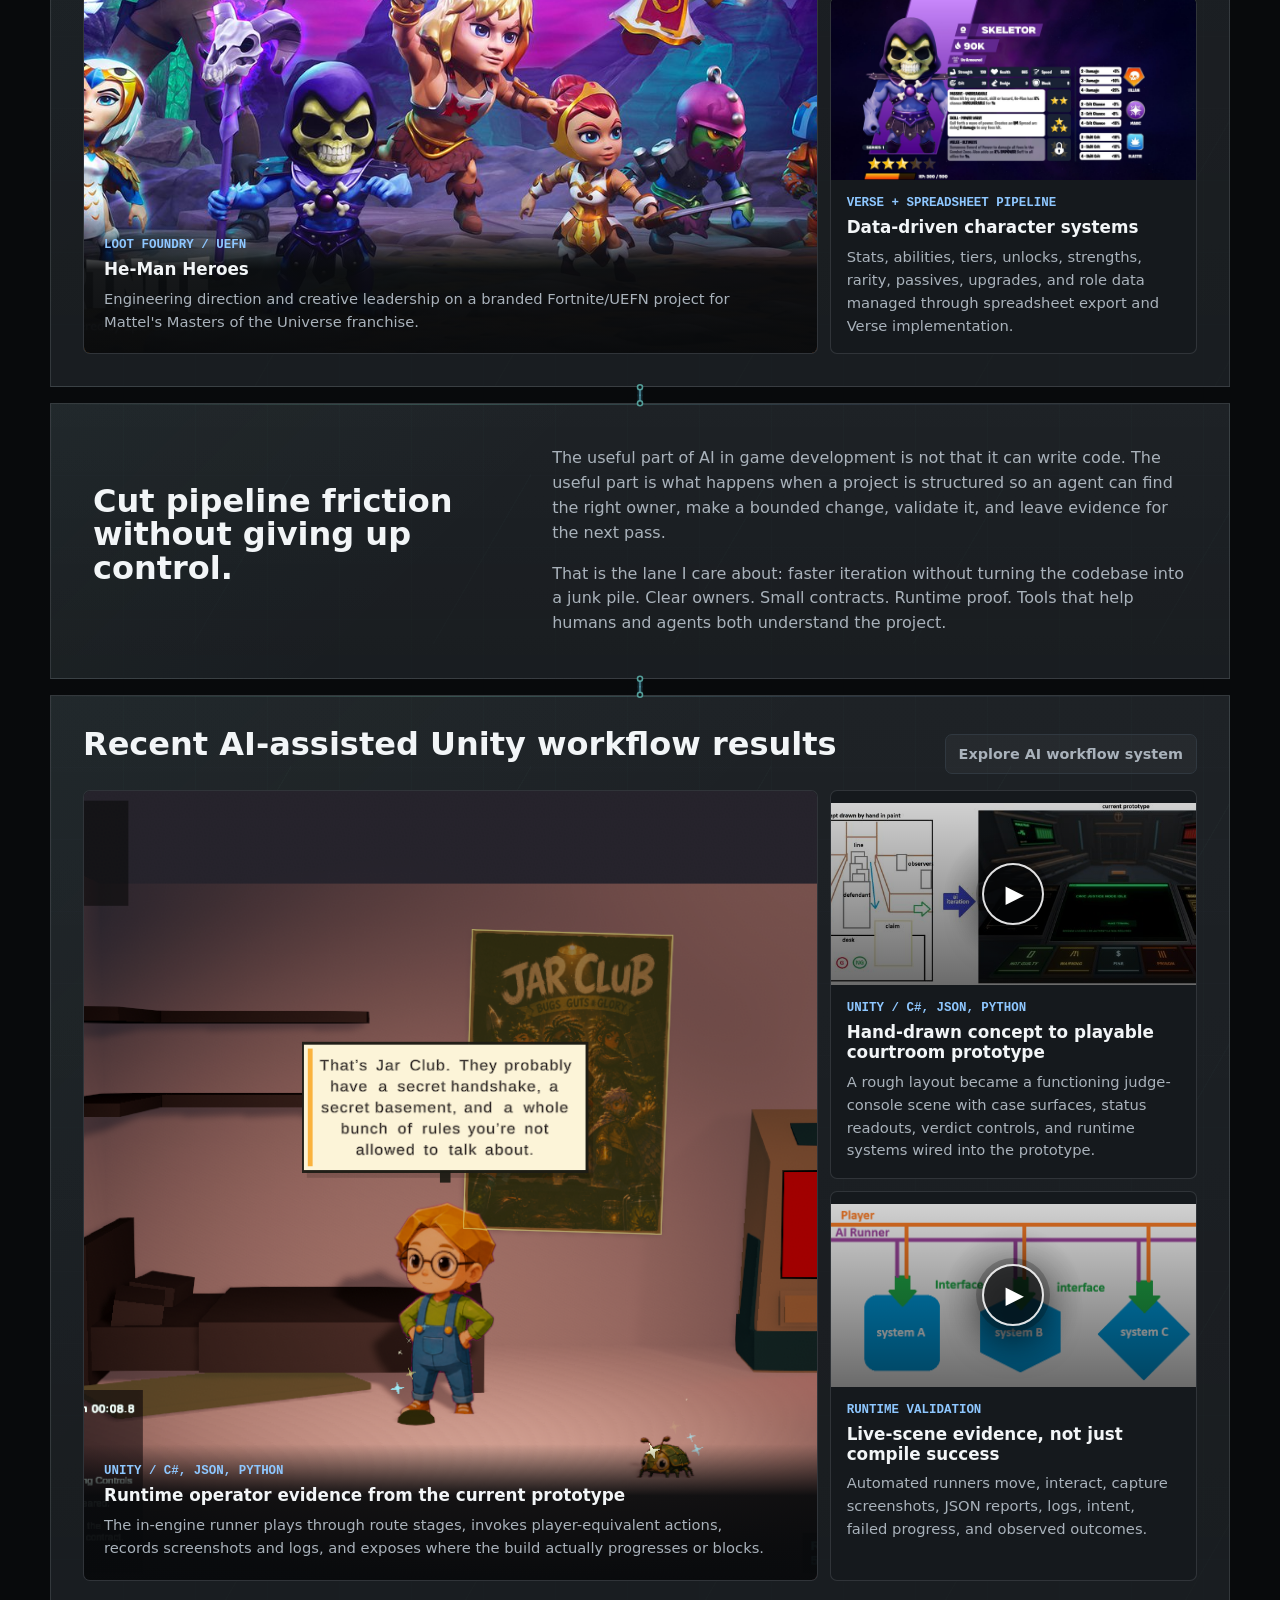
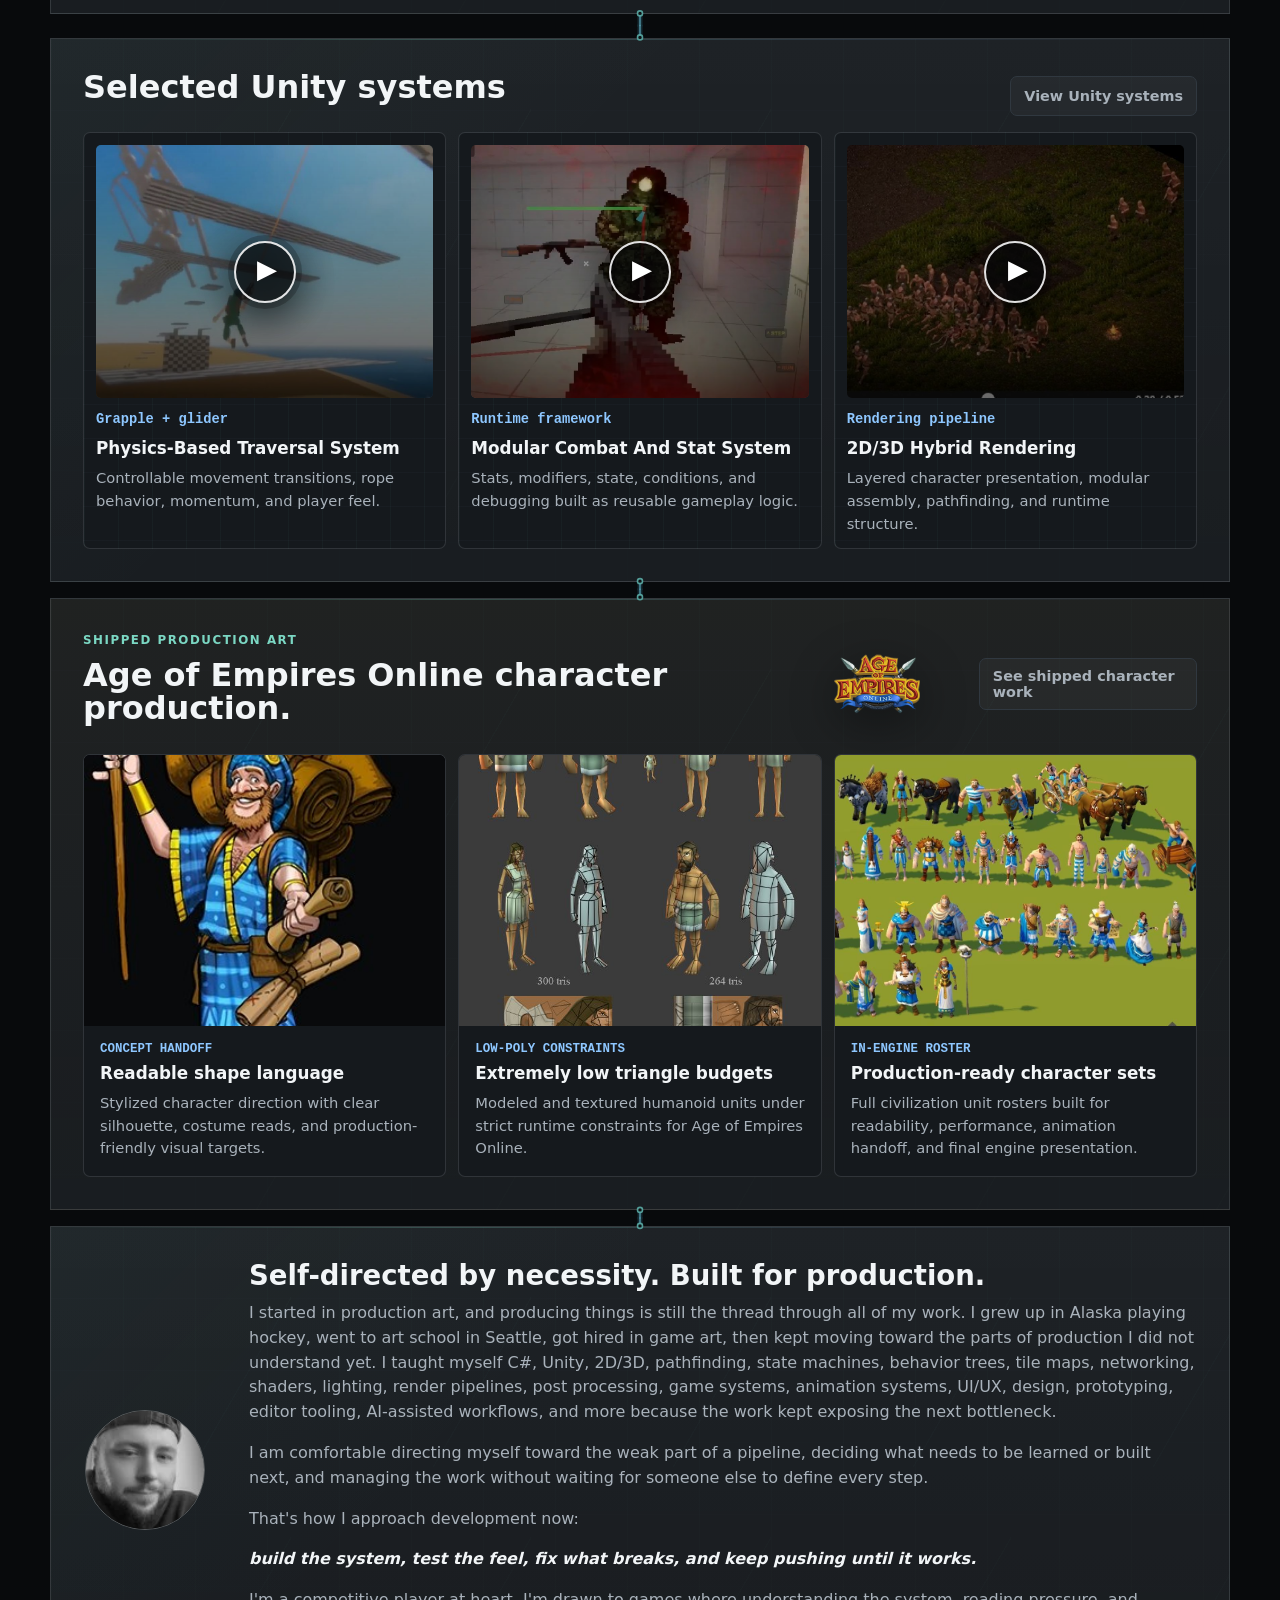
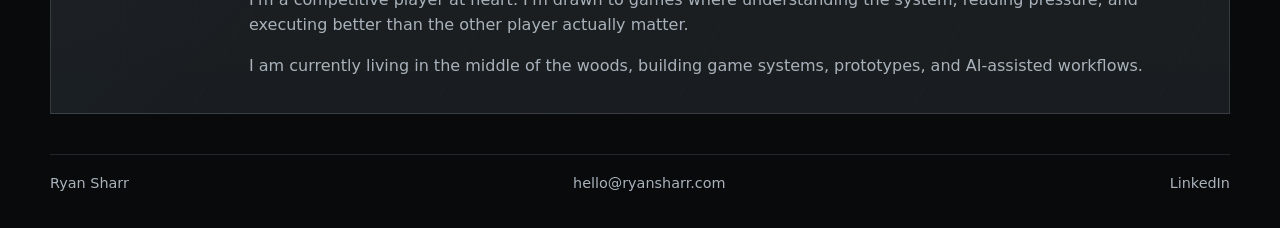
==== commit fdaf0730: "Add files via upload" ====
--- a/index.html
+++ b/index.html
@@ -53,22 +53,22 @@
       <article>
         <span>01</span>
         <h2>Gameplay Systems</h2>
-        <p>Traversal, combat, stats, inventory, UI surfaces, input, progression gates, physics prototypes, and runtime state.</p>
+        <p>Traversal, combat, stats, inventory, equipment, UI/UX, input, progression gates, procedural systems, physics, pathfinding, networking, state machines, behavior trees, and more.</p>
       </article>
       <article>
         <span>02</span>
         <h2>Tools and Validation</h2>
-        <p>Unity editor tooling, sync pipelines, generated evidence, validation scans, runtime logs, and reviewable reports.</p>
+        <p>Unity editor tooling, sync pipelines, generated evidence, validation scans, runtime logs, reviewable reports, external tool integration, data management, and more.</p>
       </article>
       <article>
         <span>03</span>
         <h2>Technical Art Roots</h2>
-        <p>Low-poly production, silhouette readability, topology, UV discipline, hand-painted textures, and engine constraints.</p>
+        <p>3D character and hard-surface modeling, character and prop animation, hand-painted textures, VFX, shaders, raymarching, SDF, custom render passes, post processing, and more.</p>
       </article>
       <article>
         <span>04</span>
         <h2>AI Workflow Guardrails</h2>
-        <p>Agent instruction files, system maps, prompt queues, source ownership rules, and checks that keep AI work bounded.</p>
+        <p>Agent instruction files, system maps, prompt queues, source ownership rules, checks that keep AI work bounded, and more.</p>
       </article>
     </section>
 
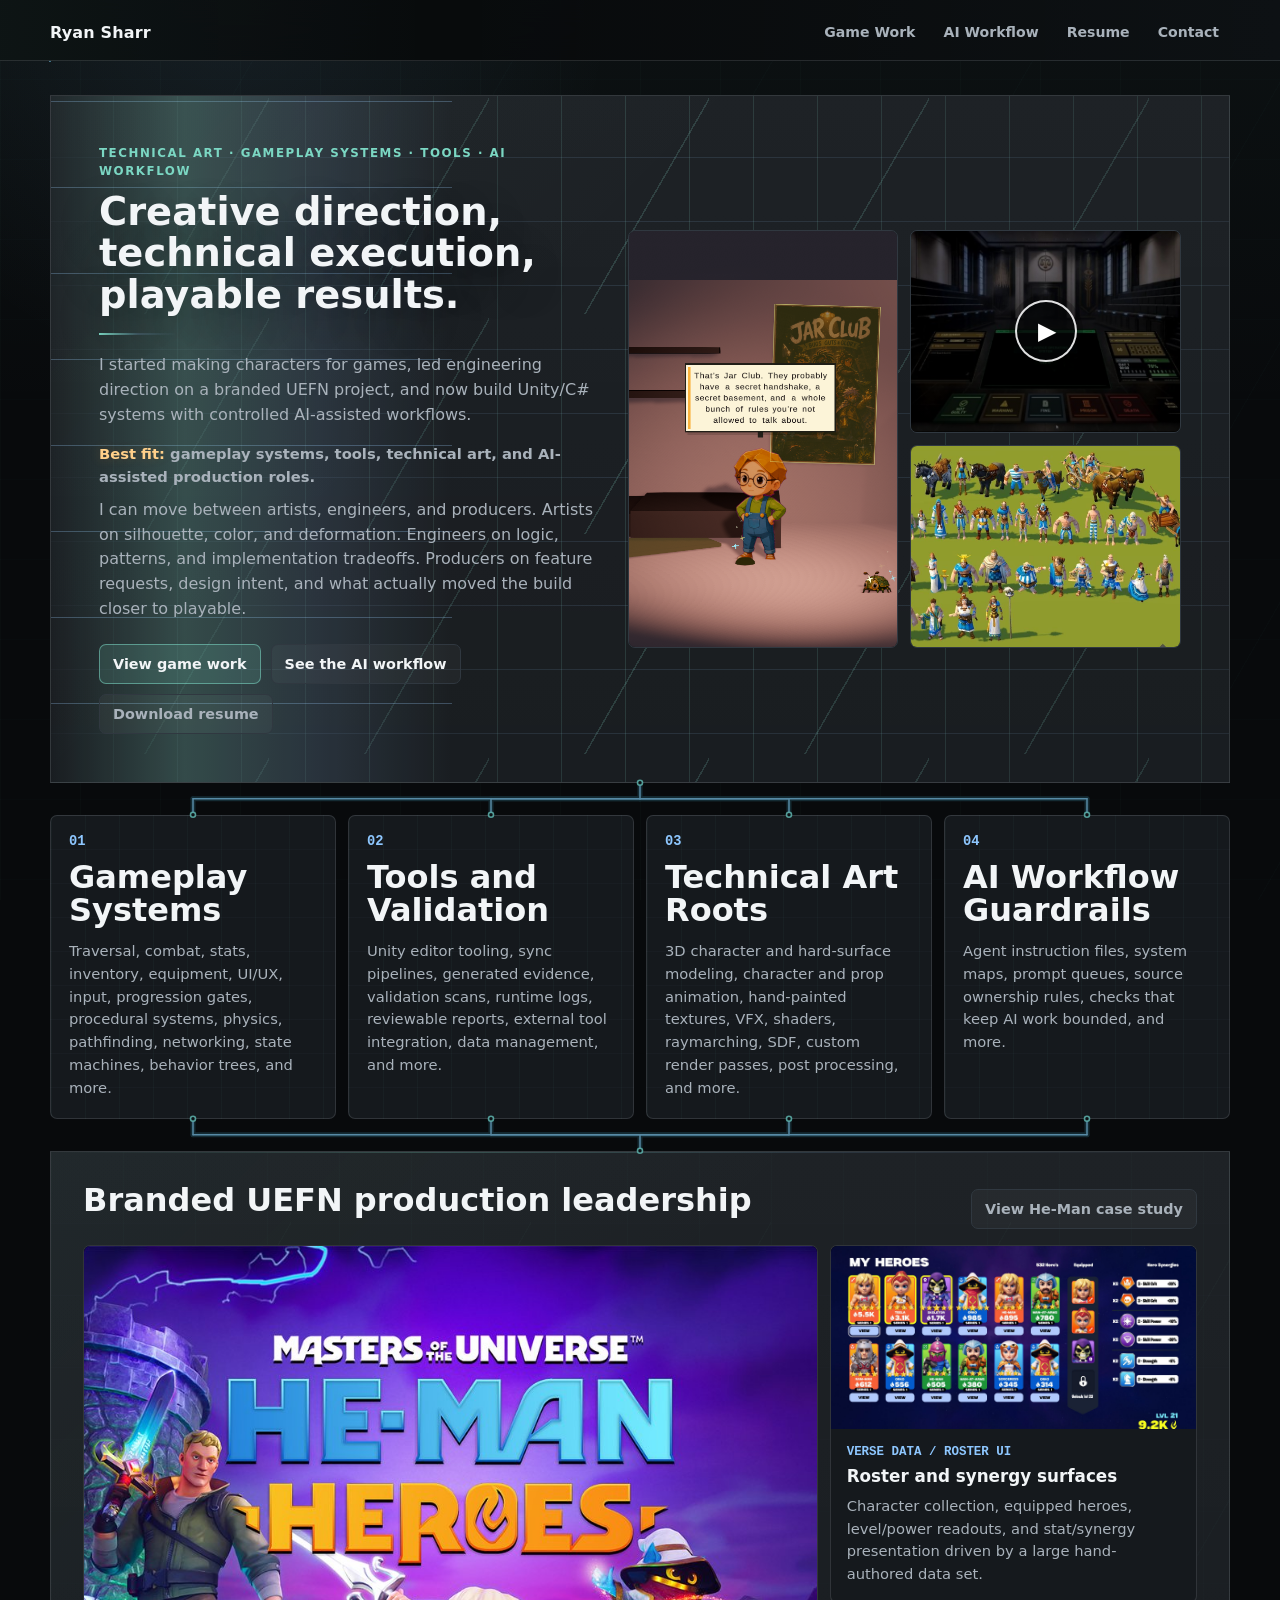
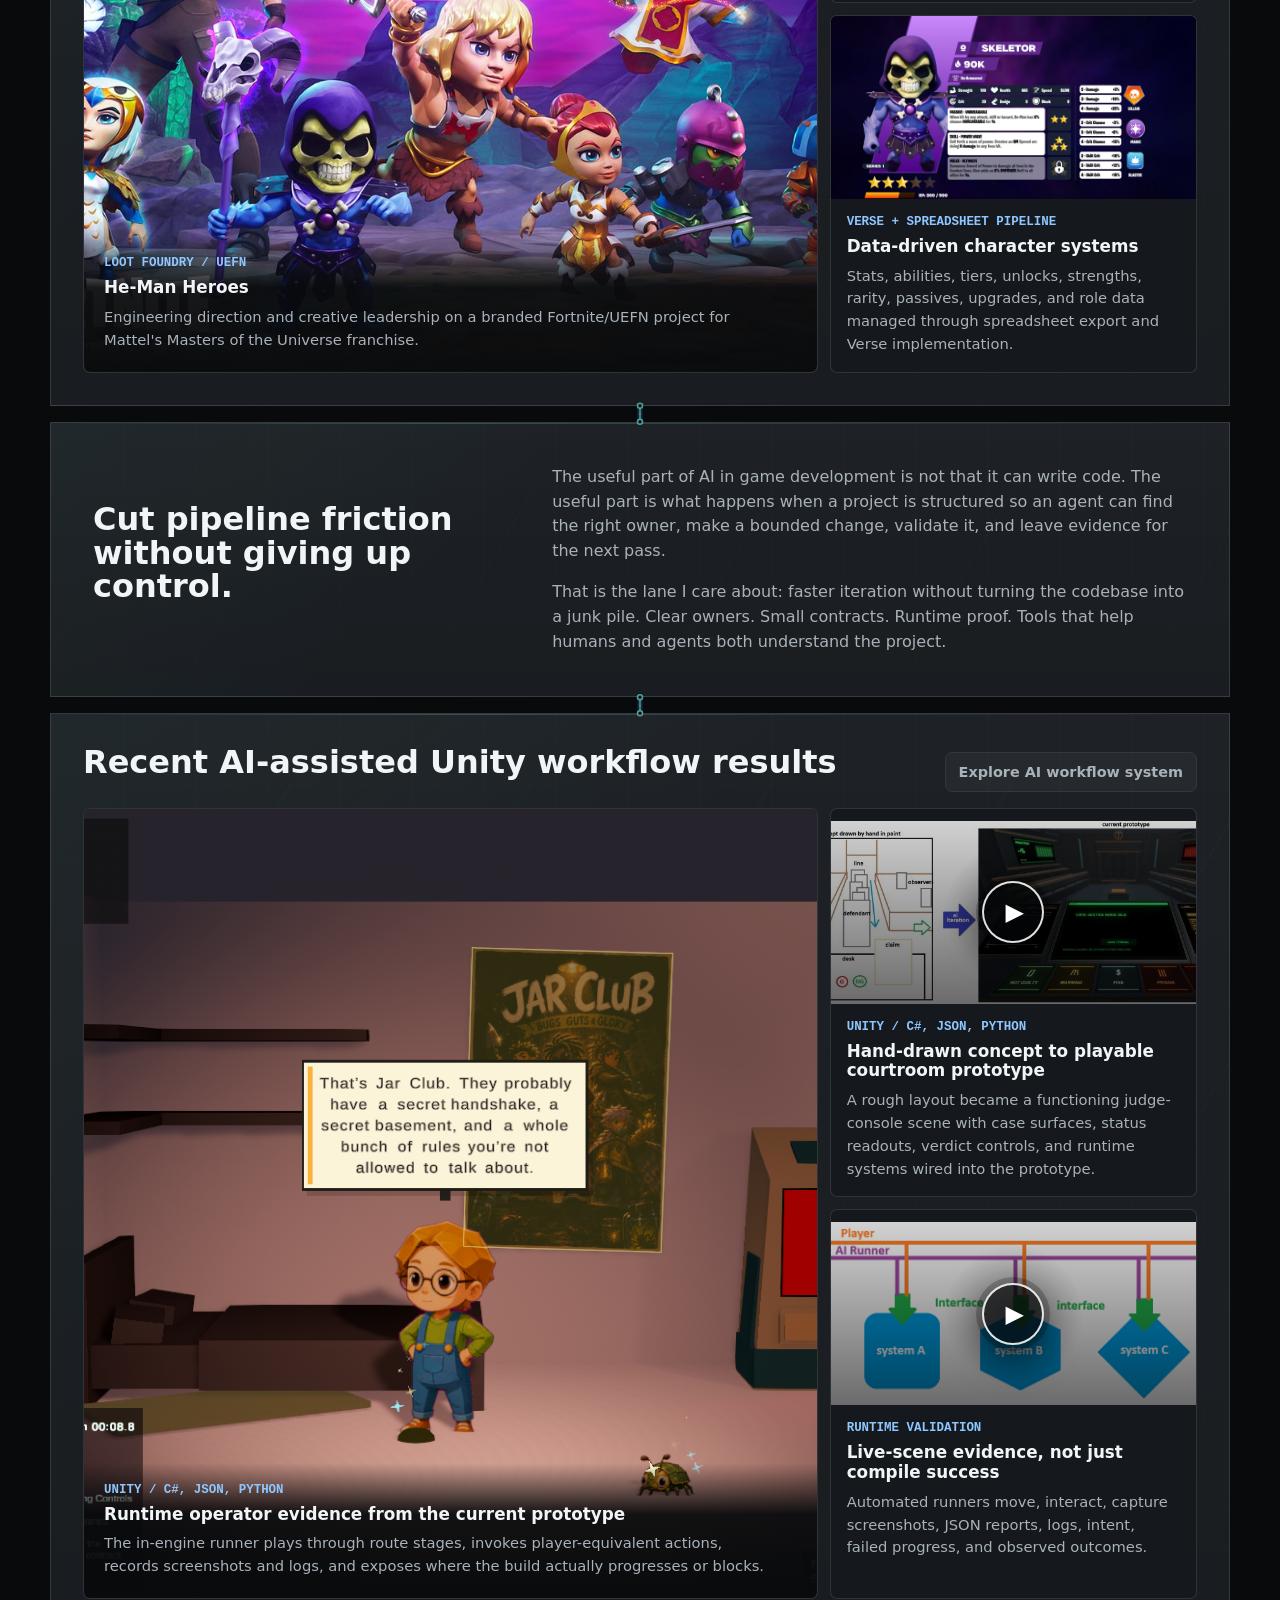
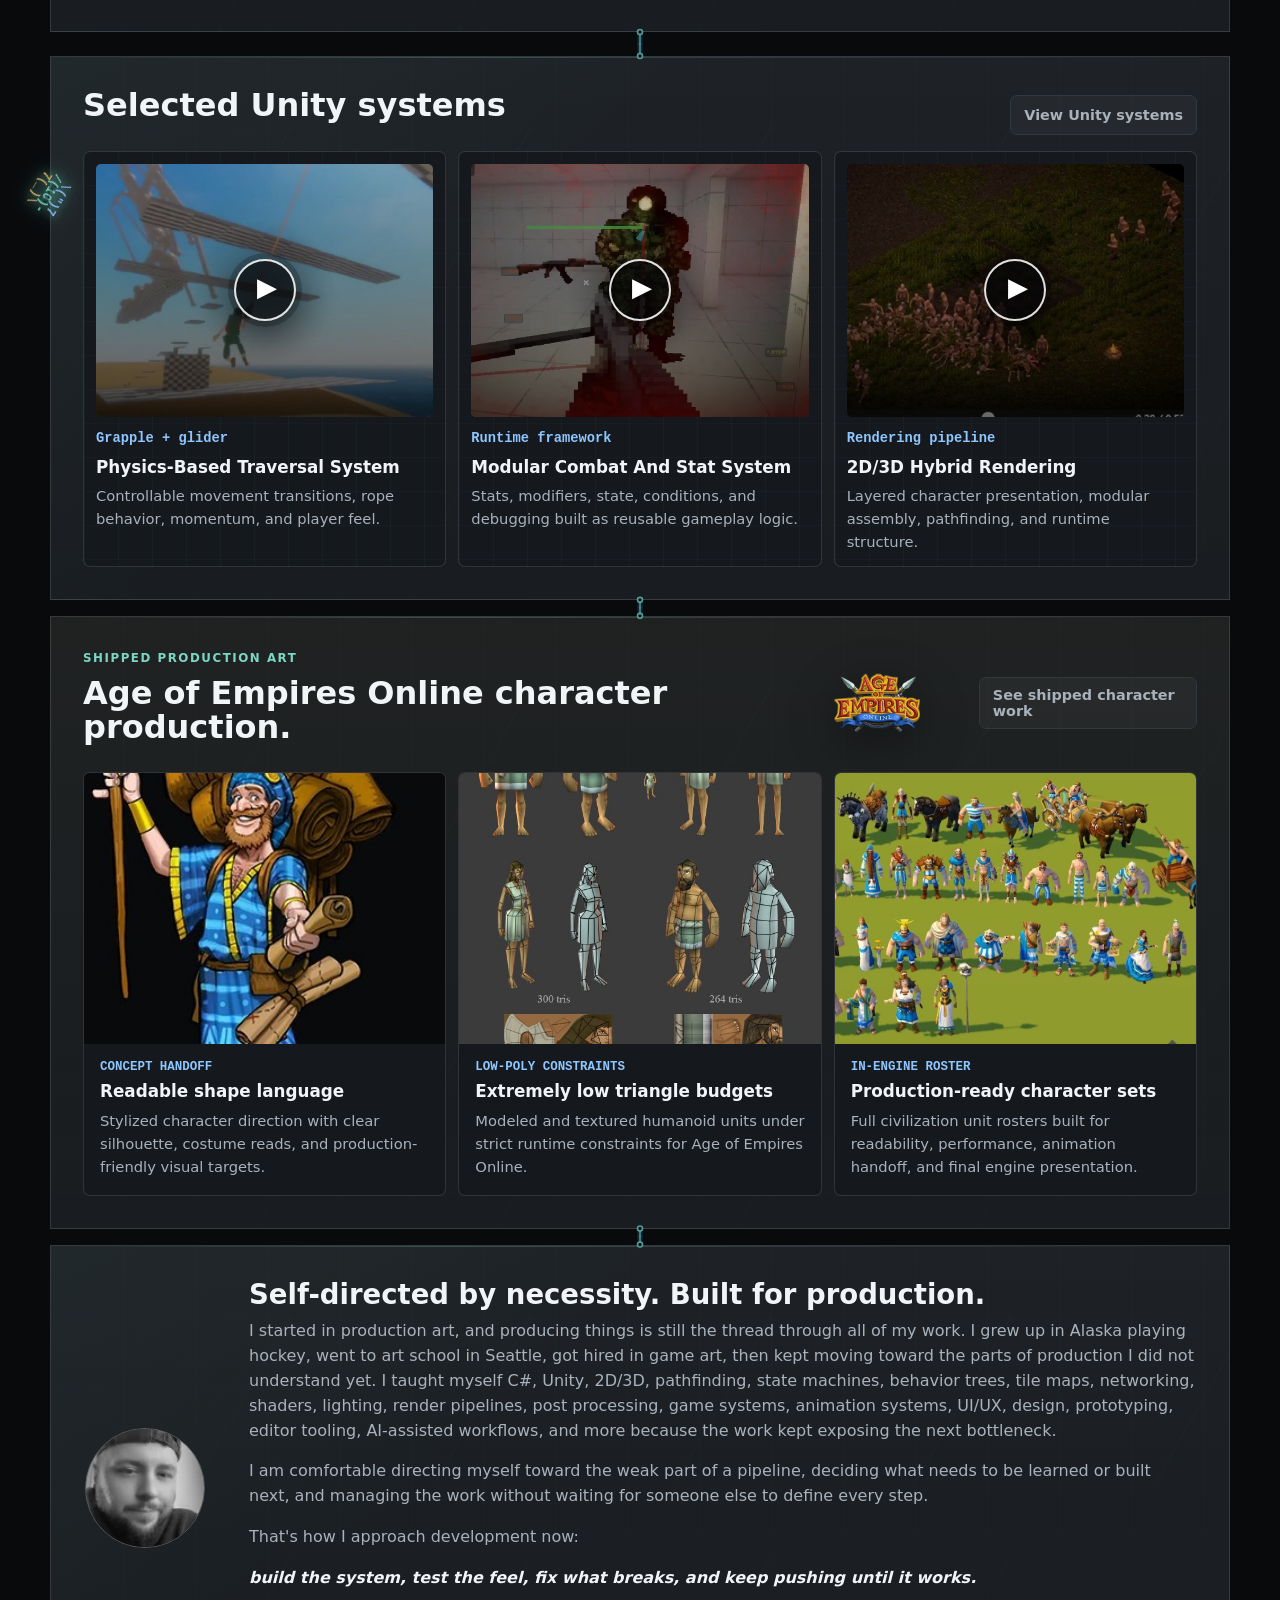
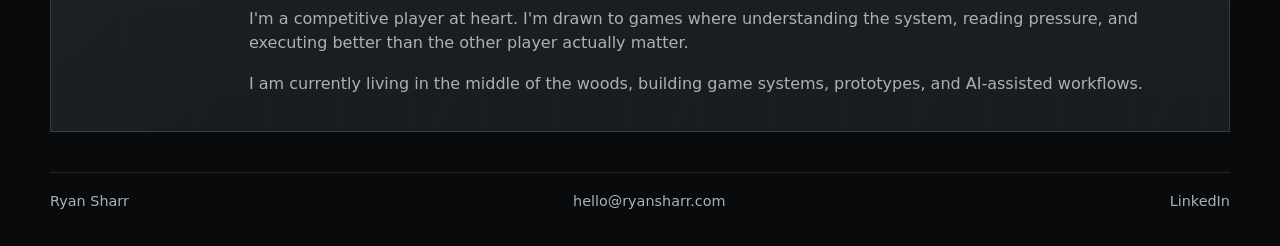
==== commit 630c5444: "Add files via upload" ====
--- a/index.html
+++ b/index.html
@@ -3,7 +3,7 @@
 <head>
   <meta charset="UTF-8">
   <meta name="viewport" content="width=device-width, initial-scale=1.0">
-  <title>Ryan Sharr | Gameplay Systems & Tools Engineer</title>
+  <title>Ryan Sharr | TECHNICAL ART · GAMEPLAY SYSTEMS · TOOLS · AI WORKFLOW</title>
   <meta name="description" content="Ryan Sharr builds Unity/C# gameplay systems, editor tools, technical art pipelines, and controlled AI-assisted production workflows.">
   <link rel="canonical" href="https://ryansharr.com/">
   <link rel="stylesheet" href="./styles.css">
@@ -24,7 +24,7 @@
   <main>
     <section class="hero">
       <div class="hero-copy">
-        <p class="eyebrow">GAMEPLAY SYSTEMS & TOOLS ENGINEER</p>
+        <p class="eyebrow">TECHNICAL ART · GAMEPLAY SYSTEMS · TOOLS · AI WORKFLOW</p>
         <h1>Creative direction, technical execution, playable results.</h1>
         <p class="hero-deck">
           I started making characters for games, led engineering direction on a branded UEFN project,
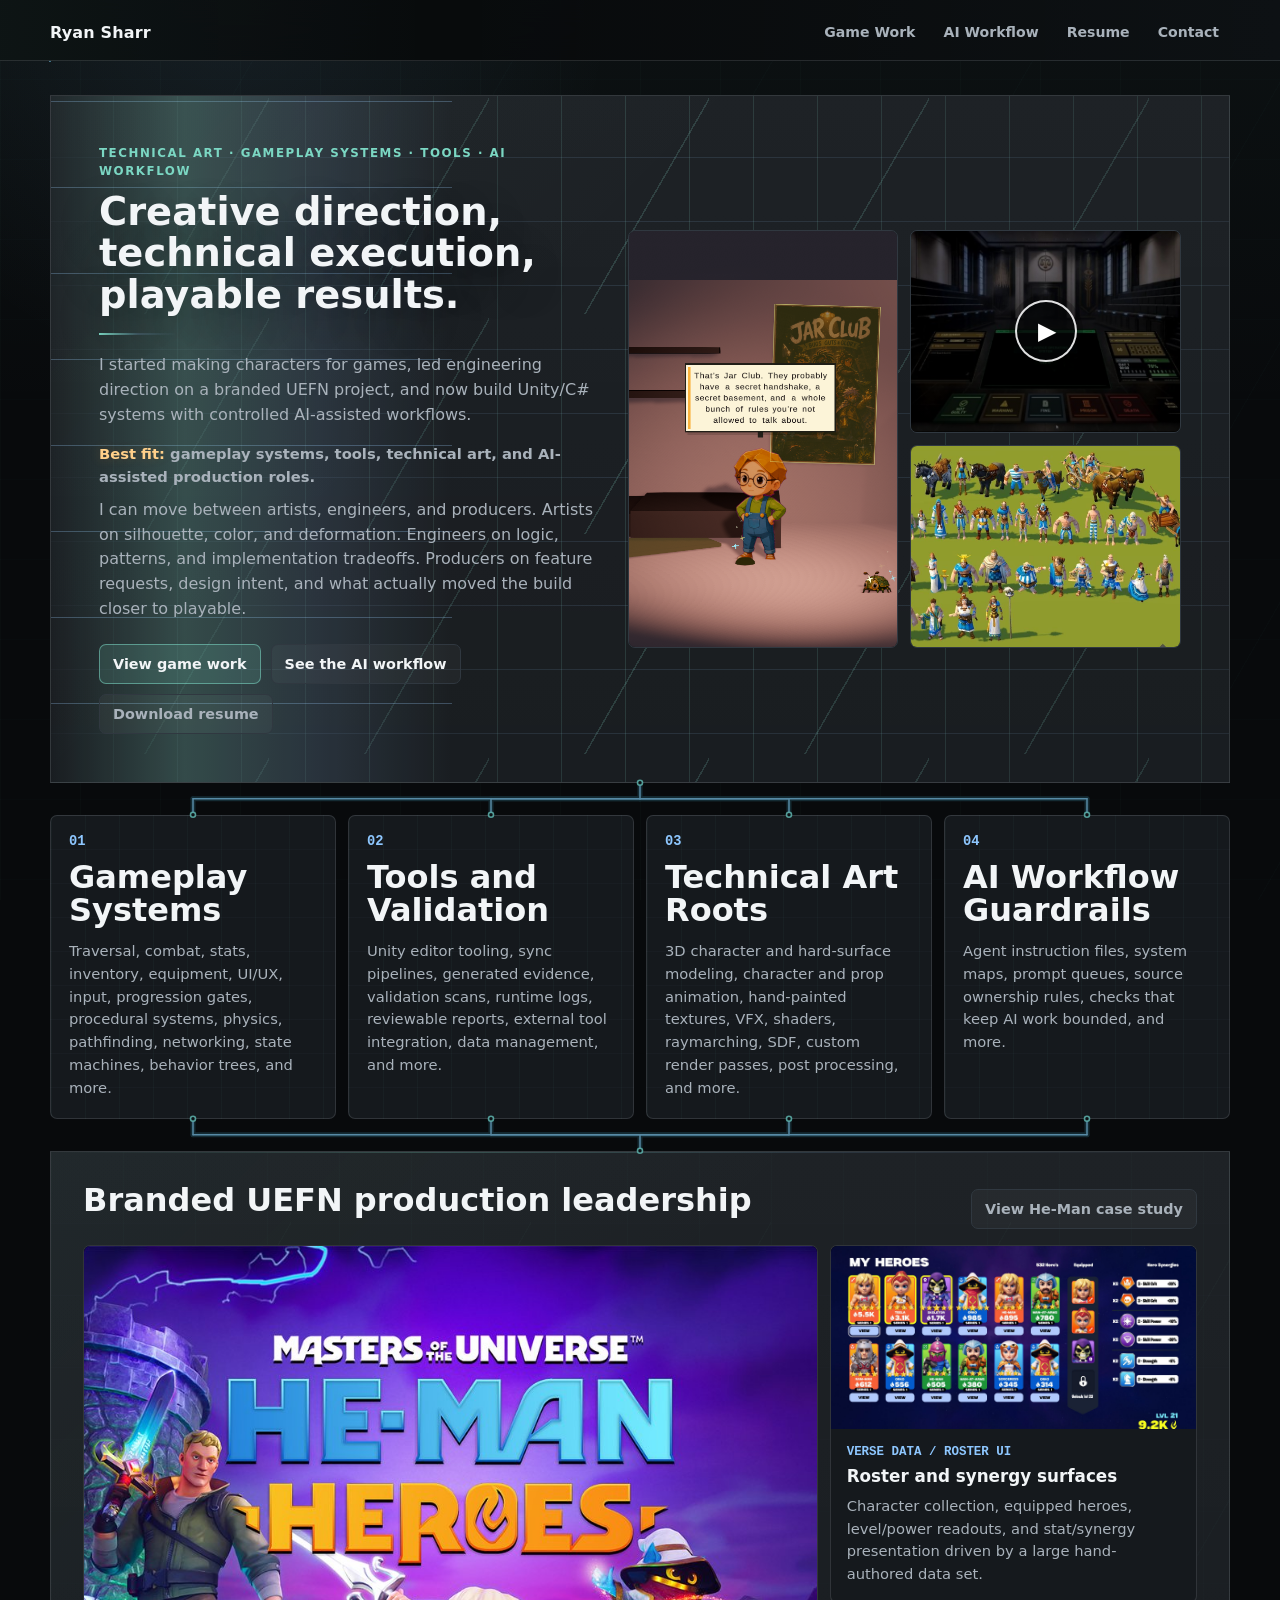
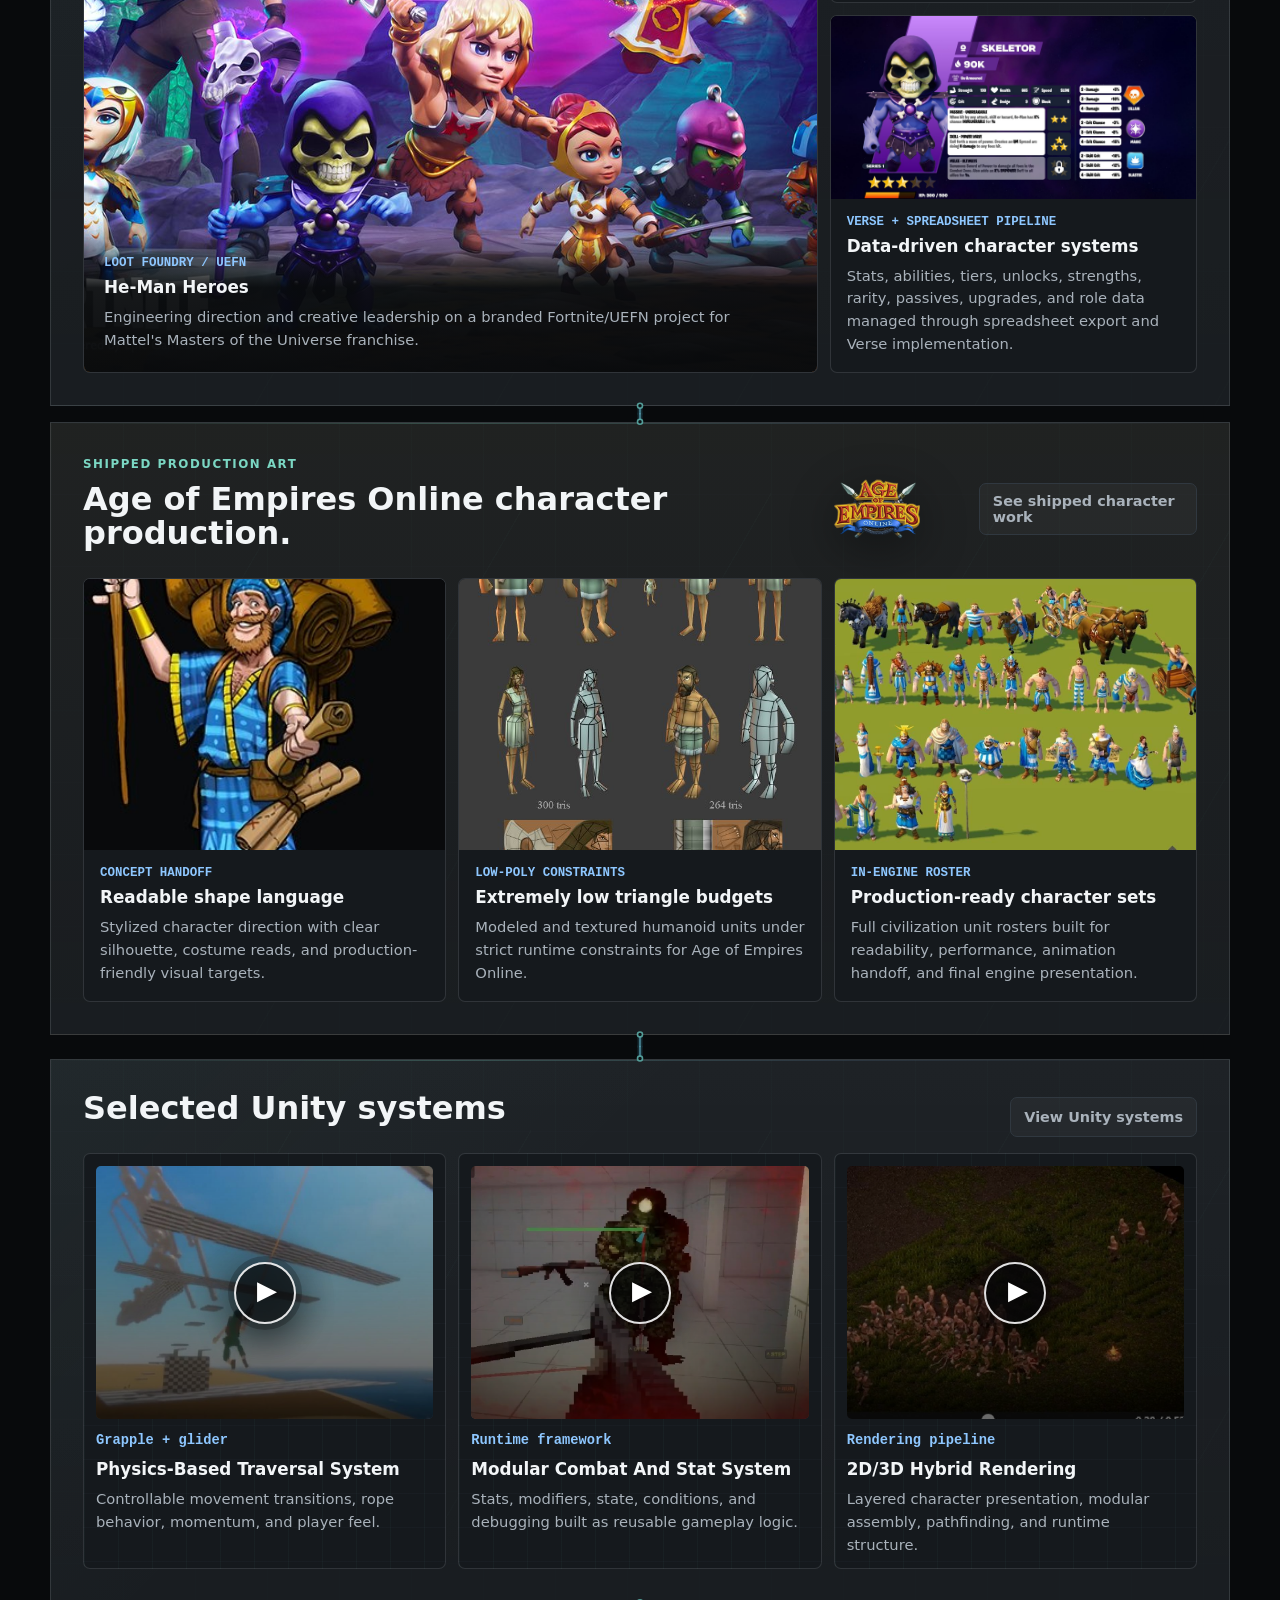
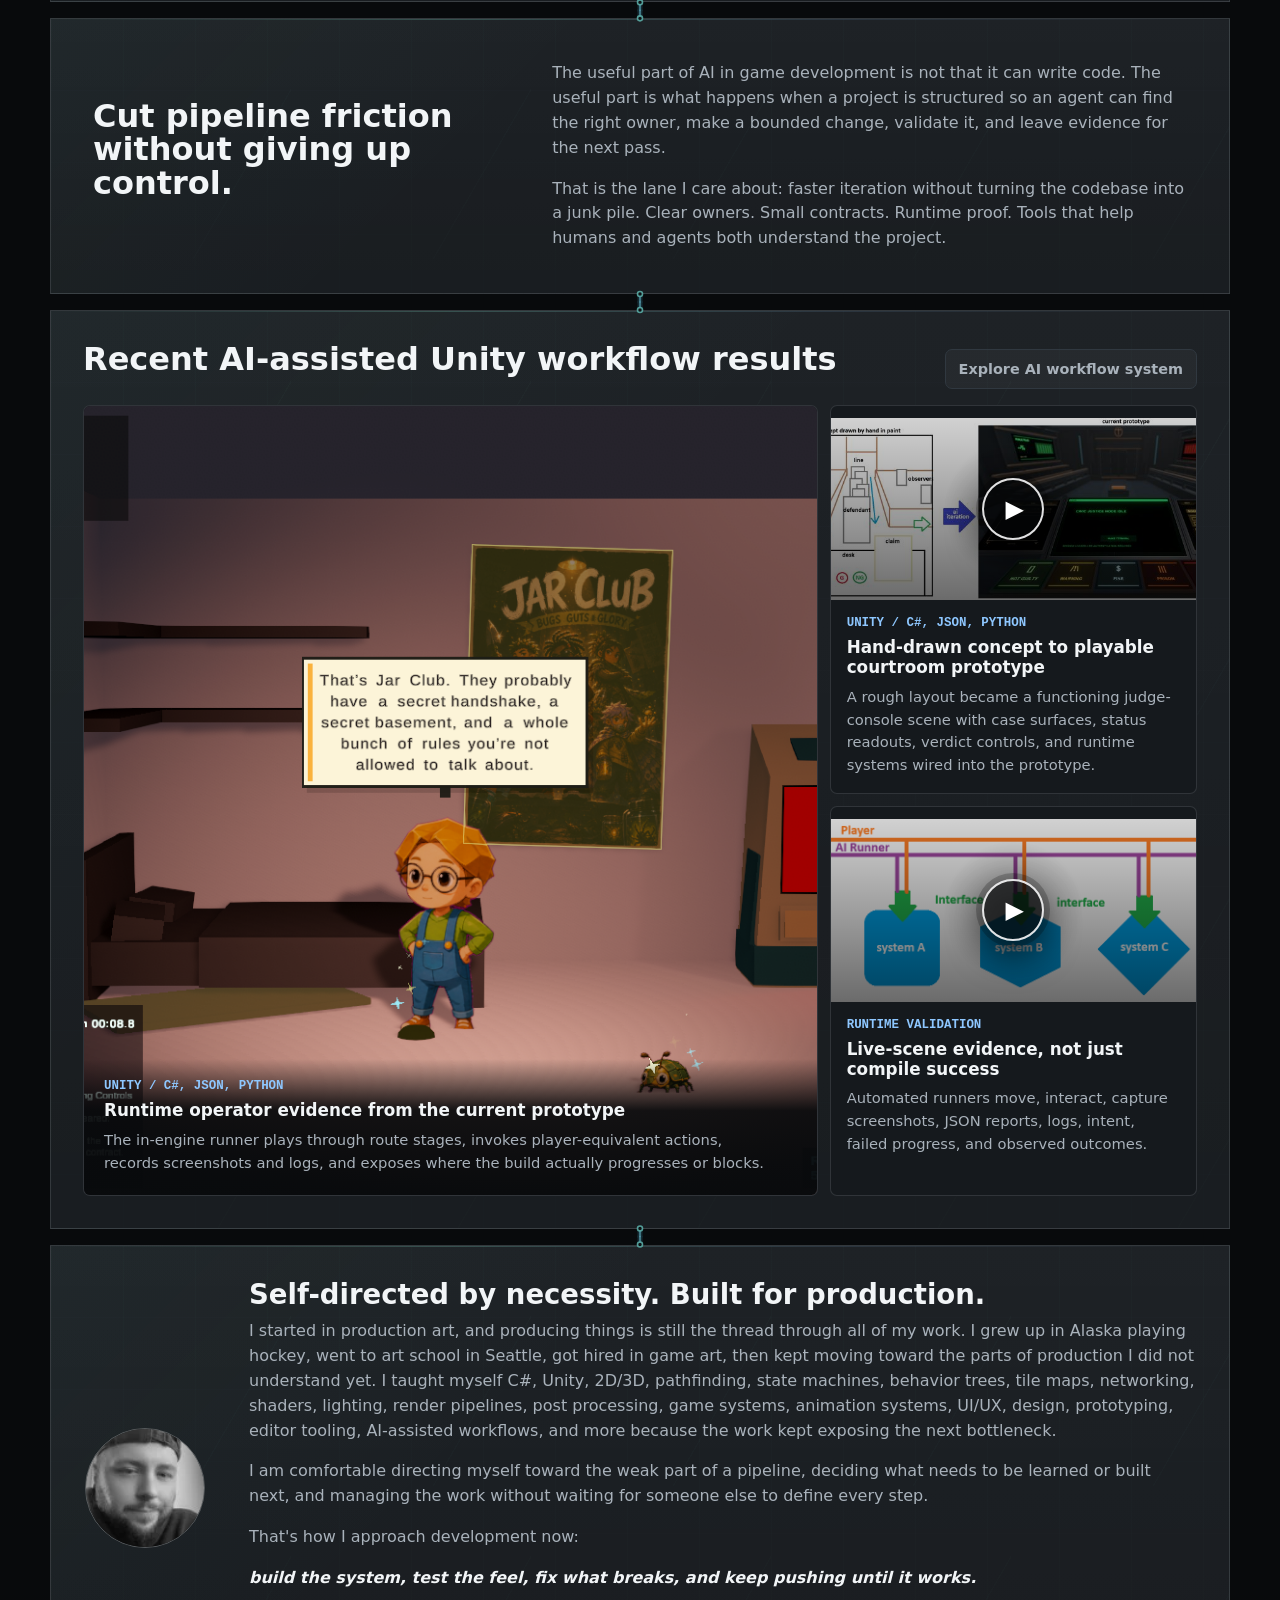
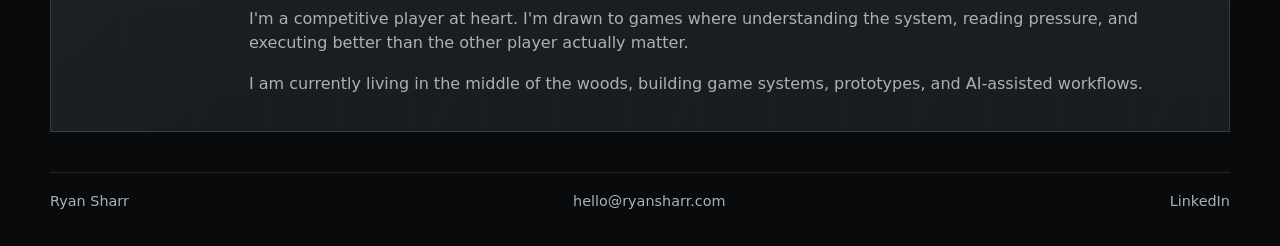
==== commit 01405342: "Add files via upload" ====
--- a/index.html
+++ b/index.html
@@ -41,8 +41,8 @@
         </div>
       </div>
       <div class="hero-proof" aria-label="Selected proof">
-        <img class="jar-club-easter-egg is-jar-club-shimmering" src="./assets/runtime-operator-room-route-clean.png" alt="Runtime operator playing the current Unity prototype" data-jar-club-trigger data-no-lightbox title="Jar Club poster">
-        <a class="hero-video-card video-card" href="https://youtu.be/fSTmXx59psc?si=gHRUaE9FCqVIiK0f&t=12" aria-label="Watch courtroom prototype gameplay loop">
+        <img class="jar-club-easter-egg is-jar-club-shimmering" src="./assets/runtime-operator-room-route-clean.png" alt="Runtime operator playing the current Unity prototype" data-jar-club-trigger data-no-lightbox title="Jar Club poster">
+        <a class="hero-video-card video-card" href="https://youtu.be/fSTmXx59psc?si=gHRUaE9FCqVIiK0f&t=12" aria-label="Watch courtroom prototype gameplay loop">
           <img src="./assets/judge-courtroom-prototype.png" alt="Courtroom prototype gameplay loop video thumbnail">
         </a>
         <img src="./assets/aoeo-roster.jpg" alt="Age of Empires Online character roster work">
@@ -107,56 +107,40 @@
       </div>
     </section>
 
-    <section class="split-section">
-      <div>
-        <h2>Cut pipeline friction without giving up control.</h2>
-      </div>
-      <div class="prose">
-        <p>
-          The useful part of AI in game development is not that it can write code. The useful part is what happens when a project
-          is structured so an agent can find the right owner, make a bounded change, validate it, and leave evidence for the next pass.
-        </p>
-        <p>
-          That is the lane I care about: faster iteration without turning the codebase into a junk pile. Clear owners. Small contracts.
-          Runtime proof. Tools that help humans and agents both understand the project.
-        </p>
-      </div>
-    </section>
-
-    <section class="media-proof current-proof" aria-labelledby="latest-proof-title">
-      <div class="section-title">
+    <section class="media-proof aoeo-section" aria-labelledby="art-proof-title">
+      <div class="section-title with-brand">
         <div>
-          <h2 id="latest-proof-title">Recent AI-assisted Unity workflow results</h2>
-        </div>
-        <a class="button quiet" href="./ai-systems.html">Explore AI workflow system</a>
-      </div>
-      <div class="media-grid">
-        <article class="media-card wide">
-          <img src="./assets/runtime-operator-room-route-clean.png" alt="Runtime operator route evidence with runner log overlay">
-          <div>
-            <span>Unity / C#, JSON, Python</span>
-            <h3>Runtime operator evidence from the current prototype</h3>
-            <p>The in-engine runner plays through route stages, invokes player-equivalent actions, records screenshots and logs, and exposes where the build actually progresses or blocks.</p>
-          </div>
-        </article>
-        <article class="media-card">
-          <a class="video-card" href="https://youtu.be/fSTmXx59psc?si=gHRUaE9FCqVIiK0f&t=12" aria-label="Watch hand-drawn concept to playable courtroom prototype">
-            <img src="./assets/judge-concept-to-prototype.png" alt="Hand-drawn Judge courtroom concept compared to current Unity prototype">
-          </a>
-          <div>
-            <span>Unity / C#, JSON, Python</span>
-            <h3>Hand-drawn concept to playable courtroom prototype</h3>
-            <p>A rough layout became a functioning judge-console scene with case surfaces, status readouts, verdict controls, and runtime systems wired into the prototype.</p>
-          </div>
-        </article>
-        <article class="media-card">
-          <a class="video-card" href="https://www.youtube.com/watch?v=Be6fmAvuETA" aria-label="Watch AI-assisted Unity runtime validation demo">
-            <img src="assets/ai-runtime-runner-thumbnail.png" alt="AI-assisted Unity runtime validation runner diagram">
-          </a>
-          <div>
-            <span>Runtime validation</span>
-            <h3>Live-scene evidence, not just compile success</h3>
-            <p>Automated runners move, interact, capture screenshots, JSON reports, logs, intent, failed progress, and observed outcomes.</p>
+          <p class="eyebrow">Shipped production art</p>
+          <h2 id="art-proof-title">Age of Empires Online character production.</h2>
+        </div>
+        <div class="section-title__actions">
+          <img class="brand-logo aoeo-logo" src="./assets/aoeo-logo.png" alt="Age of Empires Online">
+          <a class="button quiet" href="./unity.html#age-of-empires">See shipped character work</a>
+        </div>
+      </div>
+      <div class="media-grid art-grid">
+        <article class="media-card">
+          <img class="image-focus-top" src="./assets/aoeo-concept-character.jpg" alt="Age of Empires Online concept character">
+          <div>
+            <span>Concept handoff</span>
+            <h3>Readable shape language</h3>
+            <p>Stylized character direction with clear silhouette, costume reads, and production-friendly visual targets.</p>
+          </div>
+        </article>
+        <article class="media-card">
+          <img src="./assets/aoeo-low-poly-topology.jpg" alt="Low-poly character topology and texture layouts">
+          <div>
+            <span>Low-poly constraints</span>
+            <h3>Extremely low triangle budgets</h3>
+            <p>Modeled and textured humanoid units under strict runtime constraints for Age of Empires Online.</p>
+          </div>
+        </article>
+        <article class="media-card">
+          <img src="./assets/aoeo-roster.jpg" alt="Age of Empires Online in-engine character roster">
+          <div>
+            <span>In-engine roster</span>
+            <h3>Production-ready character sets</h3>
+            <p>Full civilization unit rosters built for readability, performance, animation handoff, and final engine presentation.</p>
           </div>
         </article>
       </div>
@@ -193,68 +177,86 @@
           <p>Layered character presentation, modular assembly, pathfinding, and runtime structure.</p>
         </a>
       </div>
-    </section>
-
-    <section class="media-proof aoeo-section" aria-labelledby="art-proof-title">
-      <div class="section-title with-brand">
+    </section>
+
+    <section class="split-section">
+      <div>
+        <h2>Cut pipeline friction without giving up control.</h2>
+      </div>
+      <div class="prose">
+        <p>
+          The useful part of AI in game development is not that it can write code. The useful part is what happens when a project
+          is structured so an agent can find the right owner, make a bounded change, validate it, and leave evidence for the next pass.
+        </p>
+        <p>
+          That is the lane I care about: faster iteration without turning the codebase into a junk pile. Clear owners. Small contracts.
+          Runtime proof. Tools that help humans and agents both understand the project.
+        </p>
+      </div>
+    </section>
+
+    <section class="media-proof current-proof" aria-labelledby="latest-proof-title">
+      <div class="section-title">
         <div>
-          <p class="eyebrow">Shipped production art</p>
-          <h2 id="art-proof-title">Age of Empires Online character production.</h2>
-        </div>
-        <div class="section-title__actions">
-          <img class="brand-logo aoeo-logo" src="./assets/aoeo-logo.png" alt="Age of Empires Online">
-          <a class="button quiet" href="./unity.html#age-of-empires">See shipped character work</a>
-        </div>
-      </div>
-      <div class="media-grid art-grid">
-        <article class="media-card">
-          <img class="image-focus-top" src="./assets/aoeo-concept-character.jpg" alt="Age of Empires Online concept character">
-          <div>
-            <span>Concept handoff</span>
-            <h3>Readable shape language</h3>
-            <p>Stylized character direction with clear silhouette, costume reads, and production-friendly visual targets.</p>
-          </div>
-        </article>
-        <article class="media-card">
-          <img src="./assets/aoeo-low-poly-topology.jpg" alt="Low-poly character topology and texture layouts">
-          <div>
-            <span>Low-poly constraints</span>
-            <h3>Extremely low triangle budgets</h3>
-            <p>Modeled and textured humanoid units under strict runtime constraints for Age of Empires Online.</p>
-          </div>
-        </article>
-        <article class="media-card">
-          <img src="./assets/aoeo-roster.jpg" alt="Age of Empires Online in-engine character roster">
-          <div>
-            <span>In-engine roster</span>
-            <h3>Production-ready character sets</h3>
-            <p>Full civilization unit rosters built for readability, performance, animation handoff, and final engine presentation.</p>
-          </div>
-        </article>
-      </div>
-    </section>
+          <h2 id="latest-proof-title">Recent AI-assisted Unity workflow results</h2>
+        </div>
+        <a class="button quiet" href="./ai-systems.html">Explore AI workflow system</a>
+      </div>
+      <div class="media-grid">
+        <article class="media-card wide">
+          <img src="./assets/runtime-operator-room-route-clean.png" alt="Runtime operator route evidence with runner log overlay">
+          <div>
+            <span>Unity / C#, JSON, Python</span>
+            <h3>Runtime operator evidence from the current prototype</h3>
+            <p>The in-engine runner plays through route stages, invokes player-equivalent actions, records screenshots and logs, and exposes where the build actually progresses or blocks.</p>
+          </div>
+        </article>
+        <article class="media-card">
+          <a class="video-card" href="https://youtu.be/fSTmXx59psc?si=gHRUaE9FCqVIiK0f&t=12" aria-label="Watch hand-drawn concept to playable courtroom prototype">
+            <img src="./assets/judge-concept-to-prototype.png" alt="Hand-drawn Judge courtroom concept compared to current Unity prototype">
+          </a>
+          <div>
+            <span>Unity / C#, JSON, Python</span>
+            <h3>Hand-drawn concept to playable courtroom prototype</h3>
+            <p>A rough layout became a functioning judge-console scene with case surfaces, status readouts, verdict controls, and runtime systems wired into the prototype.</p>
+          </div>
+        </article>
+        <article class="media-card">
+          <a class="video-card" href="https://www.youtube.com/watch?v=Be6fmAvuETA" aria-label="Watch AI-assisted Unity runtime validation demo">
+            <img src="assets/ai-runtime-runner-thumbnail.png" alt="AI-assisted Unity runtime validation runner diagram">
+          </a>
+          <div>
+            <span>Runtime validation</span>
+            <h3>Live-scene evidence, not just compile success</h3>
+            <p>Automated runners move, interact, capture screenshots, JSON reports, logs, intent, failed progress, and observed outcomes.</p>
+          </div>
+        </article>
+      </div>
+    </section>
+
+
 
     <section class="personal-section" aria-labelledby="personal-title">
       <img src="./assets/face.png" alt="Ryan Sharr portrait">
       <div class="prose">
-        <h2 id="personal-title">Self-directed by necessity. Built for production.</h2>
-        <p>
-I started in production art, and producing things is still the thread through all of my work. I grew up in Alaska playing hockey, went to art school in Seattle, got hired in game art, then kept moving toward the parts of production I did not understand yet. I taught myself C#, Unity, 2D/3D, pathfinding, state machines, behavior trees, tile maps, networking, shaders, lighting, render pipelines, post processing, game systems, animation systems, UI/UX, design, prototyping, editor tooling, AI-assisted workflows, and more because the work kept exposing the next bottleneck.
-        </p>
-        <p>
-          I am comfortable directing myself toward the weak part of a pipeline, deciding what needs to be learned or built next, and managing the work without waiting for someone else to define every step.
-        </p>
-        <p>
-          That's how I approach development now:
-        </p>
+        <h2 id="personal-title">Self-directed by necessity. Built for production.</h2>
+        <p>
+I started in production art, and producing things is still the thread through all of my work. I grew up in Alaska playing hockey, went to art school in Seattle, got hired in game art, then kept moving toward the parts of production I did not understand yet. I taught myself C#, Unity, 2D/3D, pathfinding, state machines, behavior trees, tile maps, networking, shaders, lighting, render pipelines, post processing, game systems, animation systems, UI/UX, design, prototyping, editor tooling, AI-assisted workflows, and more because the work kept exposing the next bottleneck.
+        </p>
+        <p>
+          I am comfortable directing myself toward the weak part of a pipeline, deciding what needs to be learned or built next, and managing the work without waiting for someone else to define every step.
+        </p>
+        <p>
+          That's how I approach development now:
+        </p>
         <p>
           <strong>build the system, test the feel, fix what breaks, and keep pushing until it works.</strong>
         </p>
         <p>
-          I'm a competitive player at heart. I'm drawn to games where understanding the system, reading pressure, and executing better
-          than the other player actually matter.
-        </p>
-        <p>
+          I'm a competitive player at heart. I'm drawn to games where understanding the system, reading pressure, and executing better
+          than the other player actually matter.
+        </p>
+        <p>
           I am currently living in the middle of the woods, building game systems, prototypes, and AI-assisted workflows.
         </p>
       </div>
